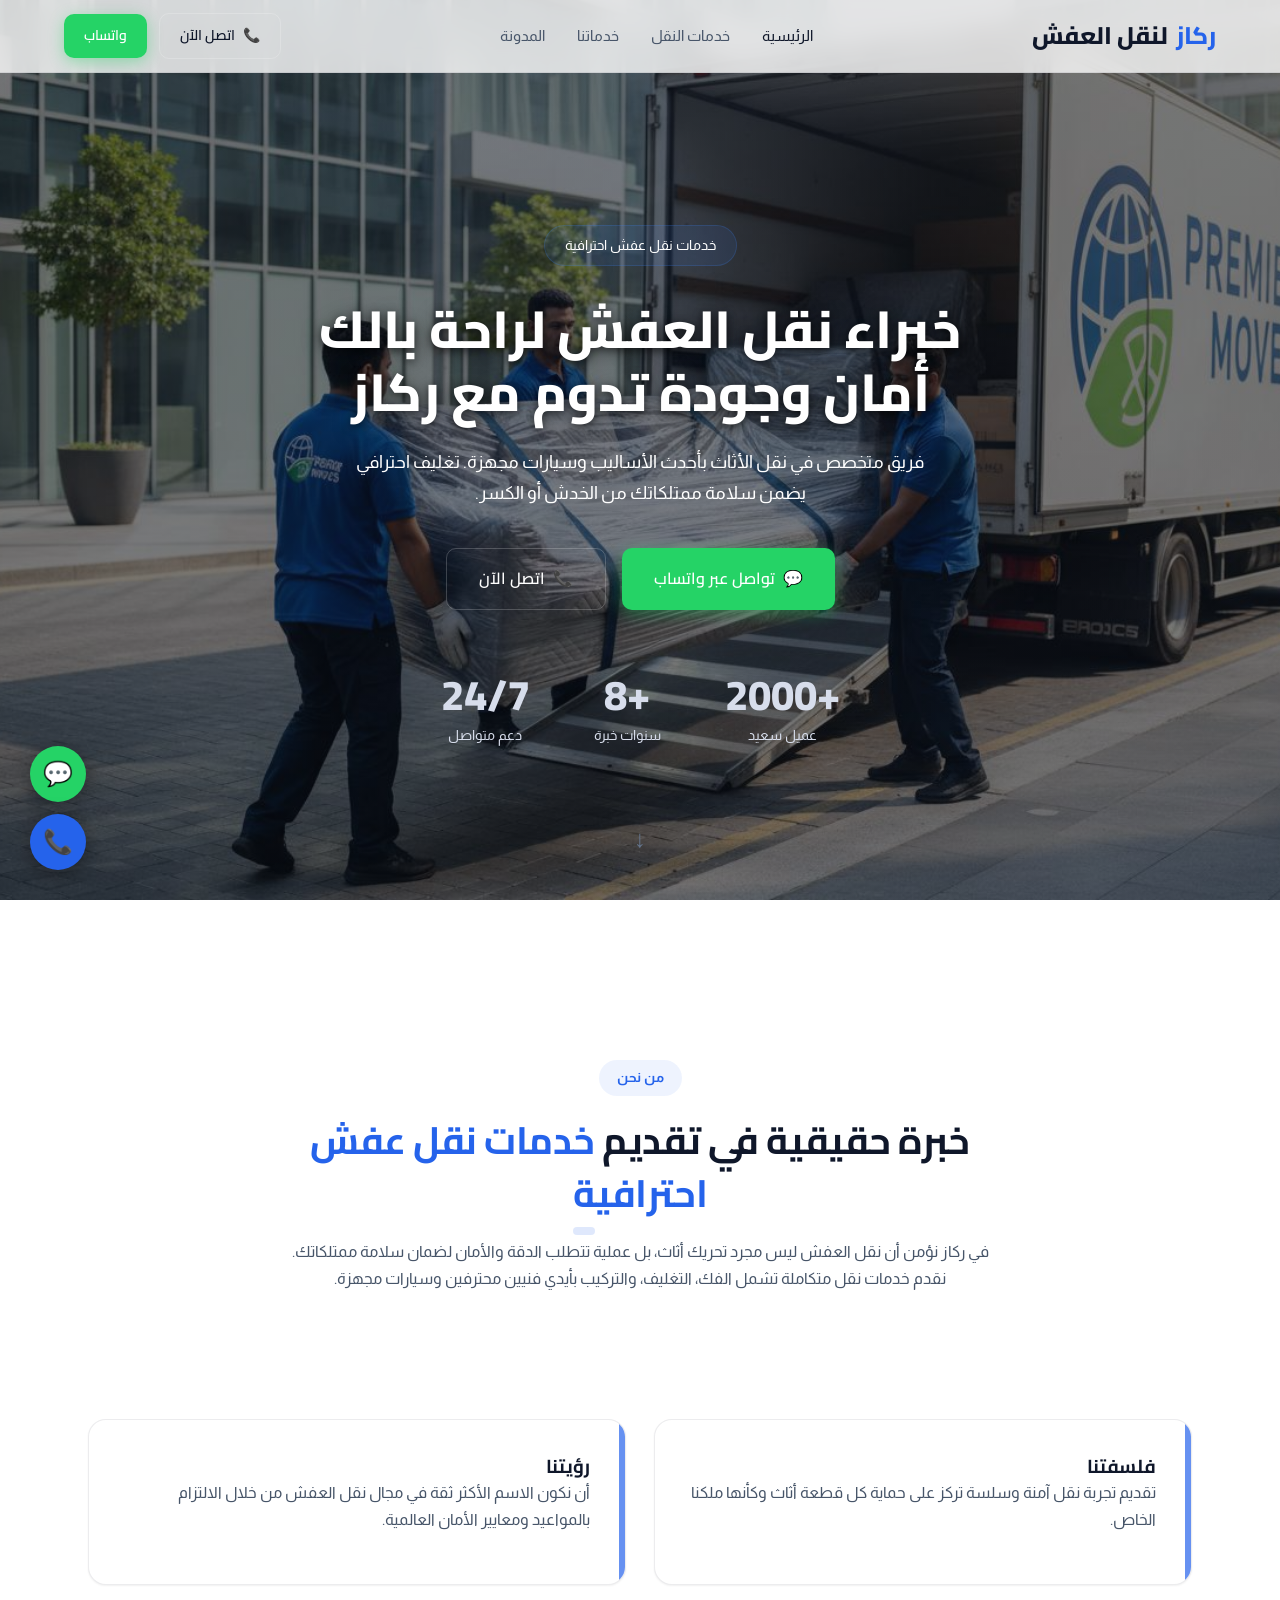
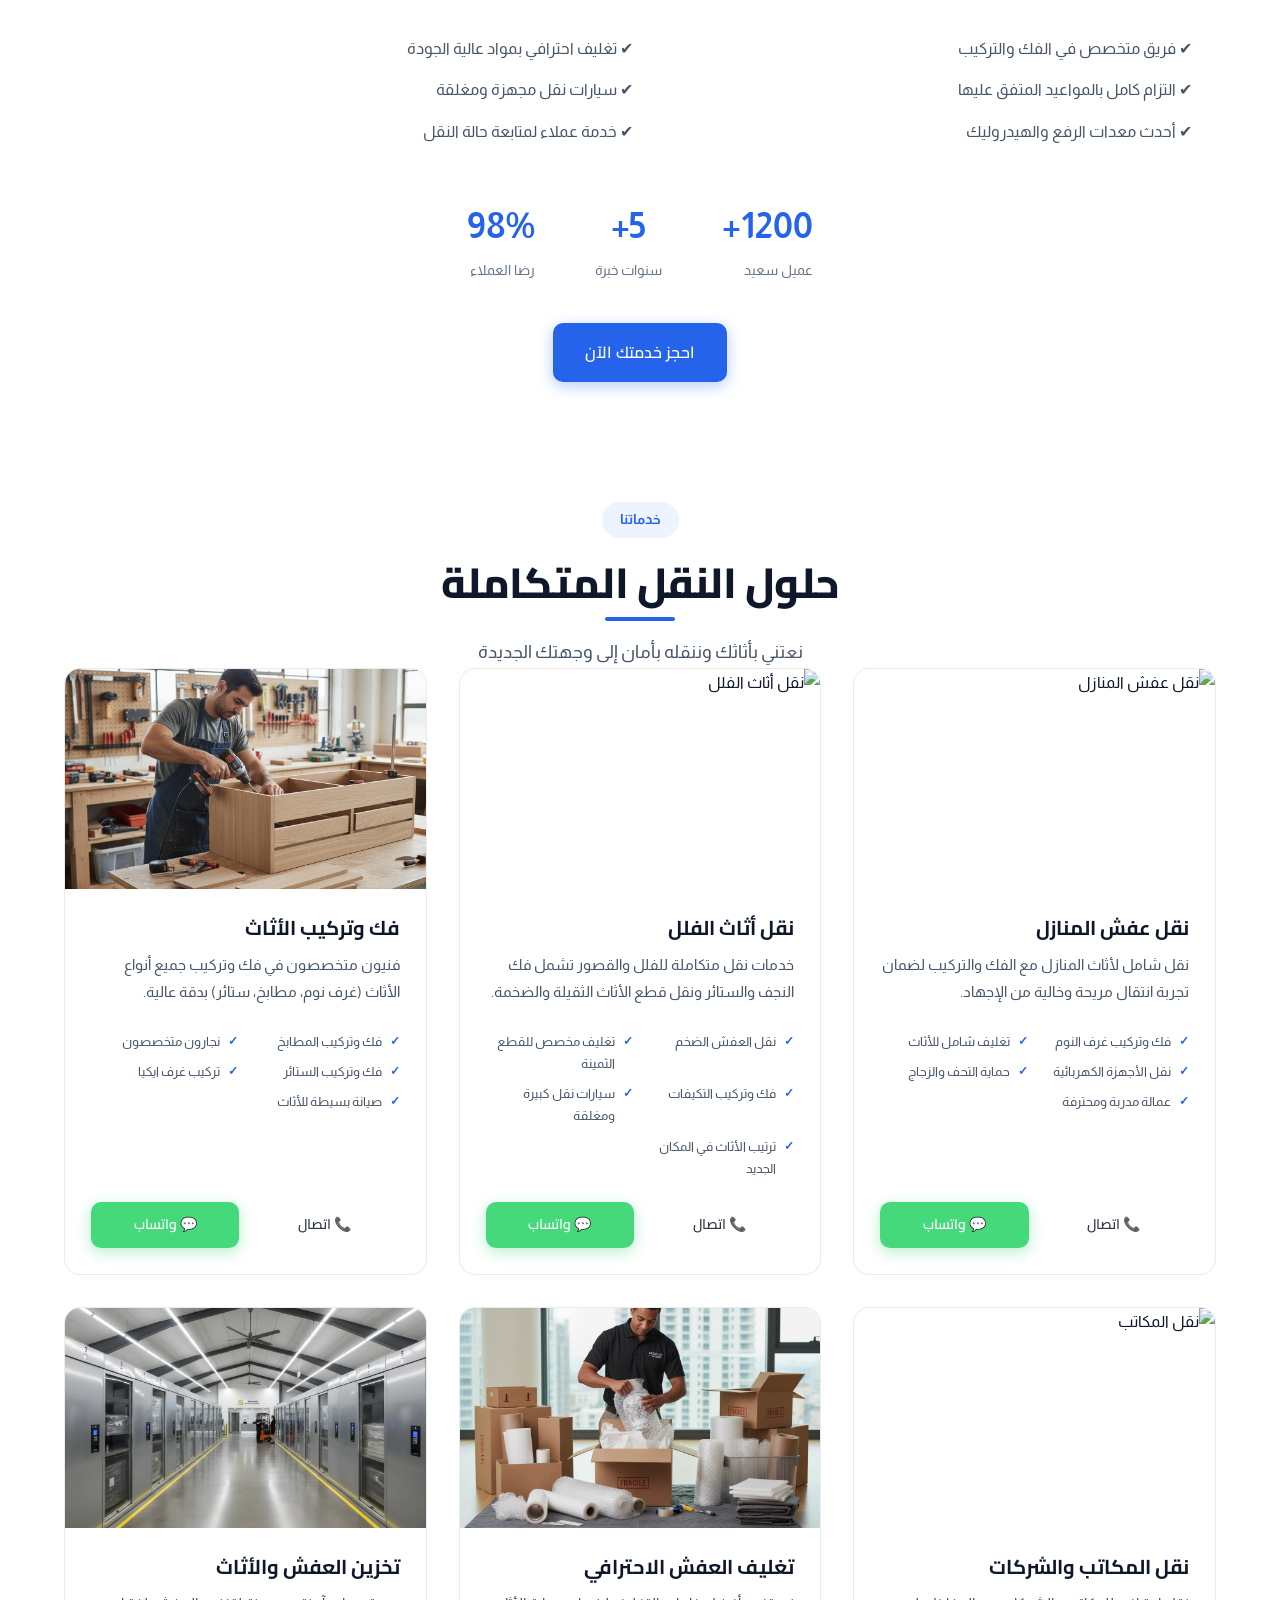
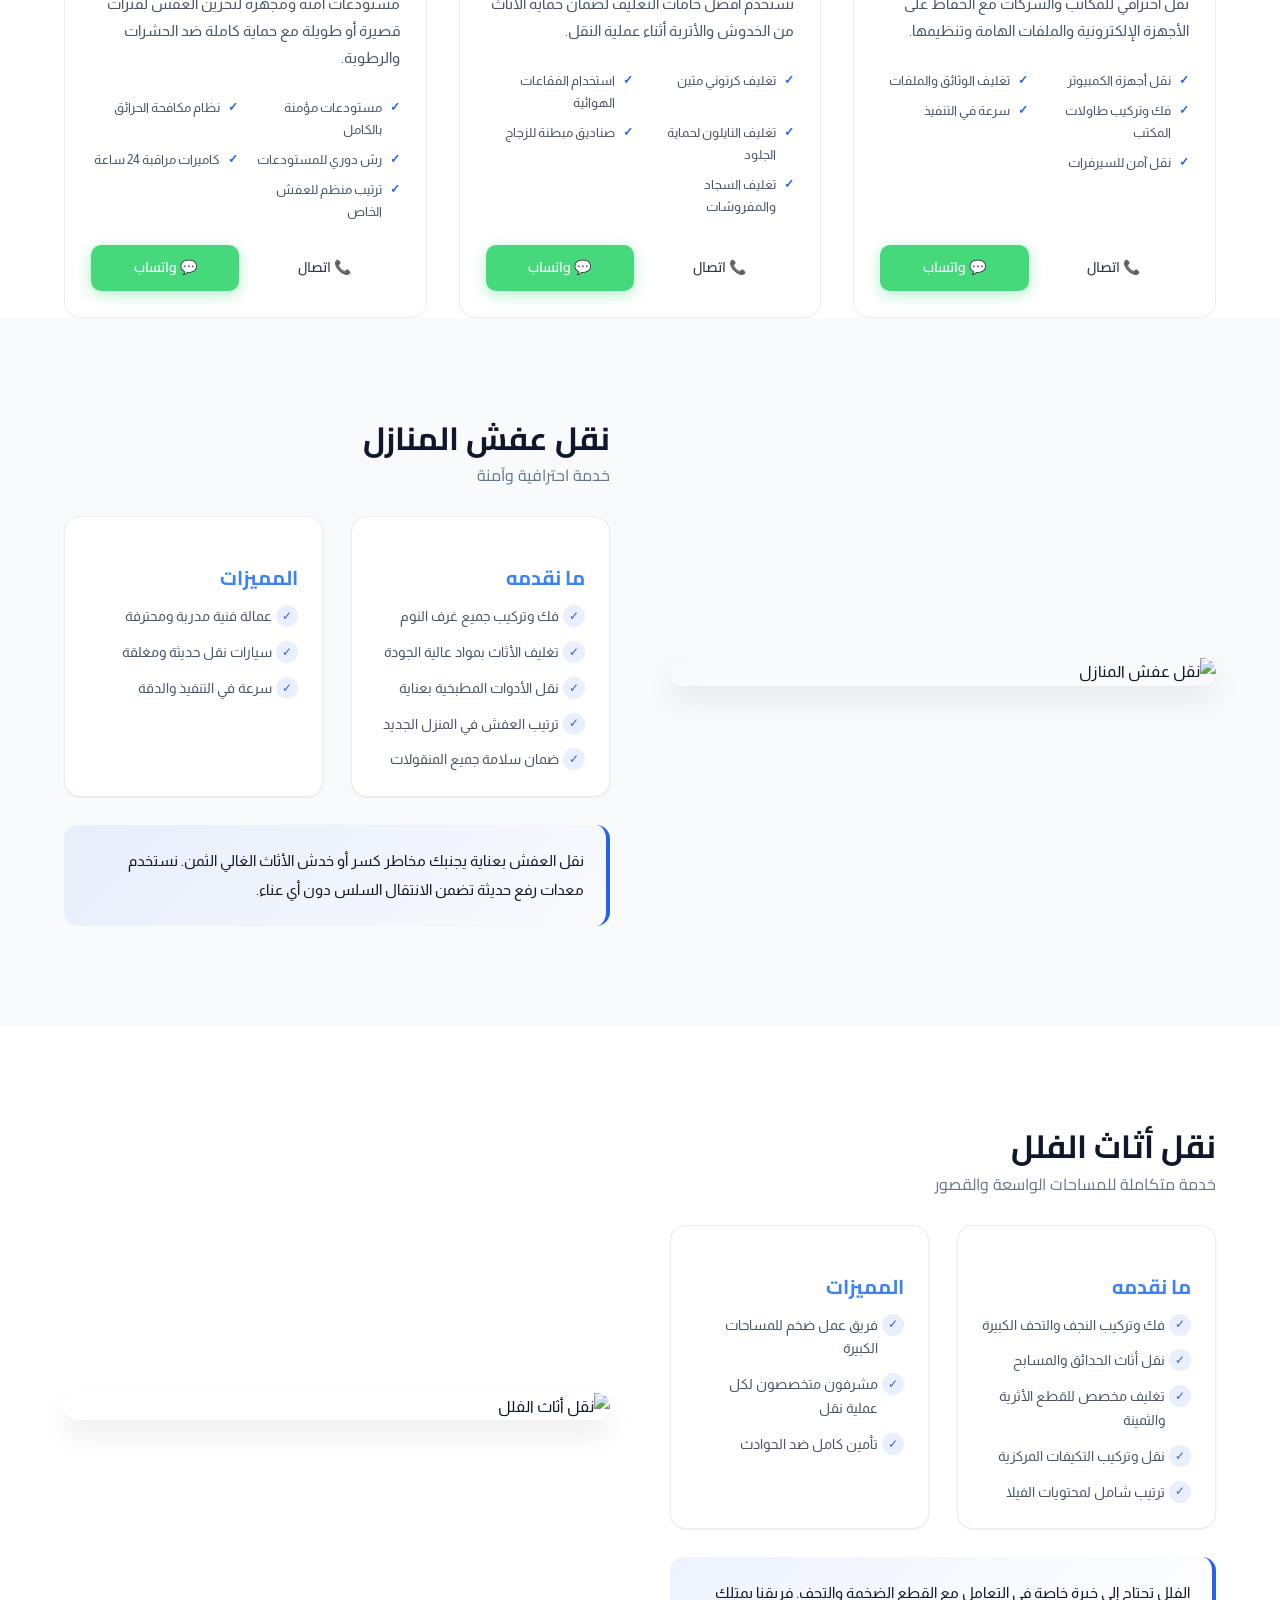
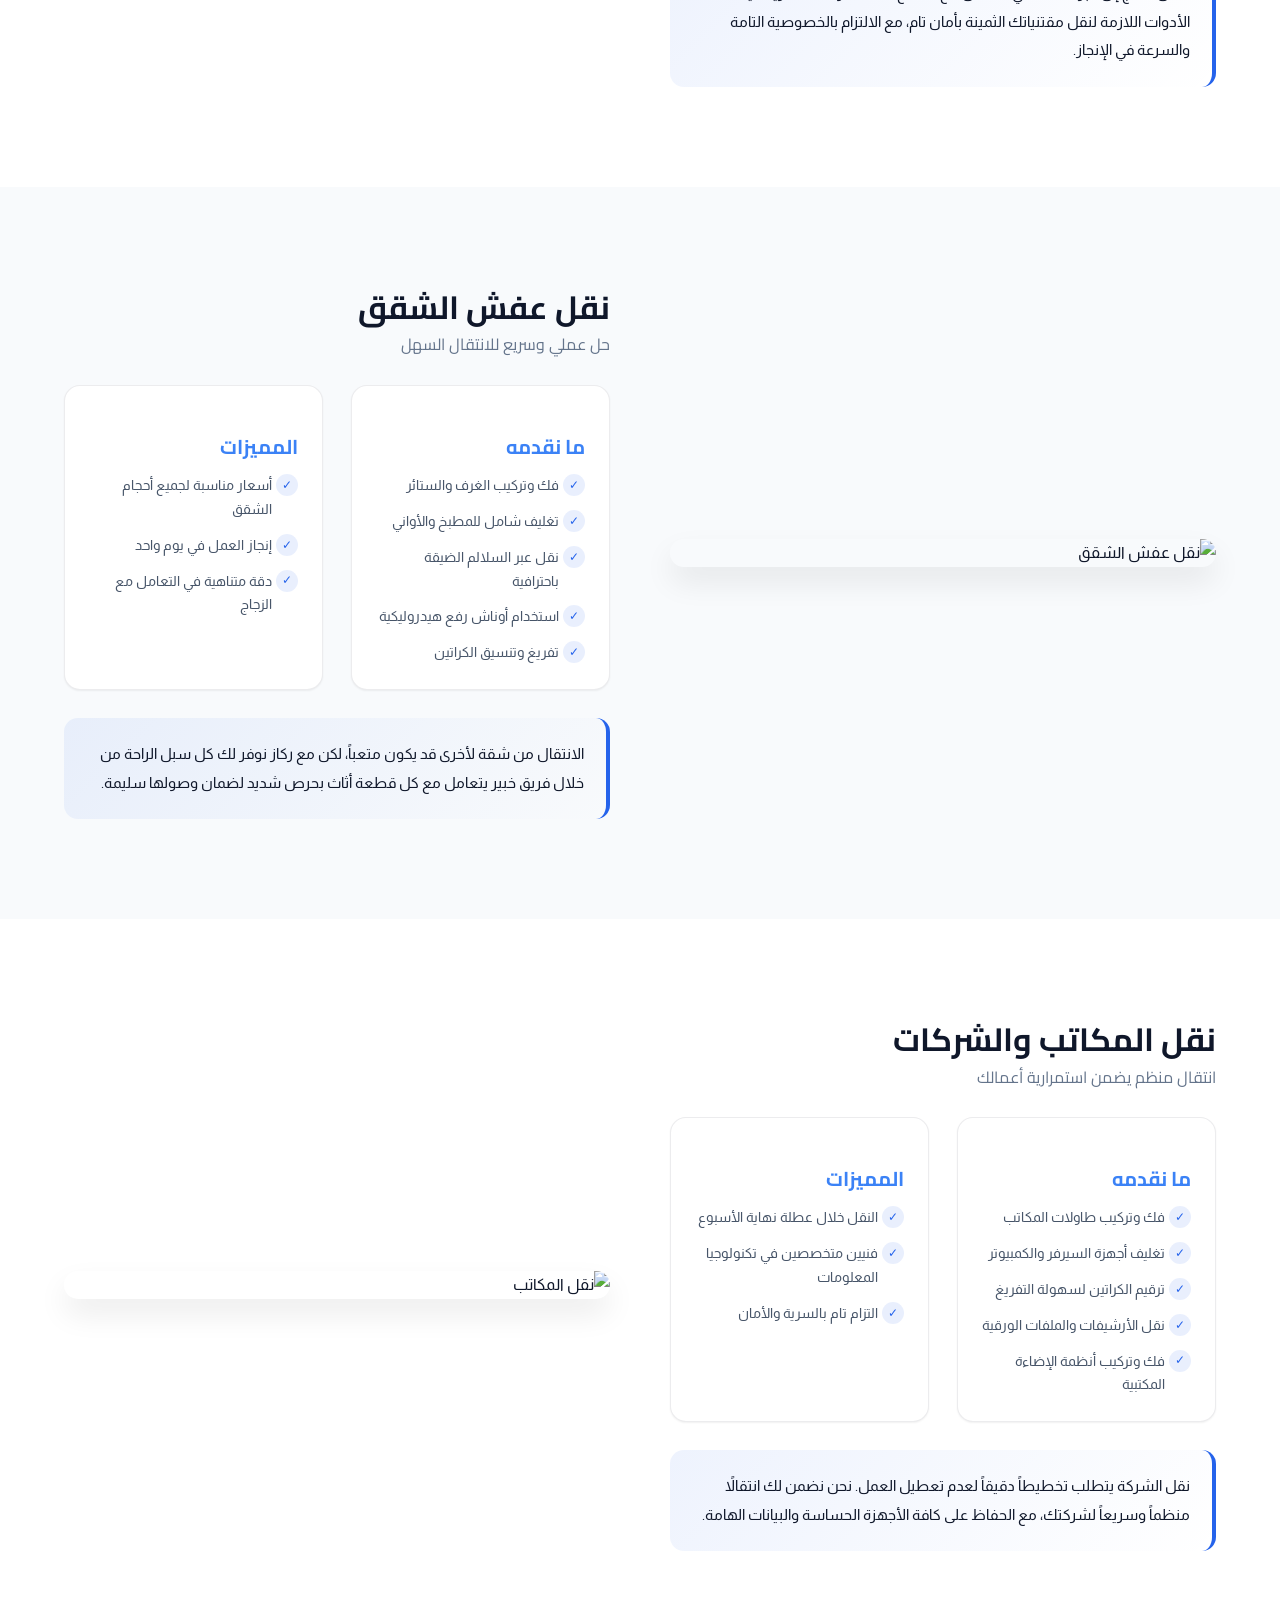
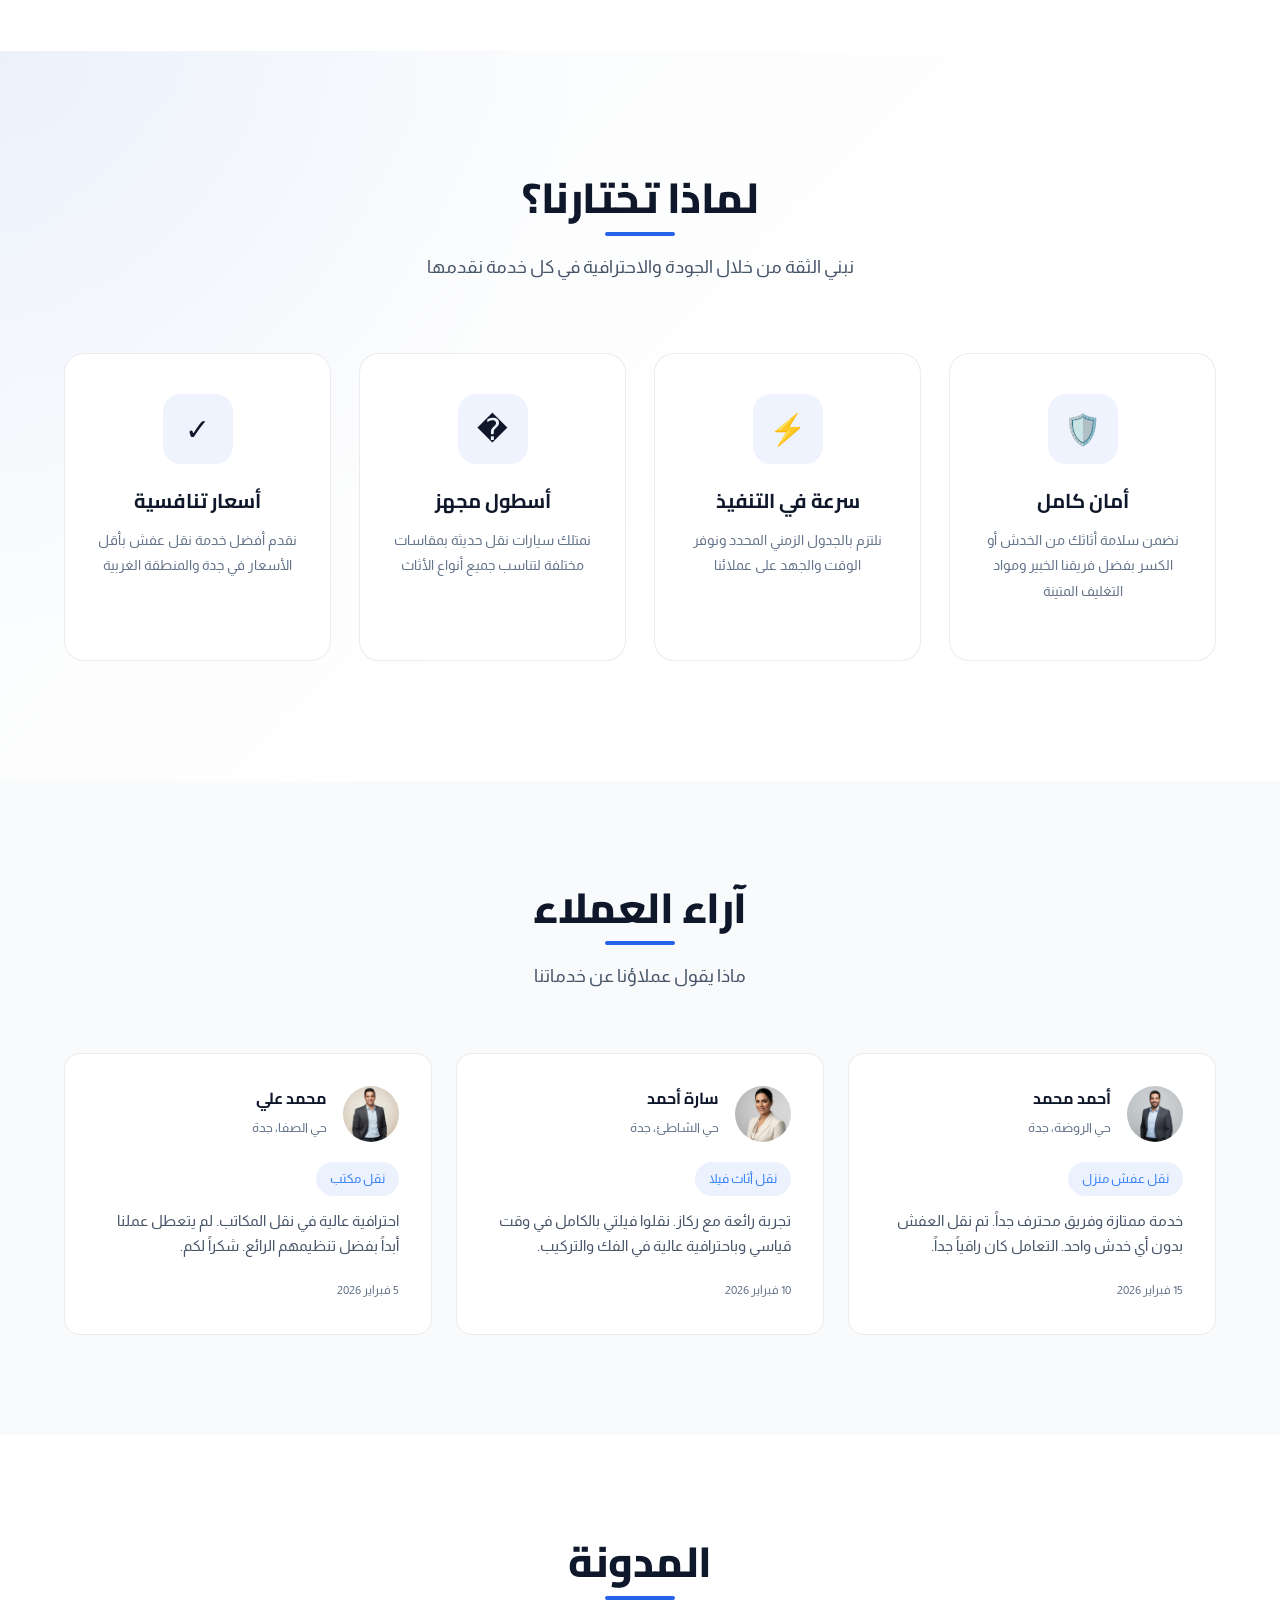
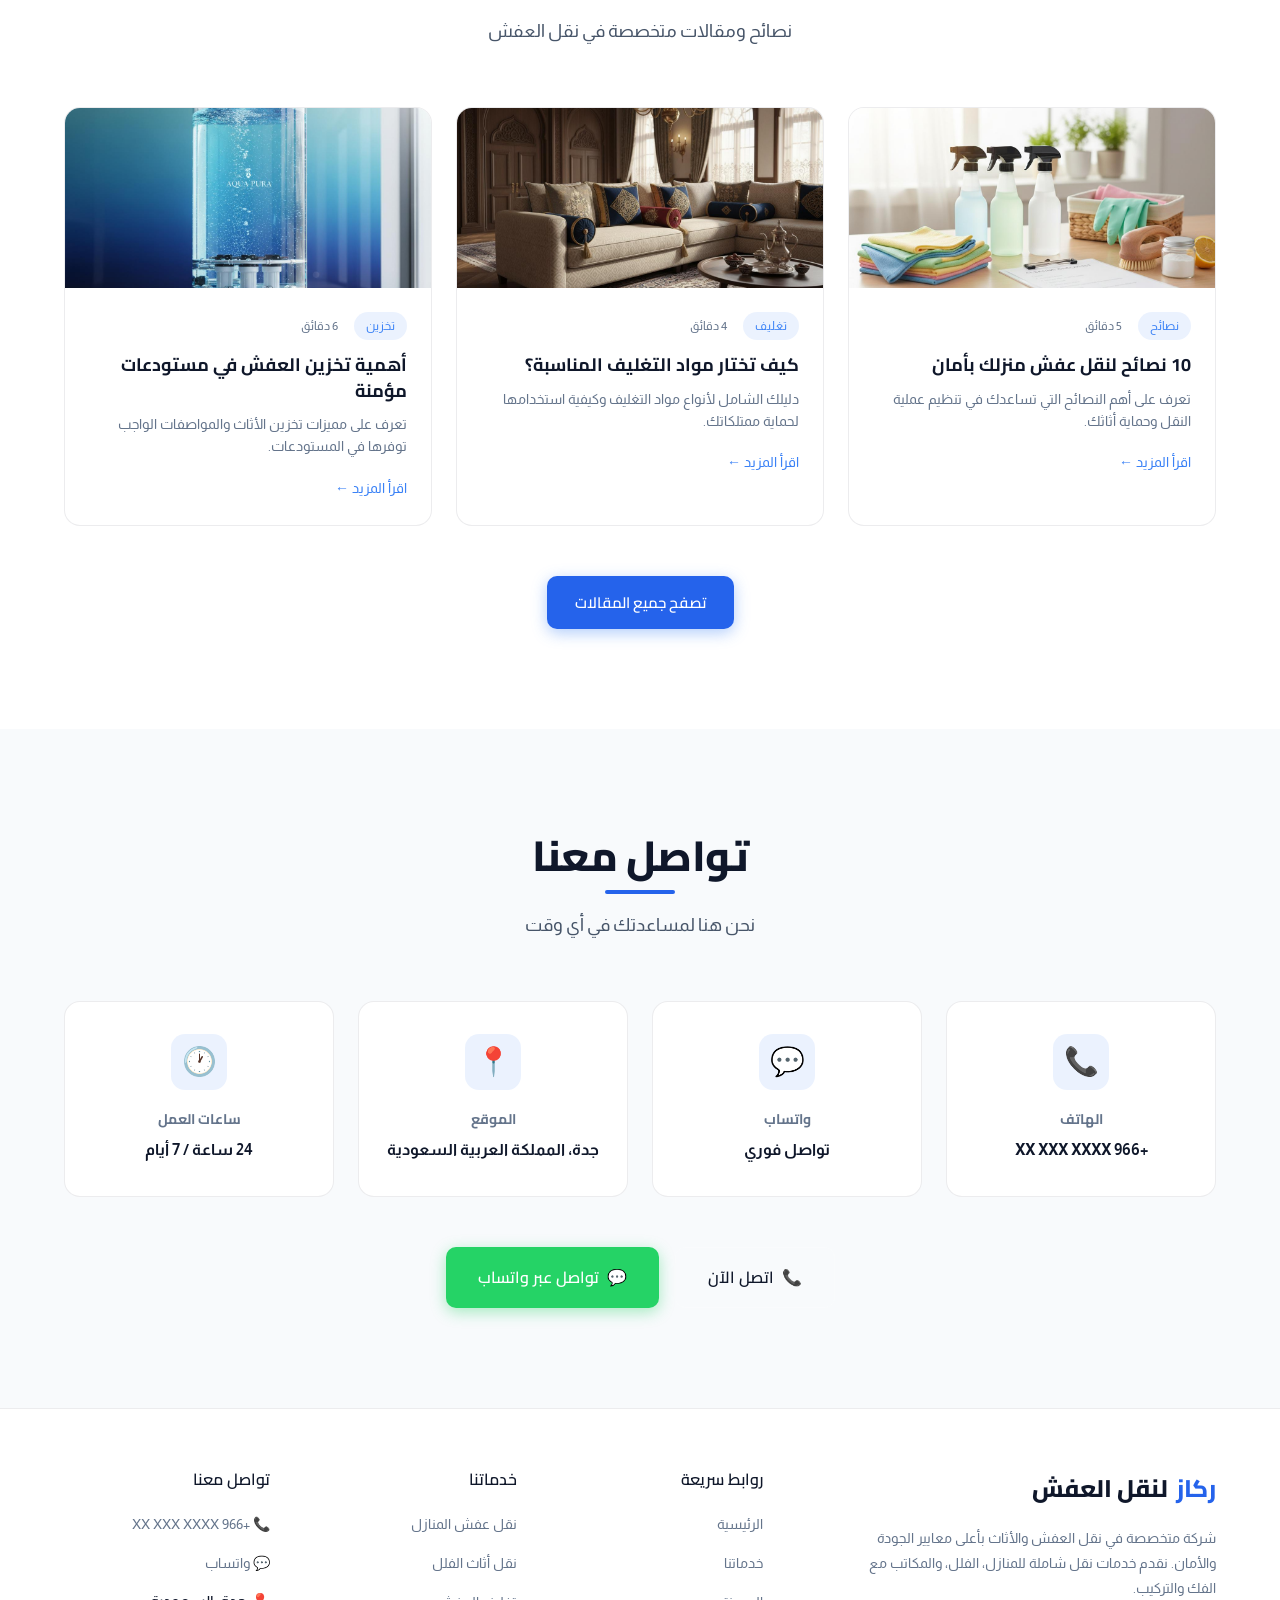
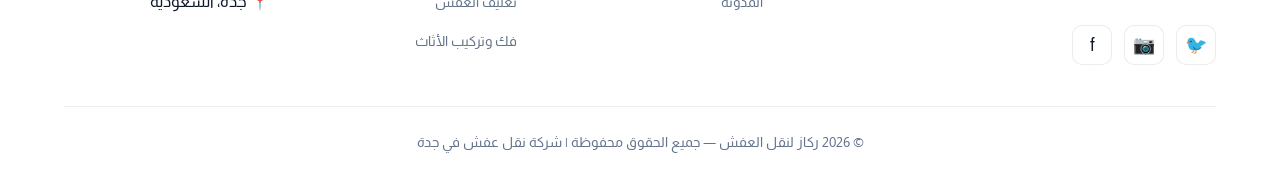
==== index.html @ 2d454f8f "تعديل -1" ====
<!DOCTYPE html>
<html lang="ar" dir="rtl">

<head>
  <meta charset="UTF-8">
  <meta name="viewport" content="width=device-width, initial-scale=1.0">
  <meta name="description"
    content="ركاز لنقل العفش - شركة نقل عفش احترافية في جدة. نقدم خدمات نقل الأثاث، تغليف العفش، فك وتركيب، ونقل المكاتب والفلل. اتصل بنا الآن للحصول على أفضل خدمة.">
  <meta name="keywords"
    content="نقل عفش، شركة نقل أثاث، تغليف عفش، فك وتركيب أثاث، نقل مكاتب، نقل عفش بجدة، شركة ركاز">
  <meta name="author" content="ركاز لنقل العفش">
  <meta name="robots" content="index, follow">

  <!-- Open Graph -->
  <meta property="og:title" content="ركاز لنقل العفش | شركة نقل أثاث احترافية في جدة">
  <meta property="og:description" content="نقل عفش احترافي للمنازل، الفلل، والمكاتب. فريق متخصص في الفك والتركيب والتغليف بأسعار تنافسية.">
  <meta property="og:type" content="website">
  <meta property="og:url" content="https://rakaz-moving.com">

  <title>ركاز لنقل العفش | شركة نقل أثاث احترافية في جدة</title>

  <!-- Fonts -->
  <link rel="preconnect" href="https://fonts.googleapis.com">
  <link rel="preconnect" href="https://fonts.gstatic.com" crossorigin>
  <link
    href="https://fonts.googleapis.com/css2?family=Cairo:wght@400;500;600;700;800&family=Almarai:wght@300;400;700;800&display=swap"
    rel="stylesheet">

  <!-- Styles -->
  <link rel="stylesheet" href="assets/css/style.css">

  <!-- Favicon -->
  <link rel="icon" type="image/png" href="assets/images/favicon.png">
</head>

<body>
  <!-- Navbar -->
  <header class="navbar">
    <div class="container navbar__container">
      <a href="index.html" class="navbar__logo">
        <span>ركاز</span> لنقل العفش
      </a>

      <nav class="navbar__menu">
        <a href="index.html" class="navbar__link active">الرئيسية</a>
        <a href="#moving-services" class="navbar__link">خدمات النقل</a>
        <a href="services.html" class="navbar__link">خدماتنا</a>
        <a href="blog/index.html" class="navbar__link">المدونة</a>
      </nav>

      <div class="navbar__cta">
        <a href="tel:966XXXXXXXXX" class="btn btn--secondary" style="padding: 10px 20px; font-size: 14px;">
          <span>📞</span>
          اتصل الآن
        </a>
        <a href="https://wa.me/966XXXXXXXXX?text=مرحبا%20أريد%20الاستفسار%20عن%20خدمات%20نقل%20العفش"
          class="btn btn--whatsapp" style="padding: 10px 20px; font-size: 14px;" target="_blank" rel="noopener">
          واتساب
        </a>
      </div>

      <button class="navbar__toggle" aria-label="قائمة التنقل">
        <span></span>
        <span></span>
        <span></span>
      </button>
    </div>
  </header>

  <main>
    <!-- Hero Section -->
    <section class="hero" id="home">
      <div class="hero__content">
        <div class="hero__badge">
          خدمات نقل عفش احترافية
        </div>
        <h1 class="hero__title">
          خبراء نقل العفش لراحة بالك<br>
          أمان وجودة تدوم مع ركاز
        </h1>
        <p class="hero__description">
          فريق متخصص في نقل الأثاث بأحدث الأساليب وسيارات مجهزة. تغليف احترافي يضمن سلامة ممتلكاتك من الخدش أو الكسر.
        </p>
        <div class="hero__buttons">
          <a href="https://wa.me/966XXXXXXXXX?text=مرحبا%20أريد%20الاستفسار%20عن%20خدمات%20نقل%20العفش"
            class="btn btn--whatsapp btn--large" target="_blank" rel="noopener">
            <span>💬</span>
            تواصل عبر واتساب
          </a>
          <a href="tel:966XXXXXXXXX" class="btn btn--secondary hero-btn btn--large">
            <span>📞</span>
            اتصل الآن
          </a>
        </div>

        <div class="hero__stats">
          <div class="hero__stat">
            <div class="hero__stat-number">+2000</div>
            <div class="hero__stat-label">عميل سعيد</div>
          </div>
          <div class="hero__stat">
            <div class="hero__stat-number">+8</div>
            <div class="hero__stat-label">سنوات خبرة</div>
          </div>
          <div class="hero__stat">
            <div class="hero__stat-number">24/7</div>
            <div class="hero__stat-label">دعم متواصل</div>
          </div>
        </div>
      </div>

      <div class="hero__scroll">
        <span>↓</span>
      </div>
    </section>
    <section class="about" id="about">
      <div class="container about__container">

        <!-- Image -->

        <!-- Content -->
        <section class="about-rich" id="about">

          <div class="container">

            <!-- Header -->
            <div class="about-rich__header">
              <span class="about-rich__badge">من نحن</span>

              <h2 class="about-rich__title">
                خبرة حقيقية في تقديم
                <span class="highlight">خدمات نقل عفش احترافية</span>
              </h2>

              <p class="about-rich__description">
                في ركاز نؤمن أن نقل العفش ليس مجرد تحريك أثاث،
                بل عملية تتطلب الدقة والأمان لضمان سلامة ممتلكاتك.
                نقدم خدمات نقل متكاملة تشمل الفك، التغليف، والتركيب
                بأيدي فنيين محترفين وسيارات مجهزة.
              </p>
            </div>

            <!-- Philosophy -->
            <div class="about-rich__cards">

              <div class="about-box">
                <h3>فلسفتنا</h3>
                <p>
                  تقديم تجربة نقل آمنة وسلسة تركز على حماية كل
                  قطعة أثاث وكأنها ملكنا الخاص.
                </p>
              </div>

              <div class="about-box">
                <h3>رؤيتنا</h3>
                <p>
                  أن نكون الاسم الأكثر ثقة في مجال نقل العفش
                  من خلال الالتزام بالمواعيد ومعايير الأمان العالمية.
                </p>
              </div>

            </div>

            <!-- Features -->
            <ul class="about-rich__features">
              <li>✔ فريق متخصص في الفك والتركيب</li>
              <li>✔ تغليف احترافي بمواد عالية الجودة</li>
              <li>✔ التزام كامل بالمواعيد المتفق عليها</li>
              <li>✔ سيارات نقل مجهزة ومغلقة</li>
              <li>✔ أحدث معدات الرفع والهيدروليك</li>
              <li>✔ خدمة عملاء لمتابعة حالة النقل</li>
            </ul>

            <!-- Stats -->
            <div class="about-rich__stats">
              <div><strong>1200+</strong><span>عميل سعيد</span></div>
              <div><strong>5+</strong><span>سنوات خبرة</span></div>
              <div><strong>98%</strong><span>رضا العملاء</span></div>
            </div>

            <!-- CTA -->
            <div class="about-rich__cta">
              <a href="#contact" class="btn btn--primary  btn--large">
                احجز خدمتك الآن
              </a>
            </div>

          </div>
        </section>

      </div>
    </section>
    <!-- Moving Services Section -->
    <section class="services-grid" id="moving-services">
      <div class="container">
        <div class="services-grid__header">
          <span class="section-badge">خدماتنا</span>

          <h2 class="section-title">حلول النقل المتكاملة</h2>

          <p class="section-subtitle">
            نعتني بأثاثك وننقله بأمان إلى وجهتك الجديدة
          </p>
        </div>

        <div class="services-grid__container">

          <!-- نقل عفش المنازل -->
          <article class="service-grid-card animate-on-scroll">
            <div class="service-grid-card__image">
              <img src="assets/images/service-moving-homes.jpg" alt="نقل عفش المنازل" loading="lazy">
            </div>

            <div class="service-grid-card__content">
              <h3 class="service-grid-card__title">نقل عفش المنازل</h3>

              <p class="service-grid-card__description">
                نقل شامل لأثاث المنازل مع الفك والتركيب لضمان تجربة انتقال مريحة وخالية من الإجهاد.
              </p>

              <ul class="service-grid-card__list">
                <li>فك وتركيب غرف النوم</li>
                <li>تغليف شامل للأثاث</li>
                <li>نقل الأجهزة الكهربائية</li>
                <li>حماية التحف والزجاج</li>
                <li>عمالة مدربة ومحترفة</li>
              </ul>

              <div class="service-grid-card__actions">
                <a href="tel:966XXXXXXXXX" class="btn btn--secondary">📞 اتصال</a>
                <a href="https://wa.me/966XXXXXXXXX" class="btn btn--whatsapp" target="_blank">💬 واتساب</a>
              </div>
            </div>
          </article>

          <!-- نقل الفلل -->
          <article class="service-grid-card animate-on-scroll">
            <div class="service-grid-card__image">
              <img src="assets/images/service-moving-villas.jpg" alt="نقل أثاث الفلل" loading="lazy">
            </div>

            <div class="service-grid-card__content">
              <h3 class="service-grid-card__title">نقل أثاث الفلل</h3>

              <p class="service-grid-card__description">
                خدمات نقل متكاملة للفلل والقصور تشمل فك النجف والستائر ونقل قطع الأثاث الثقيلة والضخمة.
              </p>

              <ul class="service-grid-card__list">
                <li>نقل العفش الضخم</li>
                <li>تغليف مخصص للقطع الثمينة</li>
                <li>فك وتركيب التكيفات</li>
                <li>سيارات نقل كبيرة ومغلقة</li>
                <li>ترتيب الأثاث في المكان الجديد</li>
              </ul>

              <div class="service-grid-card__actions">
                <a href="tel:966XXXXXXXXX" class="btn btn--secondary">📞 اتصال</a>
                <a href="https://wa.me/966XXXXXXXXX" class="btn btn--whatsapp" target="_blank">💬 واتساب</a>
              </div>
            </div>
          </article>

          <!-- فك وتركيب الأثاث -->
          <article class="service-grid-card animate-on-scroll">
            <div class="service-grid-card__image">
              <img src="assets/images/service-assembly.jpg" alt="فك وتركيب الأثاث" loading="lazy">
            </div>

            <div class="service-grid-card__content">
              <h3 class="service-grid-card__title">فك وتركيب الأثاث</h3>

              <p class="service-grid-card__description">
                فنيون متخصصون في فك وتركيب جميع أنواع الأثاث (غرف نوم، مطابخ، ستائر) بدقة عالية.
              </p>

              <ul class="service-grid-card__list">
                <li>فك وتركيب المطابخ</li>
                <li>نجارون متخصصون</li>
                <li>فك وتركيب الستائر</li>
                <li>تركيب غرف ايكيا</li>
                <li>صيانة بسيطة للأثاث</li>
              </ul>

              <div class="service-grid-card__actions">
                <a href="tel:966XXXXXXXXX" class="btn btn--secondary">📞 اتصال</a>
                <a href="https://wa.me/966XXXXXXXXX" class="btn btn--whatsapp" target="_blank">💬 واتساب</a>
              </div>
            </div>
          </article>

          <!-- نقل المكاتب والشركات -->
          <article class="service-grid-card animate-on-scroll">
            <div class="service-grid-card__image">
              <img src="assets/images/service-moving-offices.jpg" alt="نقل المكاتب" loading="lazy">
            </div>

            <div class="service-grid-card__content">
              <h3 class="service-grid-card__title">نقل المكاتب والشركات</h3>

              <p class="service-grid-card__description">
                نقل احترافي للمكاتب والشركات مع الحفاظ على الأجهزة الإلكترونية والملفات الهامة وتنظيمها.
              </p>

              <ul class="service-grid-card__list">
                <li>نقل أجهزة الكمبيوتر</li>
                <li>تغليف الوثائق والملفات</li>
                <li>فك وتركيب طاولات المكتب</li>
                <li>سرعة في التنفيذ</li>
                <li>نقل آمن للسيرفرات</li>
              </ul>

              <div class="service-grid-card__actions">
                <a href="tel:966XXXXXXXXX" class="btn btn--secondary">📞 اتصال</a>
                <a href="https://wa.me/966XXXXXXXXX" class="btn btn--whatsapp" target="_blank">💬 واتساب</a>
              </div>
            </div>
          </article>

          <!-- تغليف العفش -->
          <article class="service-grid-card animate-on-scroll">
            <div class="service-grid-card__image">
              <img src="assets/images/service-packing.jpg" alt="تغليف العفش" loading="lazy">
            </div>

            <div class="service-grid-card__content">
              <h3 class="service-grid-card__title">تغليف العفش الاحترافي</h3>

              <p class="service-grid-card__description">
                نستخدم أفضل خامات التغليف لضمان حماية الأثاث من الخدوش والأتربة أثناء عملية النقل.
              </p>

              <ul class="service-grid-card__list">
                <li>تغليف كرتوني متين</li>
                <li>استخدام الفقاعات الهوائية</li>
                <li>تغليف النايلون لحماية الجلود</li>
                <li>صناديق مبطنة للزجاج</li>
                <li>تغليف السجاد والمفروشات</li>
              </ul>

              <div class="service-grid-card__actions">
                <a href="tel:966XXXXXXXXX" class="btn btn--secondary">📞 اتصال</a>
                <a href="https://wa.me/966XXXXXXXXX" class="btn btn--whatsapp" target="_blank">💬 واتساب</a>
              </div>
            </div>
          </article>

          <!-- تخزين العفش -->
          <article class="service-grid-card animate-on-scroll">
            <div class="service-grid-card__image">
              <img src="assets/images/service-storage.jpg" alt="تخزين العفش" loading="lazy">
            </div>

            <div class="service-grid-card__content">
              <h3 class="service-grid-card__title">تخزين العفش والأثاث</h3>

              <p class="service-grid-card__description">
                مستودعات آمنة ومجهزة لتخزين العفش لفترات قصيرة أو طويلة مع حماية كاملة ضد الحشرات والرطوبة.
              </p>

              <ul class="service-grid-card__list">
                <li>مستودعات مؤمنة بالكامل</li>
                <li>نظام مكافحة الحرائق</li>
                <li>رش دوري للمستودعات</li>
                <li>كاميرات مراقبة 24 ساعة</li>
                <li>ترتيب منظم للعفش الخاص</li>
              </ul>

              <div class="service-grid-card__actions">
                <a href="tel:966XXXXXXXXX" class="btn btn--secondary">📞 اتصال</a>
                <a href="https://wa.me/966XXXXXXXXX" class="btn btn--whatsapp" target="_blank">💬 واتساب</a>
              </div>
            </div>
          </article>

        </div>
      </div>
    </section>

    <!-- Service Detail 1: نقل عفش المنازل -->
    <section class="service-detail-section">
      <div class="container service-detail-section__container">
        <div class="service-detail-section__image">
          <img src="assets/images/detail-moving-homes.jpg" alt="نقل عفش المنازل" loading="lazy">
        </div>
        <div class="service-detail-section__content">

  <h2 class="service-main-title">
    نقل عفش المنازل
    <span>خدمة احترافية وآمنة</span>
  </h2>

  <div class="service-columns">

    <!-- ما نقدمه -->
    <div class="service-block">
      <h3>ما نقدمه</h3>
      <ul class="feature-list">
        <li>فك وتركيب جميع غرف النوم</li>
        <li>تغليف الأثاث بمواد عالية الجودة</li>
        <li>نقل الأدوات المطبخية بعناية</li>
        <li>ترتيب العفش في المنزل الجديد</li>
        <li>ضمان سلامة جميع المنقولات</li>
      </ul>
    </div>

    <!-- المميزات -->
    <div class="service-block">
      <h3>المميزات</h3>
      <ul class="feature-list">
        <li>عمالة فنية مدربة ومحترفة</li>
        <li>سيارات نقل حديثة ومغلقة</li>
        <li>سرعة في التنفيذ والدقة</li>
      </ul>
    </div>

  </div>

  <!-- أهمية الخدمة -->
  <div class="service-highlight">
    نقل العفش بعناية يجنبك مخاطر كسر أو خدش الأثاث الغالي الثمن.
    نستخدم معدات رفع حديثة تضمن الانتقال السلس دون أي عناء.
  </div>

</div>
      </div>
    </section>

    <!-- Service Detail 2: نقل أثاث الفلل -->
    <section class="service-detail-section">
  <div class="container service-detail-section__container">

    <div class="service-detail-section__content">

      <h2 class="service-main-title">
        نقل أثاث الفلل
        <span>خدمة متكاملة للمساحات الواسعة والقصور</span>
      </h2>

      <div class="service-columns">

        <!-- ما نقدمه -->
        <div class="service-block">
          <h3>ما نقدمه</h3>
          <ul class="feature-list">
            <li>فك وتركيب النجف والتحف الكبيرة</li>
            <li>نقل أثاث الحدائق والمسابح</li>
            <li>تغليف مخصص للقطع الأثرية والثمينة</li>
            <li>نقل وتركيب التكيفات المركزية</li>
            <li>ترتيب شامل لمحتويات الفيلا</li>
          </ul>
        </div>

        <!-- المميزات -->
        <div class="service-block">
          <h3>المميزات</h3>
          <ul class="feature-list">
            <li>فريق عمل ضخم للمساحات الكبيرة</li>
            <li>مشرفون متخصصون لكل عملية نقل</li>
            <li>تأمين كامل ضد الحوادث</li>
          </ul>
        </div>

      </div>

      <!-- أهمية الخدمة -->
      <div class="service-highlight">
        الفلل تحتاج إلى خبرة خاصة في التعامل مع القطع الضخمة والتحف.
        فريقنا يمتلك الأدوات اللازمة لنقل مقتنياتك الثمينة بأمان تام،
        مع الالتزام بالخصوصية التامة والسرعة في الإنجاز.
      </div>



    </div>

    <div class="service-detail-section__image">
      <img src="assets/images/detail-moving-villas.jpg" alt="نقل أثاث الفلل" loading="lazy">
    </div>

  </div>
</section>

    <!-- Service Detail 3: نقل عفش الشقق -->
<section class="service-detail-section">
  <div class="container service-detail-section__container">

    <div class="service-detail-section__image">
      <img src="assets/images/detail-moving-apartments.jpg" alt="نقل عفش الشقق" loading="lazy">
    </div>

    <div class="service-detail-section__content">

      <h2 class="service-main-title">
        نقل عفش الشقق
        <span>حل عملي وسريع للانتقال السهل</span>
      </h2>

      <div class="service-columns">

        <!-- ما نقدمه -->
        <div class="service-block">
          <h3>ما نقدمه</h3>
          <ul class="feature-list">
            <li>فك وتركيب الغرف والستائر</li>
            <li>تغليف شامل للمطبخ والأواني</li>
            <li>نقل عبر السلالم الضيقة باحترافية</li>
            <li>استخدام أوناش رفع هيدروليكية</li>
            <li>تفريغ وتنسيق الكراتين</li>
          </ul>
        </div>

        <!-- المميزات -->
        <div class="service-block">
          <h3>المميزات</h3>
          <ul class="feature-list">
            <li>أسعار مناسبة لجميع أحجام الشقق</li>
            <li>إنجاز العمل في يوم واحد</li>
            <li>دقة متناهية في التعامل مع الزجاج</li>
          </ul>
        </div>

      </div>

      <!-- أهمية الخدمة -->
      <div class="service-highlight">
        الانتقال من شقة لأخرى قد يكون متعباً، لكن مع ركاز
        نوفر لك كل سبل الراحة من خلال فريق خبير يتعامل
        مع كل قطعة أثاث بحرص شديد لضمان وصولها سليمة.
      </div>



    </div>

  </div>
</section>

    <!-- Service Detail 4: نقل المكاتب -->
<section class="service-detail-section">
  <div class="container service-detail-section__container">

    <div class="service-detail-section__content">

      <h2 class="service-main-title">
        نقل المكاتب والشركات
        <span>انتقال منظم يضمن استمرارية أعمالك</span>
      </h2>

      <div class="service-columns">

        <!-- ما نقدمه -->
        <div class="service-block">
          <h3>ما نقدمه</h3>
          <ul class="feature-list">
            <li>فك وتركيب طاولات المكاتب</li>
            <li>تغليف أجهزة السيرفر والكمبيوتر</li>
            <li>ترقيم الكراتين لسهولة التفريغ</li>
            <li>نقل الأرشيفات والملفات الورقية</li>
            <li>فك وتركيب أنظمة الإضاءة المكتبية</li>
          </ul>
        </div>

        <!-- المميزات -->
        <div class="service-block">
          <h3>المميزات</h3>
          <ul class="feature-list">
            <li>النقل خلال عطلة نهاية الأسبوع</li>
            <li>فنيين متخصصين في تكنولوجيا المعلومات</li>
            <li>التزام تام بالسرية والأمان</li>
          </ul>
        </div>

      </div>

      <!-- أهمية الخدمة -->
      <div class="service-highlight">
        نقل الشركة يتطلب تخطيطاً دقيقاً لعدم تعطيل العمل.
        نحن نضمن لك انتقالاً منظماً وسريعاً لشركتك،
        مع الحفاظ على كافة الأجهزة الحساسة والبيانات الهامة.
      </div>


    </div>

    <div class="service-detail-section__image">
      <img src="assets/images/detail-moving-offices.jpg" alt="نقل المكاتب" loading="lazy">
    </div>

  </div>
</section>
    <!-- Why Choose Us Section -->
    <section class="why-us">
      <div class="container">
        <div class="why-us__header">
          <h2 class="section-title">لماذا تختارنا؟</h2>
          <p class="section-subtitle">نبني الثقة من خلال الجودة والاحترافية في كل خدمة نقدمها</p>
        </div>

        <div class="why-us__grid">
          <div class="why-us__card animate-on-scroll">
            <div class="why-us__icon">🛡️</div>
            <h3 class="why-us__title">أمان كامل</h3>
            <p class="why-us__description">نضمن سلامة أثاثك من الخدش أو الكسر بفضل فريقنا الخبير ومواد التغليف المتينة</p>
          </div>

          <div class="why-us__card animate-on-scroll">
            <div class="why-us__icon">⚡</div>
            <h3 class="why-us__title">سرعة في التنفيذ</h3>
            <p class="why-us__description">نلتزم بالجدول الزمني المحدد ونوفر الوقت والجهد على عملائنا</p>
          </div>

          <div class="why-us__card animate-on-scroll">
            <div class="why-us__icon">�</div>
            <h3 class="why-us__title">أسطول مجهز</h3>
            <p class="why-us__description">نمتلك سيارات نقل حديثة بمقاسات مختلفة لتناسب جميع أنواع الأثاث</p>
          </div>

          <div class="why-us__card animate-on-scroll">
            <div class="why-us__icon">✓</div>
            <h3 class="why-us__title">أسعار تنافسية</h3>
            <p class="why-us__description">نقدم أفضل خدمة نقل عفش بأقل الأسعار في جدة والمنطقة الغربية</p>
          </div>
        </div>
      </div>
    </section>

    <!-- Statistics Section -->
    <!-- <section class="stats">
      <div class="container">
        <div class="stats__grid">
          <div class="stat-card animate-on-scroll">
            <div class="stat-card__number" data-counter="2000">+2000</div>
            <div class="stat-card__label">عميل سعيد</div>
          </div>

          <div class="stat-card animate-on-scroll">
            <div class="stat-card__number" data-counter="98">98%</div>
            <div class="stat-card__label">نسبة الرضا</div>
          </div>

          <div class="stat-card animate-on-scroll">
            <div class="stat-card__number" data-counter="24">24/7</div>
            <div class="stat-card__label">ساعات الدعم</div>
          </div>

          <div class="stat-card animate-on-scroll">
            <div class="stat-card__number" data-counter="4.9">4.9</div>
            <div class="stat-card__label">تقييم العملاء</div>
          </div>
        </div>
      </div>
    </section> -->

    <!-- Testimonials Section -->
    <section class="testimonials">
      <div class="container">
        <div class="testimonials__header">
          <h2 class="section-title">آراء العملاء</h2>
          <p class="section-subtitle">ماذا يقول عملاؤنا عن خدماتنا</p>
        </div>

        <div class="testimonials__grid">
          <div class="testimonial-card animate-on-scroll">
            <div class="testimonial-card__header">
              <img src="assets/images/avatar-1.jpg" alt="أحمد محمد" class="testimonial-card__avatar">
              <div class="testimonial-card__info">
                <h4>أحمد محمد</h4>
                <span>حي الروضة، جدة</span>
              </div>
            </div>
            <span class="testimonial-card__service">نقل عفش منزل</span>
            <p class="testimonial-card__text">
              خدمة ممتازة وفريق محترف جداً. تم نقل العفش بدون أي خدش واحد. التعامل كان راقياً جداً.
            </p>
            <span class="testimonial-card__date">15 فبراير 2026</span>
          </div>

          <div class="testimonial-card animate-on-scroll">
            <div class="testimonial-card__header">
              <img src="assets/images/avatar-2.jpg" alt="سارة أحمد" class="testimonial-card__avatar">
              <div class="testimonial-card__info">
                <h4>سارة أحمد</h4>
                <span>حي الشاطئ، جدة</span>
              </div>
            </div>
            <span class="testimonial-card__service">نقل أثاث فيلا</span>
            <p class="testimonial-card__text">
              تجربة رائعة مع ركاز. نقلوا فيلتي بالكامل في وقت قياسي وباحترافية عالية في الفك والتركيب.
            </p>
            <span class="testimonial-card__date">10 فبراير 2026</span>
          </div>

          <div class="testimonial-card animate-on-scroll">
            <div class="testimonial-card__header">
              <img src="assets/images/avatar-3.jpg" alt="محمد علي" class="testimonial-card__avatar">
              <div class="testimonial-card__info">
                <h4>محمد علي</h4>
                <span>حي الصفا، جدة</span>
              </div>
            </div>
            <span class="testimonial-card__service">نقل مكتب</span>
            <p class="testimonial-card__text">
              احترافية عالية في نقل المكاتب. لم يتعطل عملنا أبداً بفضل تنظيمهم الرائع. شكراً لكم.
            </p>
            <span class="testimonial-card__date">5 فبراير 2026</span>
          </div>
        </div>
      </div>
    </section>

    <!-- Blog Preview Section -->
    <section class="blog-preview">
      <div class="container">
        <div class="blog-preview__header">
          <h2 class="section-title">المدونة</h2>
          <p class="section-subtitle">نصائح ومقالات متخصصة في نقل العفش</p>
        </div>

        <div class="blog-preview__grid">
          <article class="blog-preview-card animate-on-scroll">
            <div class="blog-preview-card__image">
              <img src="assets/images/blog-1.jpg" alt="نصائح نقل العفش" loading="lazy">
            </div>
            <div class="blog-preview-card__content">
              <div class="blog-preview-card__meta">
                <span class="blog-preview-card__category">نصائح</span>
                <span class="blog-preview-card__time">5 دقائق</span>
              </div>
              <h3 class="blog-preview-card__title">10 نصائح لنقل عفش منزلك بأمان</h3>
              <p class="blog-preview-card__excerpt">
                تعرف على أهم النصائح التي تساعدك في تنظيم عملية النقل وحماية أثاثك.
              </p>
              <a href="blog/article.html" class="blog-preview-card__link">
                اقرأ المزيد ←
              </a>
            </div>
          </article>

          <article class="blog-preview-card animate-on-scroll">
            <div class="blog-preview-card__image">
              <img src="assets/images/blog-2.jpg" alt="تغليف الأثاث" loading="lazy">
            </div>
            <div class="blog-preview-card__content">
              <div class="blog-preview-card__meta">
                <span class="blog-preview-card__category">تغليف</span>
                <span class="blog-preview-card__time">4 دقائق</span>
              </div>
              <h3 class="blog-preview-card__title">كيف تختار مواد التغليف المناسبة؟</h3>
              <p class="blog-preview-card__excerpt">
                دليلك الشامل لأنواع مواد التغليف وكيفية استخدامها لحماية ممتلكاتك.
              </p>
              <a href="blog/article.html" class="blog-preview-card__link">
                اقرأ المزيد ←
              </a>
            </div>
          </article>

          <article class="blog-preview-card animate-on-scroll">
            <div class="blog-preview-card__image">
              <img src="assets/images/blog-3.jpg" alt="تخزين العفش" loading="lazy">
            </div>
            <div class="blog-preview-card__content">
              <div class="blog-preview-card__meta">
                <span class="blog-preview-card__category">تخزين</span>
                <span class="blog-preview-card__time">6 دقائق</span>
              </div>
              <h3 class="blog-preview-card__title">أهمية تخزين العفش في مستودعات مؤمنة</h3>
              <p class="blog-preview-card__excerpt">
                تعرف على مميزات تخزين الأثاث والمواصفات الواجب توفرها في المستودعات.
              </p>
              <a href="blog/article.html" class="blog-preview-card__link">
                اقرأ المزيد ←
              </a>
            </div>
          </article>
        </div>

        <div class="blog-preview__footer">
          <a href="blog/index.html" class="btn btn--primary">تصفح جميع المقالات</a>
        </div>
      </div>
    </section>

    <!-- Contact Section -->
    <section class="contact" id="contact">
      <div class="container">
        <div class="contact__header">
          <h2 class="section-title">تواصل معنا</h2>
          <p class="section-subtitle">نحن هنا لمساعدتك في أي وقت</p>
        </div>

        <div class="contact__grid">
          <div class="contact-card animate-on-scroll">
            <div class="contact-card__icon">📞</div>
            <h3 class="contact-card__title">الهاتف</h3>
            <p class="contact-card__info">+966 XX XXX XXXX</p>
          </div>

          <div class="contact-card animate-on-scroll">
            <div class="contact-card__icon">💬</div>
            <h3 class="contact-card__title">واتساب</h3>
            <p class="contact-card__info">تواصل فوري</p>
          </div>

          <div class="contact-card animate-on-scroll">
            <div class="contact-card__icon">📍</div>
            <h3 class="contact-card__title">الموقع</h3>
            <p class="contact-card__info">جدة، المملكة العربية السعودية</p>
          </div>

          <div class="contact-card animate-on-scroll">
            <div class="contact-card__icon">🕐</div>
            <h3 class="contact-card__title">ساعات العمل</h3>
            <p class="contact-card__info">24 ساعة / 7 أيام</p>
          </div>
        </div>

        <div class="contact__cta">
          <a href="tel:966XXXXXXXXX" class="btn btn--secondary btn--large">
            <span>📞</span>
            اتصل الآن
          </a>
          <a href="https://wa.me/966XXXXXXXXX?text=مرحبا%20أريد%20الاستفسار%20عن%20خدمات%20نقل%20العفش"
            class="btn btn--whatsapp btn--large" target="_blank" rel="noopener">
            <span>💬</span>
            تواصل عبر واتساب
          </a>
        </div>
      </div>
    </section>
  </main>

  <!-- Footer -->
  <footer class="footer">
    <div class="container">
      <div class="footer__grid">
        <div class="footer__brand">
          <a href="index.html" class="footer__logo">
            <span>ركاز</span> لنقل العفش
          </a>
          <p class="footer__description">
            شركة متخصصة في نقل العفش والأثاث بأعلى معايير الجودة والأمان. نقدم خدمات نقل شاملة للمنازل، الفلل، والمكاتب مع الفك والتركيب.
          </p>
          <div class="footer__social">
            <a href="#" class="footer__social-link" aria-label="تويتر">🐦</a>
            <a href="#" class="footer__social-link" aria-label="انستغرام">📷</a>
            <a href="#" class="footer__social-link" aria-label="فيسبوك">f</a>
          </div>
        </div>

        <div class="footer__column">
          <h4 class="footer__title">روابط سريعة</h4>
          <ul class="footer__links">
            <li><a href="index.html">الرئيسية</a></li>
            <li><a href="services.html">خدماتنا</a></li>
            <li><a href="blog/index.html">المدونة</a></li>
          </ul>
        </div>

        <div class="footer__column">
          <h4 class="footer__title">خدماتنا</h4>
          <ul class="footer__links">
            <li><a href="services.html">نقل عفش المنازل</a></li>
            <li><a href="services.html">نقل أثاث الفلل</a></li>
            <li><a href="services.html">تغليف العفش</a></li>
            <li><a href="services.html">فك وتركيب الأثاث</a></li>
          </ul>
        </div>

        <div class="footer__column">
          <h4 class="footer__title">تواصل معنا</h4>
          <ul class="footer__links">
            <li><a href="tel:966XXXXXXXXX">📞 +966 XX XXX XXXX</a></li>
            <li><a href="https://wa.me/966XXXXXXXXX">💬 واتساب</a></li>
            <li><span>📍 جدة، السعودية</span></li>
          </ul>
        </div>
      </div>

      <div class="footer__bottom">
        <p class="footer__copyright">
          © 2026 ركاز لنقل العفش — جميع الحقوق محفوظة | شركة نقل عفش في جدة
        </p>
      </div>
    </div>
  </footer>

  <!-- Floating Buttons -->
  <div class="floating-buttons">
    <a href="https://wa.me/966XXXXXXXXX?text=مرحبا%20أريد%20الاستفسار%20عن%20خدمات%20نقل%20العفش"
      class="floating-btn floating-btn--whatsapp" target="_blank" rel="noopener" aria-label="تواصل عبر واتساب">
      <span>💬</span>
    </a>
    <a href="tel:966XXXXXXXXX" class="floating-btn floating-btn--call" aria-label="اتصل بنا">
      <span>📞</span>
    </a>
  </div>

  <!-- Scripts -->
  <script src="assets/js/main.js"></script>
</body>

</html>
---- assets/css/style.css ----
/* ============================================
   ركاز لنقل العفش - Premium Furniture Moving Services Website
   Dark Theme Design
   ============================================ */

/* CSS Variables */
:root {
  --bg-primary: #ffffff;
  --bg-secondary: #f8fafc;
  --bg-card: #ffffff;
  --bg-card-hover: #f1f5f9;

  --accent-primary: #2563eb;
  --accent-secondary: #3b82f6;
  --accent-glow: rgba(37, 99, 235, 0.15);

  --text-primary: #0f172a;
  --text-secondary: #475569;
  --text-muted: #64748b;

  --whatsapp: #25d366;
  --whatsapp-dark: #128c7e;

  --border-color: rgba(15, 23, 42, 0.08);

  --shadow-sm: 0 1px 2px rgba(0, 0, 0, 0.06);
  --shadow-md: 0 4px 10px rgba(0, 0, 0, 0.08);
  --shadow-lg: 0 15px 30px rgba(0, 0, 0, 0.08);
  --shadow-glow: 0 0 40px rgba(37, 99, 235, 0.08);

  --transition-fast: 0.2s ease;
  --transition-normal: 0.3s ease;
  --transition-slow: 0.5s ease;
}

/* Reset & Base */
*,
*::before,
*::after {
  margin: 0;
  padding: 0;
  box-sizing: border-box;
}

html {
  scroll-behavior: smooth;
  font-size: 16px;
}

body {
  font-family: 'Almarai', -apple-system, BlinkMacSystemFont, sans-serif;
  direction: rtl;
  text-align: right;
  line-height: 1.7;
  color: var(--text-primary);
  background-color: var(--bg-primary);
  overflow-x: hidden;
}

h1,
h2,
h3,
h4,
h5,
h6 {
  font-family: 'Cairo', 'Tajawal', sans-serif;
  font-weight: 700;
  line-height: 1.3;
  color: var(--text-primary);
}

p {
  margin-bottom: 1rem;
  color: var(--text-secondary);
}

a {
  text-decoration: none;
  color: inherit;
  transition: var(--transition-fast);
}

img {
  max-width: 100%;
  height: auto;
  display: block;
}

ul,
ol {
  list-style: none;
}

button {
  cursor: pointer;
  border: none;
  background: none;
  font-family: inherit;
}

/* Container */
.container {
  width: 100%;
  max-width: 1200px;

  margin: 0 auto;
  padding: 0 24px;
}

/* ============================================
   Typography
   ============================================ */

.section-title {
  font-size: 36px;
  margin-bottom: 1rem;
  color: var(--text-primary);
  text-align: center;
}

.section-subtitle {
  font-size: 18px;
  color: var(--text-secondary);
  margin-bottom: 3rem;
  text-align: center;
}

/* ============================================
   Buttons
   ============================================ */

.btn {
  display: inline-flex;
  align-items: center;
  justify-content: center;
  gap: 8px;
  padding: 14px 28px;
  font-size: 15px;
  font-weight: 600;
  border-radius: 10px;
  transition: var(--transition-fast);
  font-family: 'Cairo', sans-serif;
}

.btn--primary {
  background: var(--accent-primary);
  color: var(--text-primary);
  box-shadow: 0 4px 15px rgba(59, 130, 246, 0.4);
}

.btn--primary:hover {
  background: var(--accent-secondary);
  transform: translateY(-2px);
  box-shadow: 0 6px 20px rgba(59, 130, 246, 0.5);
}

.btn--secondary {
  background: transparent;
  color: var(--text-primary);
  border: 1px solid rgba(255, 255, 255, 0.2);
}

.btn--secondary:hover {
  background: rgba(255, 255, 255, 0.1);
  border-color: rgba(255, 255, 255, 0.3);
}

.btn--whatsapp {
  background: var(--whatsapp);
  color: white;
  box-shadow: 0 4px 15px rgba(37, 211, 102, 0.4);
}

.btn--whatsapp:hover {
  background: var(--whatsapp-dark);
  transform: translateY(-2px);
  box-shadow: 0 6px 20px rgba(37, 211, 102, 0.5);
}

.btn--large {
  padding: 16px 32px;
  font-size: 16px;
}

/* ============================================
   Navbar
   ============================================ */

.navbar {
  position: fixed;
  top: 0;
  right: 0;
  left: 0;
  z-index: 1000;
  background: rgba(255, 255, 255, 0.8);
  backdrop-filter: blur(12px);
  border-bottom: 1px solid var(--border-color);
  transition: var(--transition-fast);
}

.navbar__container {
  display: flex;
  align-items: center;
  justify-content: space-between;
  height: 72px;
}

.navbar__logo {
  font-family: 'Cairo', sans-serif;
  font-size: 24px;
  font-weight: 800;
  color: var(--text-primary);
  display: flex;
  align-items: center;
  gap: 8px;
}

.navbar__logo span {
  color: var(--accent-primary);
}

.navbar__menu {
  display: flex;
  align-items: center;
  gap: 2rem;
}

.navbar__link {
  font-size: 15px;
  font-weight: 500;
  color: var(--text-secondary);
  padding: 8px 0;
  position: relative;
  transition: var(--transition-fast);
}

.navbar__link:hover,
.navbar__link.active {
  color: var(--text-primary);
}

.navbar__cta {
  display: flex;
  align-items: center;
  gap: 12px;
}

.navbar__toggle {
  display: none;
  flex-direction: column;
  gap: 5px;
  padding: 8px;
}

.navbar__toggle span {
  display: block;
  width: 24px;
  height: 2px;
  background: var(--text-primary);
  border-radius: 2px;
  transition: var(--transition-fast);
}

/* ============================================
   Hero Section
   ============================================ */

.hero {
  min-height: 100vh;
  display: flex;
  flex-direction: column;
  justify-content: center;
  align-items: center;
  padding-top: 72px;
  position: relative;
  overflow: hidden;

  background-image: url('../images/hero-moving.jpg');
  background-size: cover;
  background-position: center;
  background-repeat: no-repeat;
}

.hero::before {
  content: '';
  position: absolute;
  inset: 0;

  background:
    /* Dark overlay */
    linear-gradient(rgba(10, 14, 23, 0.55),
      rgba(10, 14, 23, 0.55)),

    /* glow effects (اللي عندك) */
    radial-gradient(ellipse at top, rgba(59, 130, 246, 0.08) 0%, transparent 50%),
    radial-gradient(ellipse at bottom right, rgba(59, 130, 246, 0.05) 0%, transparent 40%);

  pointer-events: none;
}

.about-rich {
  padding: 120px 0;
  background-color: var(--bg-primary);
}

.about-rich__header {
  text-align: center;
  max-width: 780px;
  margin: 0 auto 70px;
  padding: 40px 30px;
  position: relative;

  background: rgba(255,255,255,0.6);
  backdrop-filter: blur(10px);

  border-radius: 20px;
}

.about-rich__badge {
  display: inline-block;
  font-size: 14px;
  color: var(--accent-primary);
  background: rgba(37,99,235,0.08);
  padding: 6px 18px;
  border-radius: 50px;
  margin-bottom: 18px;
  font-weight: 600;
}

.about-rich__cards {
  display: grid;
  grid-template-columns: repeat(2, 1fr);
  gap: 28px;
  margin-bottom: 50px;
}

.about-box {
  background: #ffffff;
  padding: 35px;
  border-radius: 18px;
  border: 1px solid var(--border-color);
  box-shadow: var(--shadow-sm);
  transition: var(--transition-normal);
  position: relative;
  overflow: hidden;
}
.about-box::before {
  content: "";
  position: absolute;
  top: 0;
  right: 0;
  width: 6px;
  height: 100%;
  background: var(--accent-primary);
  opacity: 0.7;
}

.about-box:hover {
  transform: translateY(-6px);
  box-shadow: var(--shadow-lg);
}
.about-rich__features {
  display: grid;
  grid-template-columns: repeat(2, 1fr);
  gap: 14px;
  margin-bottom: 50px;
  color: var(--text-secondary);
}

.about-rich__stats {
  display: flex;
  justify-content: center;
  gap: 60px;
  margin-bottom: 40px;
}

.about-rich__stats strong {
  font-size: 36px;
  color: var(--accent-primary);
  display: block;
  text-align: center;
}

.about-rich__stats span {
  font-size: 14px;
  color: var(--text-muted);
}
.btn--primary,
.btn--primary:link,
.btn--primary:visited {
  color: #fff;
}
.about-rich__cta {
  text-align: center;
}
.about-rich__title {
  font-size: 38px;
  line-height: 1.4;
  margin-bottom: 18px;
  letter-spacing: -0.5px;
}

.about-rich__title .highlight {
  color: var(--accent-primary);
  position: relative;
}

.about-rich__title .highlight::after {
  content: "";
  position: absolute;
  right: 0;
  bottom: -6px;
  width: 100%;
  height: 8px;
  background: rgba(37,99,235,0.15);
  border-radius: 4px;
  z-index: -1;
}
.hero__content {
  text-align: center;
  position: relative;
  z-index: 1;
  max-width: 800px;
  padding: 0 24px;
}

.hero__badge {
  display: inline-flex;
  align-items: center;
  gap: 8px;
  background: rgba(59, 130, 246, 0.1);
  color: #ffffff;
  padding: 8px 20px;
  border-radius: 50px;
  font-size: 14px;
  margin-bottom: 2rem;
  border: 1px solid rgba(59, 130, 246, 0.2);
}

.hero__title {
  font-size: 52px;
  color: #ffffff;
  text-shadow:
    0 2px 8px rgba(0, 0, 0, 0.6),
    0 4px 20px rgba(0, 0, 0, 0.4);
  margin-bottom: 1.5rem;
  line-height: 1.2;
  font-weight: 800;
}

.hero__title .highlight {
  color: var(--accent-primary);
}

.hero-btn {
  color: #ffffff;

}

.hero__description {
  font-size: 18px;
  color: #ffffff;
  margin-bottom: 2.5rem;
  max-width: 600px;
  margin-left: auto;
  margin-right: auto;
}

.hero__buttons {
  display: flex;
  gap: 16px;
  justify-content: center;
  flex-wrap: wrap;
  margin-bottom: 4rem;
}

.hero__stats {
  display: flex;
  justify-content: center;
  gap: 4rem;
  flex-wrap: wrap;
}

.hero__stat {
  text-align: center;
}

.hero__stat-number {
  font-size: 42px;
  font-weight: 800;
  color: #d7ddeb;
  font-family: 'Cairo', sans-serif;
  line-height: 1;
}

.hero__stat-label {
  font-size: 14px;
  color: #d7ddeb;
  margin-top: 8px;
}

.hero__scroll {
  position: absolute;
  bottom: 40px;
  left: 50%;
  transform: translateX(-50%);
  color: var(--text-muted);
  font-size: 24px;
  animation: bounce 2s infinite;
}

@keyframes bounce {

  0%,
  20%,
  50%,
  80%,
  100% {
    transform: translateX(-50%) translateY(0);
  }

  40% {
    transform: translateX(-50%) translateY(-10px);
  }

  60% {
    transform: translateX(-50%) translateY(-5px);
  }
}

/* ============================================
   AC Maintenance Section
   ============================================ */

.ac-maintenance {
  padding: 100px 0;
  background: linear-gradient(135deg, var(--bg-primary) 0%, var(--bg-secondary) 100%);
  position: relative;
  overflow: hidden;
}

.ac-maintenance::before {
  content: '';
  position: absolute;
  top: 0;
  right: 0;
  left: 0;
  bottom: 0;
  background:
    radial-gradient(ellipse at top left, rgba(59, 130, 246, 0.1) 0%, transparent 50%),
    radial-gradient(ellipse at bottom right, rgba(37, 211, 102, 0.05) 0%, transparent 40%);
  pointer-events: none;
}

.ac-maintenance__header {
  text-align: center;
  margin-bottom: 60px;
  position: relative;
  z-index: 1;
}

.ac-maintenance__badge {
  display: inline-flex;
  align-items: center;
  gap: 8px;
  background: linear-gradient(135deg, rgba(37, 211, 102, 0.15) 0%, rgba(59, 130, 246, 0.15) 100%);
  color: var(--accent-secondary);
  padding: 10px 24px;
  border-radius: 50px;
  font-size: 14px;
  font-weight: 600;
  margin-bottom: 1.5rem;
  border: 1px solid rgba(59, 130, 246, 0.3);
}

.ac-maintenance__container {
  display: grid;
  grid-template-columns: 1fr 1fr;
  gap: 60px;
  align-items: center;
  position: relative;
  z-index: 1;
}

.ac-maintenance__image {
  position: relative;
  border-radius: 24px;
  overflow: hidden;
  box-shadow: var(--shadow-lg);
}

.ac-maintenance__image img {
  width: 100%;
  height: 500px;
  object-fit: cover;
}

.ac-maintenance__experience {
  position: absolute;
  bottom: 24px;
  right: 24px;
  background: rgba(10, 14, 23, 0.9);
  backdrop-filter: blur(10px);
  padding: 20px 30px;
  border-radius: 16px;
  text-align: center;
  border: 1px solid var(--border-color);
}

.ac-maintenance__years {
  display: block;
  font-size: 42px;
  font-weight: 800;
  color: var(--accent-primary);
  font-family: 'Cairo', sans-serif;
  line-height: 1;
}

.ac-maintenance__exp-text {
  font-size: 14px;
  color: var(--text-secondary);
  margin-top: 4px;
  display: block;
}

.ac-maintenance__title {
  font-size: 32px;
  margin-bottom: 20px;
  color: var(--text-primary);
}

.ac-maintenance__description {
  font-size: 16px;
  color: var(--text-secondary);
  margin-bottom: 32px;
  line-height: 1.8;
}

.ac-maintenance__services {
  display: grid;
  grid-template-columns: repeat(2, 1fr);
  gap: 20px;
  margin-bottom: 32px;
}

.ac-service-item {
  display: flex;
  align-items: flex-start;
  gap: 16px;
  background: var(--bg-card);
  padding: 20px;
  border-radius: 16px;
  border: 1px solid var(--border-color);
  transition: var(--transition-fast);
}

.ac-service-item:hover {
  background: var(--bg-card-hover);
  transform: translateY(-4px);
  border-color: rgba(59, 130, 246, 0.3);
}

.ac-service-item__icon {
  width: 48px;
  height: 48px;
  background: rgba(59, 130, 246, 0.1);
  border-radius: 12px;
  display: flex;
  align-items: center;
  justify-content: center;
  font-size: 24px;
  flex-shrink: 0;
}

.ac-service-item__content h4 {
  font-size: 16px;
  margin-bottom: 6px;
  color: var(--text-primary);
}

.ac-service-item__content p {
  font-size: 13px;
  color: var(--text-muted);
  margin-bottom: 0;
  line-height: 1.5;
}

.ac-maintenance__features {
  display: grid;
  grid-template-columns: repeat(2, 1fr);
  gap: 12px;
  margin-bottom: 32px;
}

.ac-feature {
  display: flex;
  align-items: center;
  gap: 10px;
  font-size: 14px;
  color: var(--text-secondary);
}

.ac-feature__check {
  width: 22px;
  height: 22px;
  background: rgba(37, 211, 102, 0.15);
  border-radius: 50%;
  display: flex;
  align-items: center;
  justify-content: center;
  color: var(--whatsapp);
  font-size: 12px;
  font-weight: 700;
  flex-shrink: 0;
}

.ac-maintenance__cta {
  display: flex;
  gap: 16px;
  flex-wrap: wrap;
}

/* ============================================
   Services Grid Section
   ============================================ */
.section-title {
  font-size: 42px;
  font-weight: 800;
  margin-bottom: 14px;
  text-align: center;
  position: relative;
  width: fit-content;
  margin-inline: auto; /* السحر هنا */
  letter-spacing: -0.5px;
}
.section-title::after {
  content: "";
  position: absolute;
  left: 50%;
  transform: translateX(-50%);
  bottom: -10px;
  width: 70px;
  height: 4px;
  background: var(--accent-primary);
  border-radius: 3px;
}
.section-subtitle {
  font-size: 18px;
  color: var(--text-secondary);
  max-width: 600px;
  margin: 25px auto 0;
  line-height: 1.8;
}
.section-badge {
  display: inline-block;
  font-size: 14px;
  font-weight: 600;
  color: var(--accent-primary);
  background: rgba(37,99,235,.08);
  padding: 6px 18px;
  border-radius: 50px;
  margin-bottom: 18px;
}
.services-grid__header {
  text-align: center;
}
.service-grid-card {
  background: #fff;
  border-radius: 18px;
  overflow: hidden;
  border: 1px solid var(--border-color);
  transition: var(--transition-normal);
  position: relative;
  cursor: pointer;
}

.service-grid-card:hover {
  transform: translateY(-10px);
  box-shadow: var(--shadow-lg);
}

.services-grid__container {
  display: grid;
  grid-template-columns: repeat(3, 1fr);
  gap: 24px;
}

.service-grid-card {
  background: var(--bg-card);
  border-radius: 16px;
  overflow: hidden;
  border: 1px solid var(--border-color);
  transition: var(--transition-fast);
}

.service-grid-card:hover {
  background: var(--bg-card-hover);
  transform: translateY(-4px);
  border-color: rgba(59, 130, 246, 0.3);
  box-shadow: var(--shadow-glow);
}

.service-grid-card__image {
  height: 220px;
  overflow: hidden;
  position: relative;
}

.service-grid-card__image img {
  width: 100%;
  height: 100%;
  object-fit: cover;
  transition: transform .6s ease;
}

.service-grid-card:hover img {
  transform: scale(1.08);
}

.service-grid-card:hover .service-grid-card__image img {
  transform: scale(1.05);
}

.service-grid-card__content {
  padding: 26px;
}

.service-grid-card__title {
  font-size: 20px;
  margin-bottom: 10px;
  font-weight: 700;
  transition: .3s;
}

.service-grid-card:hover .service-grid-card__title {
  color: var(--accent-primary);
}

.service-grid-card__description {
  font-size: 14px;
  line-height: 1.7;
  color: var(--text-secondary);
}
.service-grid-card::before {
  content: "";
  position: absolute;
  bottom: 0;
  right: 0;
  height: 3px;
  width: 0;
  background: var(--accent-primary);
  transition: .4s;
}

.service-grid-card:hover::before {
  width: 100%;
}
.services-grid__container {
  display: grid;
  grid-template-columns: repeat(3, 1fr);
  gap: 32px;
}
.service-grid-card:hover {
  box-shadow:
    0 20px 40px rgba(37,99,235,0.12),
    0 5px 15px rgba(0,0,0,0.06);
}
.service-grid-card__list {
  display: grid;
  grid-template-columns: repeat(2, 1fr);
  gap: 8px 14px;
  margin: 18px 0 22px;
  font-size: 13px;
  color: var(--text-secondary);
}

.service-grid-card__list li {
  position: relative;
  padding-right: 18px;
}

.service-grid-card__list li::before {
  content: "✓";
  position: absolute;
  right: 0;
  color: var(--accent-primary);
  font-weight: 700;
  font-size: 12px;
}
.service-grid-card__description {
  font-size: 15px;
  line-height: 1.8;
  margin-bottom: 8px;
}
.service-grid-card__actions {
  display: flex;
  gap: 10px;
  margin-top: auto;
}

.service-grid-card__actions .btn {
  flex: 1;
  padding: 10px 14px;
  font-size: 14px;
}
.service-grid-card {
  display: flex;
  flex-direction: column;
}

.service-grid-card__content {
  display: flex;
  flex-direction: column;
  flex: 1;
}
.service-grid-card__actions {
  opacity: .85;
  transition: .3s;
}

.service-grid-card:hover .service-grid-card__actions {
  opacity: 1;
}
.service-main-title {
  font-size: 40px;
  margin-bottom: 10px;
  line-height: 1.3;
}

.service-main-title span {
  display: block;
  font-size: 16px;
  color: var(--text-muted);
  font-weight: 400;
  margin-top: 6px;
}
/* ============================================
   Service Details Section
   ============================================ */

.service-detail-section {
  padding: 100px 0;
  background: var(--bg-primary);
}

.service-detail-section:nth-child(even) {
  background: var(--bg-secondary);
}

.service-detail-section__container {
  display: grid;
  grid-template-columns: 1fr 1fr;
  gap: 60px;
  align-items: center;
}

.service-detail-section__image {
  border-radius: 20px;
  overflow: hidden;
  box-shadow: var(--shadow-lg);
}

.service-detail-section__image img {
  width: 100%;
  height: 100%;
  object-fit: cover;
}

.service-detail-section__content h2 {
  font-size: 32px;
  margin-bottom: 24px;
  color: var(--text-primary);
}

.service-detail-section__content h3 {
  font-size: 20px;
  margin: 24px 0 12px;
  color: var(--accent-secondary);
}

.service-detail-section__list {
  display: grid;
  gap: 12px;
  margin: 18px 0 28px;
}

.service-detail-section__list li {
  background: var(--bg-card);
  padding: 14px 18px;
  border-radius: 12px;
  border: 1px solid var(--border-color);

  display: flex;
  align-items: center;
  gap: 12px;

  transition: .25s;
}

.service-detail-section__list li:hover {
  transform: translateX(-6px);
  box-shadow: var(--shadow-md);
}

.service-detail-section__list li::before {
  content: "✓";
  min-width: 26px;
  height: 26px;
  background: rgba(37,99,235,0.1);
  border-radius: 50%;

  display: flex;
  align-items: center;
  justify-content: center;

  color: var(--accent-primary);
  font-size: 13px;
  font-weight: bold;
}

.service-detail-section__description {
  background: linear-gradient(
    135deg,
    rgba(37,99,235,0.06),
    transparent
  );

  padding: 22px;
  border-radius: 14px;
  border-right: 4px solid var(--accent-primary);

  font-size: 15px;
  line-height: 1.9;
}
/* توزيع العمودين */
.service-columns {
  display: grid;
  grid-template-columns: 1fr 1fr;
  gap: 28px;
  margin-top: 30px;
}

/* بلوك داخلي */
.service-block {
  background: var(--bg-card);
  padding: 24px;
  border-radius: 16px;
  border: 1px solid var(--border-color);
  box-shadow: var(--shadow-sm);
}

/* ليست احترافية */
.feature-list {
  display: grid;
  gap: 12px;
  margin-top: 14px;
}

.feature-list li {
  position: relative;
  padding-right: 26px;
  font-size: 14px;
  color: var(--text-secondary);
}

.feature-list li::before {
  content: "✓";
  position: absolute;
  right: 0;
  width: 22px;
  height: 22px;
  background: rgba(37,99,235,0.1);
  border-radius: 50%;
  display: flex;
  align-items: center;
  justify-content: center;
  color: var(--accent-primary);
  font-size: 12px;
}

/* صندوق أهمية الخدمة */
.service-highlight {
  margin-top: 28px;
  padding: 22px;
  border-radius: 14px;
  background: linear-gradient(135deg, rgba(37,99,235,0.08), transparent);
  border-right: 4px solid var(--accent-primary);
  font-size: 15px;
  line-height: 1.9;
}
@media (max-width: 900px) {
  .service-columns {
    grid-template-columns: 1fr;
  }
}

/* ============================================
   Why Choose Us - Premium Version
   ============================================ */

.why-us {
  padding: 120px 0;
  background: linear-gradient(
    135deg,
    var(--bg-secondary) 0%,
    #ffffff 60%
  );
  position: relative;
}

.why-us::before {
  content: "";
  position: absolute;
  inset: 0;
  background: radial-gradient(
    circle at top left,
    rgba(37,99,235,.06),
    transparent 40%
  );
  pointer-events: none;
}

.why-us__header {
  text-align: center;
  margin-bottom: 70px;
  position: relative;
  z-index: 1;
}

.why-us__grid {
  display: grid;
  grid-template-columns: repeat(4,1fr);
  gap: 28px;
  position: relative;
  z-index: 1;
}

.why-us__card {
  background: #ffffff;
  padding: 40px 28px;
  border-radius: 20px;
  text-align: center;
  border: 1px solid var(--border-color);
  transition: all .35s ease;
  position: relative;
  overflow: hidden;
}

.why-us__card::before {
  content: "";
  position: absolute;
  inset: 0;
  background: linear-gradient(
    135deg,
    rgba(37,99,235,.04),
    transparent 60%
  );
  opacity: 0;
  transition: .4s;
}

.why-us__card:hover {
  transform: translateY(-10px);
  box-shadow:
    0 20px 40px rgba(37,99,235,.12),
    0 8px 20px rgba(0,0,0,.06);
  border-color: rgba(37,99,235,.3);
}

.why-us__card:hover::before {
  opacity: 1;
}

/* ICON */

.why-us__icon {
  width: 70px;
  height: 70px;
  margin: 0 auto 24px;
  border-radius: 18px;
  background: rgba(37,99,235,.08);
  display: flex;
  align-items: center;
  justify-content: center;
  font-size: 30px;
  transition: .3s;
}

.why-us__card:hover .why-us__icon {
  background: var(--accent-primary);
  color: #fff;
  transform: rotate(-5deg) scale(1.05);
}

/* TITLE */

.why-us__title {
  font-size: 20px;
  font-weight: 700;
  margin-bottom: 14px;
  color: var(--text-primary);
}

/* DESCRIPTION */

.why-us__description {
  font-size: 14px;
  color: var(--text-muted);
  line-height: 1.8;
}

/* Responsive */

@media (max-width:1024px) {
  .why-us__grid {
    grid-template-columns: repeat(2,1fr);
  }
}

@media (max-width:767px) {
  .why-us__grid {
    grid-template-columns: 1fr;
  }
}
/* ============================================
   Statistics Section
   ============================================ */

.stats {
  padding: 80px 0;
  background: var(--bg-primary);
  position: relative;
}

.stats::before {
  content: '';
  position: absolute;
  top: 0;
  right: 0;
  left: 0;
  bottom: 0;
  background: radial-gradient(ellipse at center, rgba(59, 130, 246, 0.08) 0%, transparent 60%);
  pointer-events: none;
}

.stats__grid {
  display: grid;
  grid-template-columns: repeat(4, 1fr);
  gap: 24px;
  position: relative;
  z-index: 1;
}

.stat-card {
  text-align: center;
  padding: 24px;
}

.stat-card__number {
  font-size: 48px;
  font-weight: 800;
  color: var(--accent-primary);
  font-family: 'Cairo', sans-serif;
  line-height: 1;
  margin-bottom: 8px;
}

.stat-card__label {
  font-size: 15px;
  color: var(--text-secondary);
}

/* ============================================
   Testimonials Section
   ============================================ */

.testimonials {
  padding: 100px 0;
  background: var(--bg-secondary);
}

.testimonials__header {
  text-align: center;
  margin-bottom: 60px;
}

.testimonials__grid {
  display: grid;
  grid-template-columns: repeat(3, 1fr);
  gap: 24px;
}

.testimonial-card {
  background: var(--bg-card);
  padding: 32px;
  border-radius: 16px;
  border: 1px solid var(--border-color);
  transition: var(--transition-fast);
}

.testimonial-card:hover {
  background: var(--bg-card-hover);
  border-color: rgba(59, 130, 246, 0.3);
}

.testimonial-card__header {
  display: flex;
  align-items: center;
  gap: 16px;
  margin-bottom: 20px;
}

.testimonial-card__avatar {
  width: 56px;
  height: 56px;
  border-radius: 50%;
  object-fit: cover;
}

.testimonial-card__info h4 {
  font-size: 16px;
  color: var(--text-primary);
  margin-bottom: 4px;
}

.testimonial-card__info span {
  font-size: 13px;
  color: var(--text-muted);
}

.testimonial-card__text {
  font-size: 15px;
  color: var(--text-secondary);
  line-height: 1.7;
  margin-bottom: 16px;
}

.testimonial-card__service {
  display: inline-block;
  background: rgba(59, 130, 246, 0.1);
  color: var(--accent-secondary);
  padding: 6px 14px;
  border-radius: 50px;
  font-size: 13px;
  margin-bottom: 12px;
}

.testimonial-card__date {
  font-size: 12px;
  color: var(--text-muted);
}

/* ============================================
   Blog Preview Section
   ============================================ */

.blog-preview {
  padding: 100px 0;
  background: var(--bg-primary);
}

.blog-preview__header {
  text-align: center;
  margin-bottom: 60px;
}

.blog-preview__grid {
  display: grid;
  grid-template-columns: repeat(3, 1fr);
  gap: 24px;
}

.blog-preview-card {
  background: var(--bg-card);
  border-radius: 16px;
  overflow: hidden;
  border: 1px solid var(--border-color);
  transition: var(--transition-fast);
}

.blog-preview-card:hover {
  background: var(--bg-card-hover);
  transform: translateY(-4px);
  border-color: rgba(59, 130, 246, 0.3);
}

.blog-preview-card__image {
  height: 180px;
  overflow: hidden;
}

.blog-preview-card__image img {
  width: 100%;
  height: 100%;
  object-fit: cover;
  transition: var(--transition-fast);
}

.blog-preview-card:hover .blog-preview-card__image img {
  transform: scale(1.05);
}

.blog-preview-card__content {
  padding: 24px;
}

.blog-preview-card__meta {
  display: flex;
  align-items: center;
  gap: 16px;
  margin-bottom: 12px;
}

.blog-preview-card__category {
  background: rgba(59, 130, 246, 0.1);
  color: var(--accent-secondary);
  padding: 4px 12px;
  border-radius: 50px;
  font-size: 12px;
}

.blog-preview-card__time {
  font-size: 12px;
  color: var(--text-muted);
}

.blog-preview-card__title {
  font-size: 18px;
  margin-bottom: 10px;
  color: var(--text-primary);
  line-height: 1.4;
}

.blog-preview-card__excerpt {
  font-size: 14px;
  color: var(--text-muted);
  margin-bottom: 16px;
  line-height: 1.6;
}

.blog-preview-card__link {
  display: inline-flex;
  align-items: center;
  gap: 8px;
  color: var(--accent-secondary);
  font-weight: 500;
  font-size: 14px;
}

.blog-preview-card__link:hover {
  color: var(--accent-primary);
}

.blog-preview__footer {
  text-align: center;
  margin-top: 50px;
}

/* ============================================
   Contact Section
   ============================================ */

.contact {
  padding: 100px 0;
  background: var(--bg-secondary);
}

.contact__header {
  text-align: center;
  margin-bottom: 60px;
}

.contact__grid {
  display: grid;
  grid-template-columns: repeat(4, 1fr);
  gap: 24px;
}

.contact-card {
  background: var(--bg-card);
  padding: 32px 24px;
  border-radius: 16px;
  text-align: center;
  border: 1px solid var(--border-color);
  transition: var(--transition-fast);
}

.contact-card:hover {
  background: var(--bg-card-hover);
  border-color: rgba(59, 130, 246, 0.3);
}

.contact-card__icon {
  width: 56px;
  height: 56px;
  background: rgba(59, 130, 246, 0.1);
  border-radius: 14px;
  display: flex;
  align-items: center;
  justify-content: center;
  margin: 0 auto 20px;
  font-size: 28px;
}

.contact-card__title {
  font-size: 14px;
  color: var(--text-muted);
  margin-bottom: 8px;
}

.contact-card__info {
  font-size: 16px;
  color: var(--text-primary);
  font-weight: 600;
  margin-bottom: 0;
}

.contact__cta {
  display: flex;
  justify-content: center;
  gap: 16px;
  margin-top: 50px;
}

/* ============================================
   Footer
   ============================================ */

.footer {
  background: var(--bg-primary);
  padding: 60px 0 0;
  border-top: 1px solid var(--border-color);
}

.footer__grid {
  display: grid;
  grid-template-columns: 2fr 1fr 1fr 1fr;
  gap: 40px;
  margin-bottom: 40px;
}

.footer__brand {
  padding-left: 40px;
}

.footer__logo {
  font-family: 'Cairo', sans-serif;
  font-size: 24px;
  font-weight: 800;
  color: var(--text-primary);
  margin-bottom: 16px;
  display: flex;
  align-items: center;
  gap: 8px;
}

.footer__logo span {
  color: var(--accent-primary);
}

.footer__description {
  color: var(--text-muted);
  font-size: 14px;
  line-height: 1.8;
  margin-bottom: 24px;
}

.footer__social {
  display: flex;
  gap: 12px;
}

.footer__social-link {
  width: 40px;
  height: 40px;
  background: var(--bg-card);
  border-radius: 10px;
  display: flex;
  align-items: center;
  justify-content: center;
  font-size: 18px;
  transition: var(--transition-fast);
  border: 1px solid var(--border-color);
}

.footer__social-link:hover {
  background: var(--accent-primary);
  border-color: var(--accent-primary);
}

.footer__title {
  font-size: 16px;
  color: var(--text-primary);
  margin-bottom: 20px;
  font-family: 'Cairo', sans-serif;
  font-weight: 600;
}

.footer__links li {
  margin-bottom: 12px;
}

.footer__links a {
  color: var(--text-muted);
  font-size: 14px;
  transition: var(--transition-fast);
}

.footer__links a:hover {
  color: var(--accent-secondary);
}

.footer__bottom {
  border-top: 1px solid var(--border-color);
  padding: 24px 0;
  text-align: center;
}

.footer__copyright {
  color: var(--text-muted);
  font-size: 14px;
  margin-bottom: 0;
}

/* ============================================
   Floating Buttons
   ============================================ */

.floating-buttons {
  position: fixed;
  bottom: 30px;
  left: 30px;
  z-index: 999;
  display: flex;
  flex-direction: column;
  gap: 12px;
}

.floating-btn {
  width: 56px;
  height: 56px;
  border-radius: 50%;
  display: flex;
  align-items: center;
  justify-content: center;
  font-size: 24px;
  box-shadow: 0 4px 20px rgba(0, 0, 0, 0.4);
  transition: var(--transition-fast);
}

.floating-btn:hover {
  transform: scale(1.1);
}

.floating-btn--whatsapp {
  background: var(--whatsapp);
  color: white;
}

.floating-btn--call {
  background: var(--accent-primary);
  color: white;
}

/* ============================================
   Page Header (for inner pages)
   ============================================ */

.page-header {
  padding: 140px 0 80px;
  background: var(--bg-primary);
  text-align: center;
  position: relative;
}

.page-header::before {
  content: '';
  position: absolute;
  top: 0;
  right: 0;
  left: 0;
  bottom: 0;
  background: radial-gradient(ellipse at top, rgba(59, 130, 246, 0.08) 0%, transparent 50%);
  pointer-events: none;
}

.page-header__content {
  position: relative;
  z-index: 1;
}

.page-header__title {
  font-size: 42px;
  color: var(--text-primary);
  margin-bottom: 1rem;
}

.page-header__description {
  font-size: 18px;
  color: var(--text-secondary);
  max-width: 600px;
  margin: 0 auto;
}

/* ============================================
   Blog Page
   ============================================ */

.blog-page {
  padding: 80px 0;
  background: var(--bg-secondary);
}

.blog-grid {
  display: grid;
  grid-template-columns: repeat(3, 1fr);
  gap: 24px;
}

.blog-card {
  background: var(--bg-card);
  border-radius: 16px;
  overflow: hidden;
  border: 1px solid var(--border-color);
  transition: var(--transition-fast);
}

.blog-card:hover {
  background: var(--bg-card-hover);
  border-color: rgba(59, 130, 246, 0.3);
  transform: translateY(-4px);
}

.blog-card__image {
  height: 180px;
  overflow: hidden;
}

.blog-card__image img {
  width: 100%;
  height: 100%;
  object-fit: cover;
  transition: var(--transition-fast);
}

.blog-card:hover .blog-card__image img {
  transform: scale(1.05);
}

.blog-card__content {
  padding: 24px;
}

.blog-card__date {
  font-size: 13px;
  color: var(--text-muted);
  margin-bottom: 12px;
  display: block;
}

.blog-card__title {
  font-size: 18px;
  margin-bottom: 12px;
  color: var(--text-primary);
  line-height: 1.4;
}

.blog-card__excerpt {
  font-size: 14px;
  color: var(--text-muted);
  margin-bottom: 16px;
  line-height: 1.6;
}

.blog-card__link {
  display: inline-flex;
  align-items: center;
  gap: 8px;
  color: var(--accent-secondary);
  font-weight: 500;
  font-size: 14px;
}

.blog-card__link:hover {
  color: var(--accent-primary);
}

.blog-pagination {
  text-align: center;
  margin-top: 50px;
}

/* Article Page */

.article {
  padding: 80px 0;
  background: var(--bg-secondary);
}

.article__container {
  max-width: 800px;
  margin: 0 auto;
}

.article__header {
  margin-bottom: 40px;
  text-align: center;
}

.article__date {
  color: var(--text-muted);
  font-size: 14px;
  margin-bottom: 16px;
  display: block;
}

.article__title {
  font-size: 36px;
  margin-bottom: 24px;
  color: var(--text-primary);
  line-height: 1.3;
}

.article__content {
  font-size: 17px;
  line-height: 1.9;
  color: var(--text-secondary);
}

.article__content h2 {
  font-size: 26px;
  margin: 48px 0 24px;
  color: var(--text-primary);
}

.article__content h3 {
  font-size: 22px;
  margin: 36px 0 18px;
  color: var(--text-primary);
}

.article__content p {
  margin-bottom: 24px;
}

.article__content ul,
.article__content ol {
  margin-bottom: 24px;
  padding-right: 24px;
}

.article__content li {
  margin-bottom: 12px;
  position: relative;
}

.article__content ul li::before {
  content: '';
  position: absolute;
  right: -20px;
  top: 12px;
  width: 6px;
  height: 6px;
  background: var(--accent-primary);
  border-radius: 50%;
}

.article__cta {
  background: var(--bg-card);
  padding: 40px;
  border-radius: 16px;
  margin-top: 60px;
  text-align: center;
  border: 1px solid var(--border-color);
}

.article__cta-title {
  font-size: 24px;
  margin-bottom: 12px;
  color: var(--text-primary);
}

.article__cta-text {
  font-size: 16px;
  color: var(--text-muted);
  margin-bottom: 24px;
}

/* ============================================
   Animations
   ============================================ */

@keyframes fadeInUp {
  from {
    opacity: 0;
    transform: translateY(30px);
  }

  to {
    opacity: 1;
    transform: translateY(0);
  }
}

.animate-on-scroll {
  opacity: 0;
  transform: translateY(30px);
  transition: opacity 0.6s ease, transform 0.6s ease;
}

.animate-on-scroll.animated {
  opacity: 1;
  transform: translateY(0);
}

/* ============================================
   Responsive Design
   ============================================ */

@media (min-width: 768px) {
  .navbar__menu {
    display: flex !important;
  }
}

@media (max-width: 1024px) {
  .ac-maintenance__container {
    grid-template-columns: 1fr;
    gap: 40px;
  }

  .ac-maintenance__image {
    order: -1;
  }

  .ac-maintenance__image img {
    height: 350px;
  }

  .ac-maintenance__services {
    grid-template-columns: repeat(2, 1fr);
  }

  .services-grid__container,
  .testimonials__grid,
  .blog-preview__grid,
  .blog-grid {
    grid-template-columns: repeat(2, 1fr);
  }

  .why-us__grid {
    grid-template-columns: repeat(2, 1fr);
  }

  .stats__grid {
    grid-template-columns: repeat(2, 1fr);
  }

  .service-detail-section__container {
    grid-template-columns: 1fr;
    gap: 40px;
  }

  .service-detail-section__image {
    order: -1;
  }

  .footer__grid {
    grid-template-columns: repeat(2, 1fr);
  }

  .footer__brand {
    grid-column: 1 / -1;
    padding-left: 0;
  }
}

@media (max-width: 767px) {
  .hero__title {
    font-size: 36px;
  }

  .section-title {
    font-size: 28px;
  }

  .ac-maintenance {
    padding: 60px 0;
  }

  .ac-maintenance__title {
    font-size: 24px;
  }

  .ac-maintenance__services {
    grid-template-columns: 1fr;
  }

  .ac-maintenance__features {
    grid-template-columns: 1fr;
  }

  .ac-maintenance__cta {
    flex-direction: column;
  }

  .ac-maintenance__cta .btn {
    width: 100%;
  }

  .ac-maintenance__experience {
    padding: 15px 20px;
  }

  .ac-maintenance__years {
    font-size: 32px;
  }

  .navbar__toggle {
    display: flex;
  }

  .navbar__menu {
    position: fixed;
    top: 72px;
    right: 0;
    left: 0;
    background: var(--bg-primary);
    flex-direction: column;
    padding: 24px;
    gap: 16px;
    border-bottom: 1px solid var(--border-color);
    display: none;
  }

  .navbar__menu.active {
    display: flex;
  }

  .navbar__cta {
    display: none;
  }

  .hero__stats {
    gap: 2rem;
  }

  .hero__stat-number {
    font-size: 32px;
  }

  .services-grid__container,
  .testimonials__grid,
  .blog-preview__grid,
  .blog-grid,
  .why-us__grid,
  .stats__grid,
  .contact__grid {
    grid-template-columns: 1fr;
  }

  .footer__grid {
    grid-template-columns: 1fr;
    gap: 40px;
  }

  .footer__brand {
    padding-left: 0;
  }

  .contact__cta {
    flex-direction: column;
  }

  .contact__cta .btn {
    width: 100%;
  }
}

@media (max-width: 479px) {
  .container {
    padding: 0 16px;
  }

  .hero__title {
    font-size: 28px;
  }

  .btn {
    width: 100%;
  }

  .hero__buttons {
    flex-direction: column;
  }

  .floating-buttons {
    bottom: 20px;
    left: 20px;
  }

  .floating-btn {
    width: 48px;
    height: 48px;
    font-size: 20px;
  }

  .service-detail-section__content h2 {
    font-size: 24px;
  }
}
/* ============================================
   Premium Blog Hero
   ============================================ */

.blog-hero {
  position: relative;
  padding: 180px 0 120px;
  text-align: center;
  overflow: hidden;
  background: linear-gradient(
    135deg,
    #0f172a 0%,
    #1e293b 50%,
    #111827 100%
  );
  color: #fff;
}

/* Glow overlay */
.blog-hero__overlay {
  position: absolute;
  inset: 0;
  background:
    radial-gradient(circle at top left,
      rgba(37,99,235,.25),
      transparent 40%),
    radial-gradient(circle at bottom right,
      rgba(59,130,246,.15),
      transparent 50%);
  pointer-events: none;
}

.blog-hero__content {
  position: relative;
  z-index: 2;
  max-width: 850px;
}

/* Badge */

.blog-hero__badge {
  display: inline-block;
  padding: 8px 20px;
  border-radius: 50px;
  background: rgba(59,130,246,.15);
  border: 1px solid rgba(59,130,246,.3);
  font-size: 14px;
  margin-bottom: 28px;
  backdrop-filter: blur(8px);
}

/* Title */

.blog-hero__title {
  font-size: 52px;
  font-weight: 800;
  line-height: 1.3;
  margin-bottom: 24px;
  letter-spacing: -0.5px;
}

.blog-hero__title span {
  color: #3b82f6;
  position: relative;
}

.blog-hero__title span::after {
  content: "";
  position: absolute;
  right: 0;
  bottom: -6px;
  width: 100%;
  height: 8px;
  background: rgba(59,130,246,.25);
  border-radius: 4px;
  z-index: -1;
}

/* Description */

/* ============================================
   Premium Editorial Blog Hero
   ============================================ */

.blog-hero {
  position: relative;
  padding: 160px 0 120px;
  background: #ffffff;
}

.blog-hero__wrapper {
  display: grid;
  grid-template-columns: 2fr 1fr;
  gap: 60px;
  align-items: center;
}

/* TEXT SIDE */

.blog-hero__badge {
  display: inline-block;
  font-size: 14px;
  font-weight: 600;
  color: var(--accent-primary);
  background: rgba(37,99,235,.08);
  padding: 6px 18px;
  border-radius: 50px;
  margin-bottom: 24px;
}

.blog-hero__title {
  font-size: 48px;
  font-weight: 800;
  line-height: 1.3;
  margin-bottom: 22px;
  color: var(--text-primary);
}

.blog-hero__title span {
  color: var(--accent-primary);
}

.blog-hero__description {
  font-size: 18px;
  color: var(--text-secondary);
  line-height: 1.9;
  max-width: 600px;
}

/* CARD SIDE */

.blog-hero__card {
  background: #ffffff;
  border: 1px solid var(--border-color);
  border-radius: 20px;
  padding: 40px;
  box-shadow: var(--shadow-md);
  text-align: center;
  transition: .3s;
}

.blog-hero__card:hover {
  transform: translateY(-6px);
  box-shadow: var(--shadow-lg);
}

.blog-hero__stat {
  margin-bottom: 24px;
}

.blog-hero__stat strong {
  display: block;
  font-size: 32px;
  color: var(--accent-primary);
}

.blog-hero__stat span {
  font-size: 14px;
  color: var(--text-muted);
}

/* Divider */

.blog-hero__divider {
  position: absolute;
  bottom: 0;
  left: 0;
  width: 100%;
  height: 60px;
  background: linear-gradient(
    to bottom,
    rgba(0,0,0,0.02),
    transparent
  );
}

/* Responsive */

@media (max-width: 992px) {
  .blog-hero__wrapper {
    grid-template-columns: 1fr;
    text-align: center;
  }

  .blog-hero__description {
    margin: 0 auto;
  }
}
/* ============================================
   Services Hero - Premium White Layout
   ============================================ */

.services-hero {
  padding: 160px 0 120px;
  background: linear-gradient(
    180deg,
    #ffffff 0%,
    #f8fafc 100%
  );
  position: relative;
}

.services-hero__wrapper {
  display: grid;
  grid-template-columns: 2fr 1fr;
  gap: 60px;
  align-items: center;
}

/* Content */

.services-hero__badge {
  display: inline-block;
  font-size: 14px;
  font-weight: 600;
  color: var(--accent-primary);
  background: rgba(37,99,235,.08);
  padding: 6px 18px;
  border-radius: 50px;
  margin-bottom: 24px;
}

.services-hero__title {
  font-size: 46px;
  font-weight: 800;
  line-height: 1.3;
  margin-bottom: 22px;
  color: var(--text-primary);
}

.services-hero__title span {
  display: block;
  color: var(--accent-primary);
  margin-top: 6px;
}

.services-hero__description {
  font-size: 18px;
  color: var(--text-secondary);
  line-height: 1.9;
  max-width: 600px;
}

/* Highlights Box */

/* ============================================
   Creative Services Banner
   ============================================ */

.services-banner {
  position: relative;
  padding: 170px 0 120px;
  background: #ffffff;
  overflow: hidden;
}

/* soft background texture */

.services-banner::before {
  content: "";
  position: absolute;
  inset: 0;
  background:
    radial-gradient(circle at 10% 20%, rgba(37,99,235,.06), transparent 40%),
    radial-gradient(circle at 90% 80%, rgba(59,130,246,.05), transparent 50%);
  pointer-events: none;
}

.services-banner__inner {
  position: relative;
  display: flex;
  align-items: flex-start;
  gap: 30px;
  max-width: 900px;
}

/* vertical accent line */

.services-banner__line {
  width: 6px;
  height: 120px;
  background: var(--accent-primary);
  border-radius: 4px;
  margin-top: 10px;
}

/* content */

.services-banner__title {
  font-size: 54px;
  font-weight: 800;
  line-height: 1.2;
  margin-bottom: 24px;
  color: var(--text-primary);
}

.services-banner__title span {
  position: relative;
  display: inline-block;
  color: var(--accent-primary);
}

.services-banner__title span::after {
  content: "";
  position: absolute;
  right: 0;
  bottom: 8px;
  width: 100%;
  height: 14px;
  background: rgba(37,99,235,.15);
  z-index: -1;
  border-radius: 6px;
}

.services-banner__description {
  font-size: 18px;
  line-height: 1.9;
  color: var(--text-secondary);
  margin-bottom: 30px;
  max-width: 600px;
}

.services-banner__link {
  font-size: 15px;
  font-weight: 600;
  color: var(--accent-primary);
  text-decoration: none;
  position: relative;
  transition: .3s;
}

.services-banner__link::after {
  content: "";
  position: absolute;
  bottom: -4px;
  right: 0;
  width: 0;
  height: 2px;
  background: var(--accent-primary);
  transition: .3s;
}

.services-banner__link:hover::after {
  width: 100%;
}

/* Responsive */

@media (max-width: 768px) {
  .services-banner__inner {
    flex-direction: column;
    gap: 20px;
  }

  .services-banner__line {
    height: 6px;
    width: 60px;
  }

  .services-banner__title {
    font-size: 36px;
  }
}
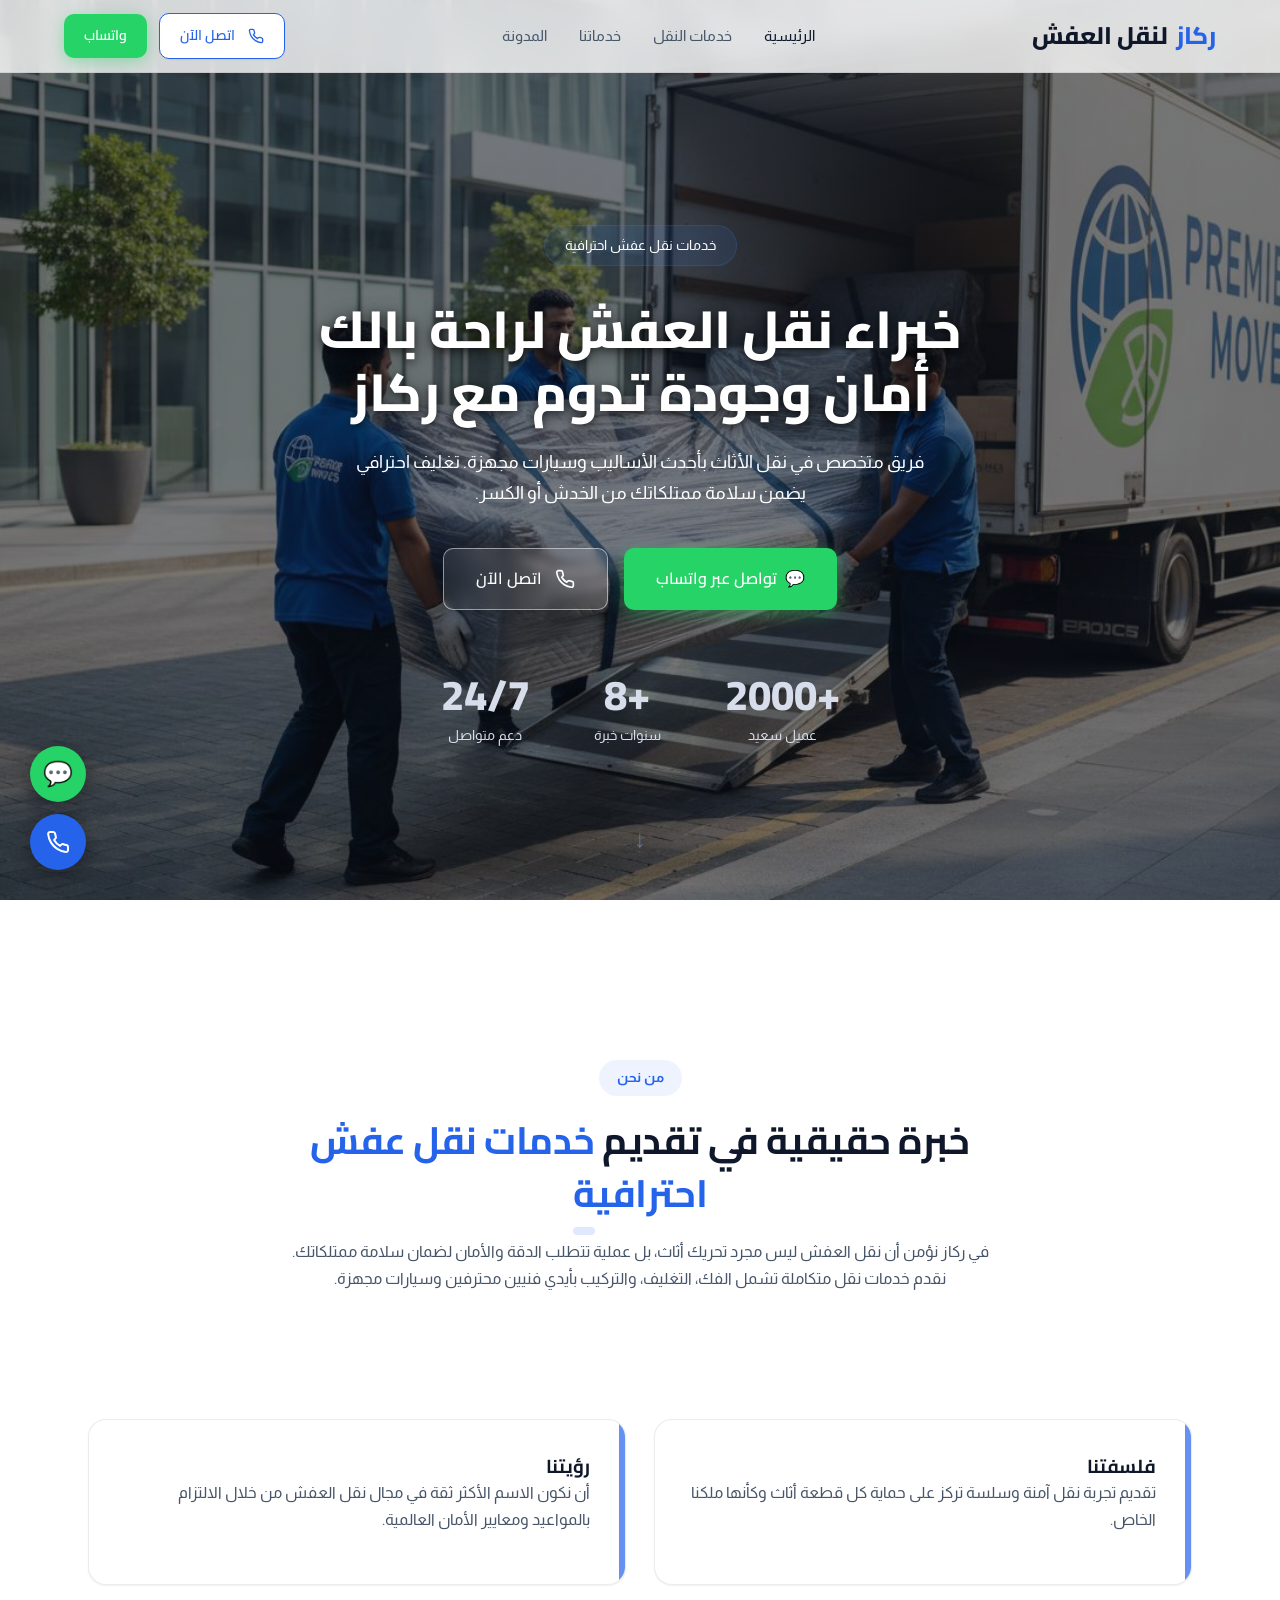
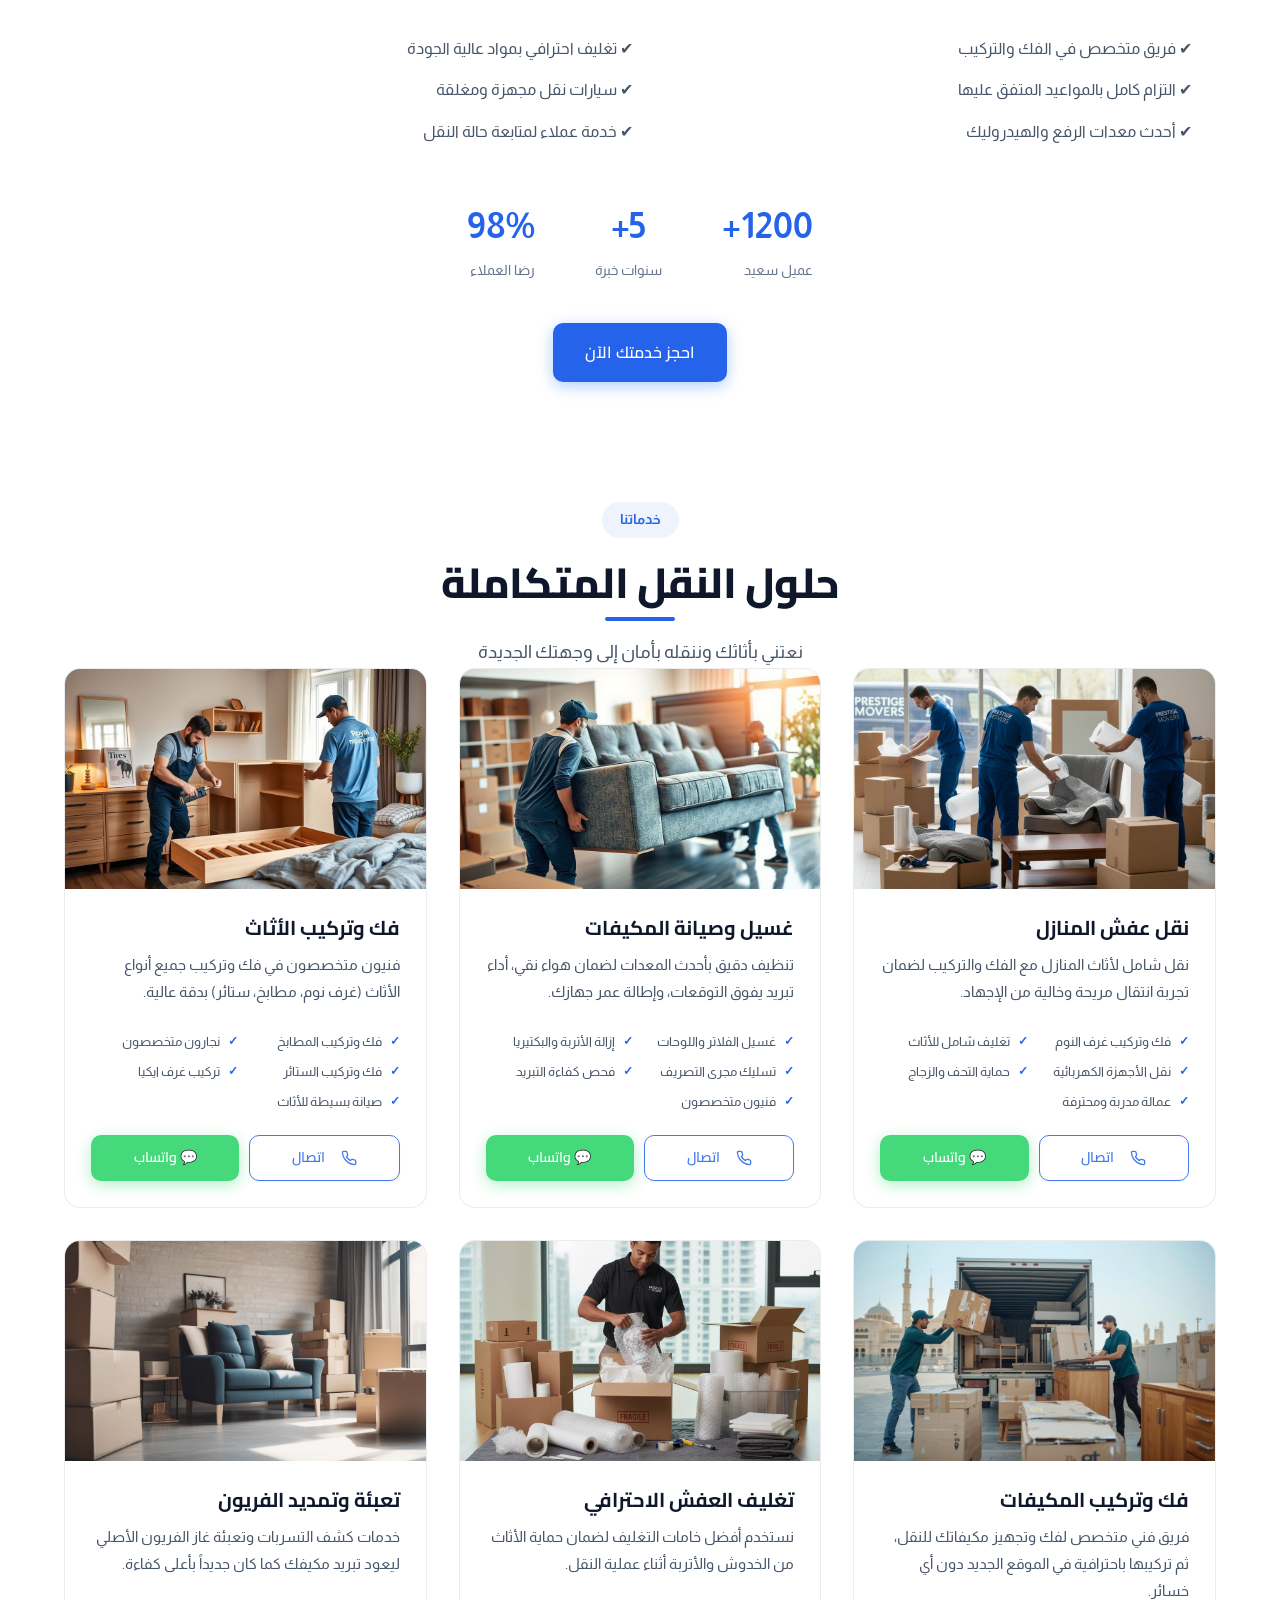
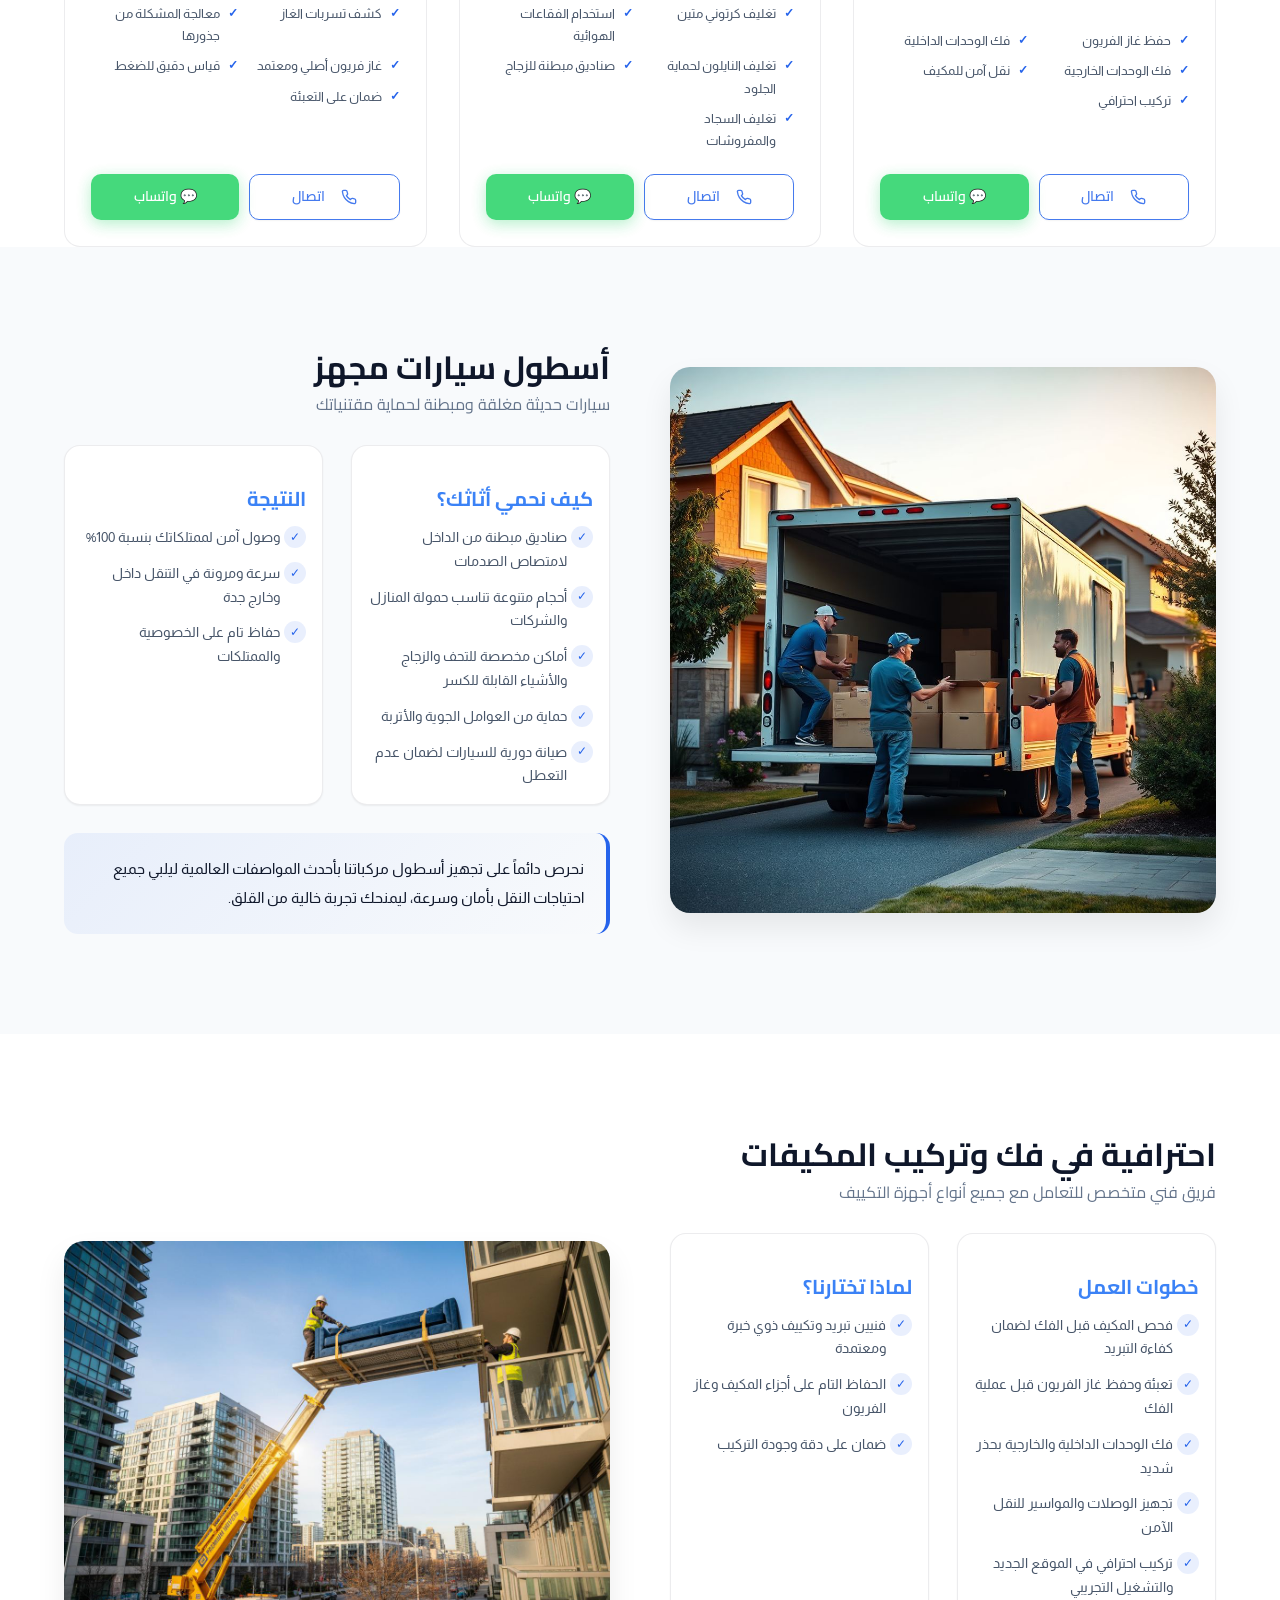
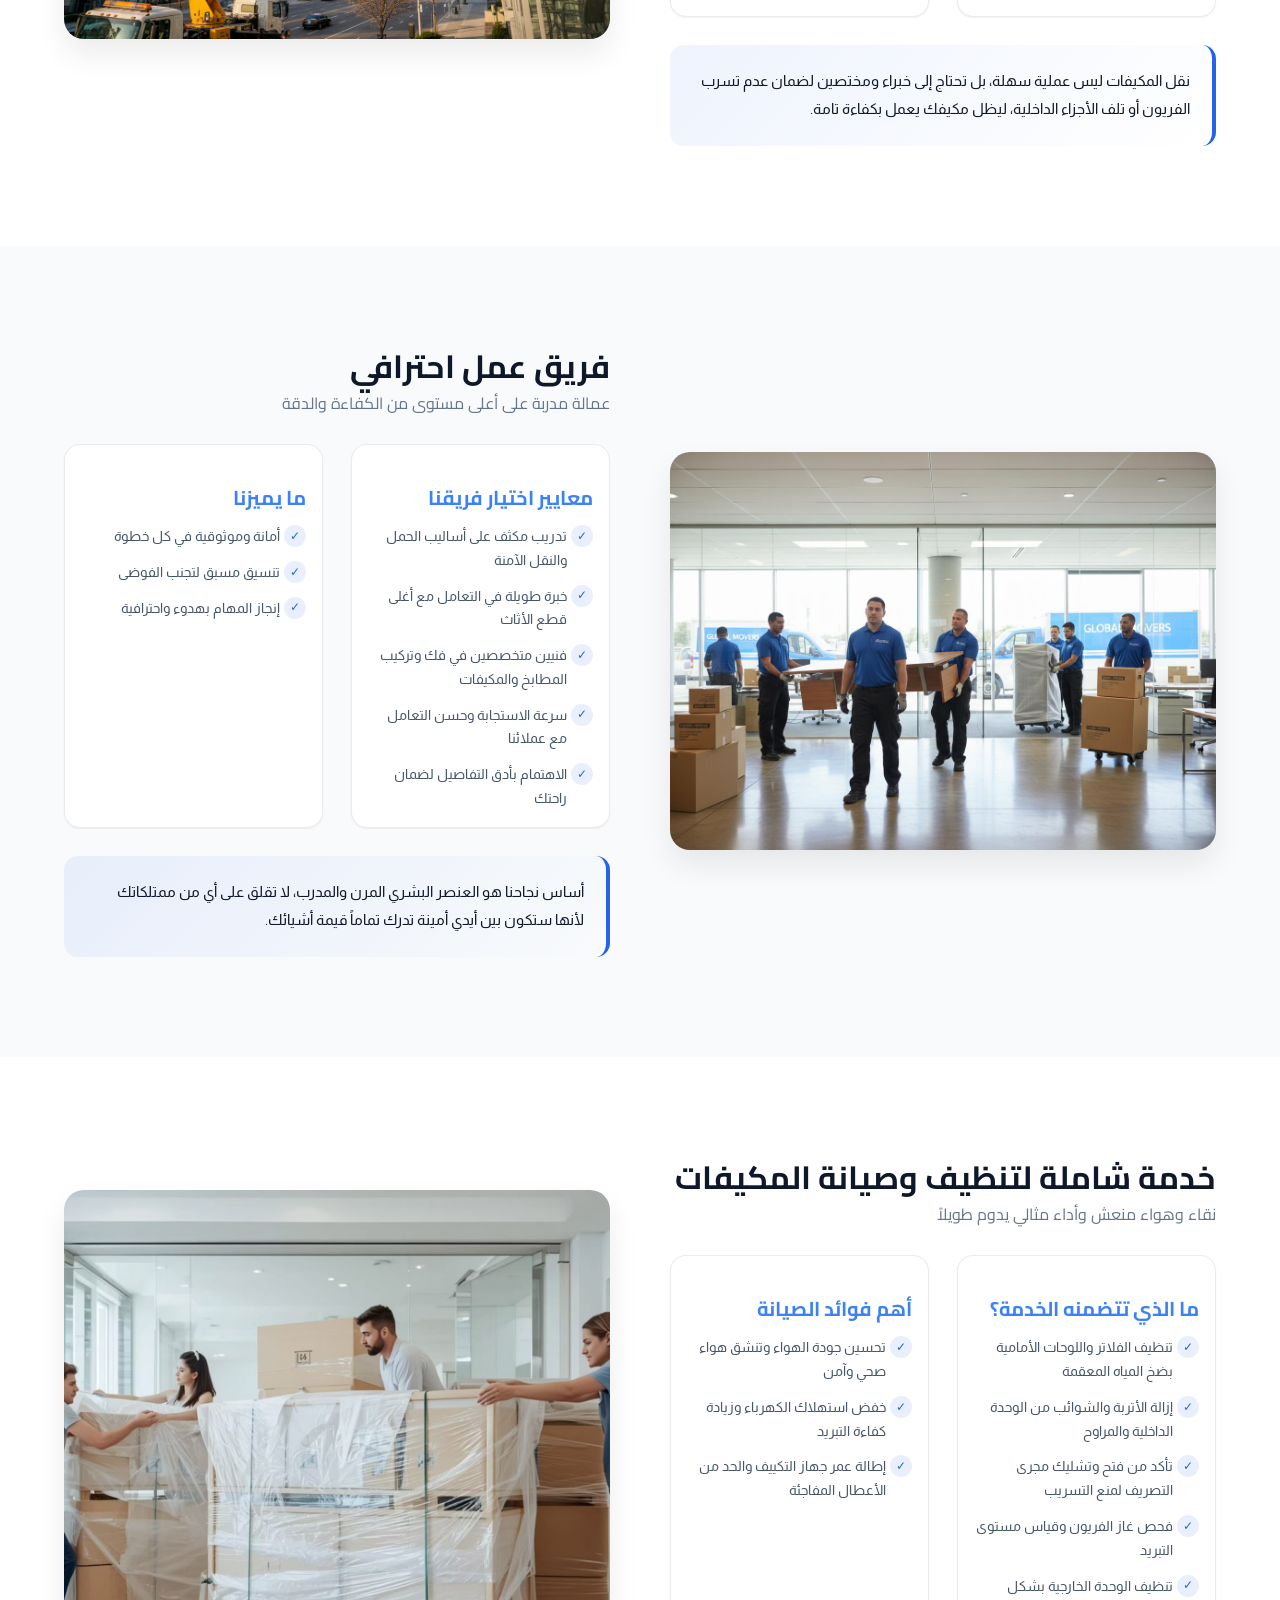
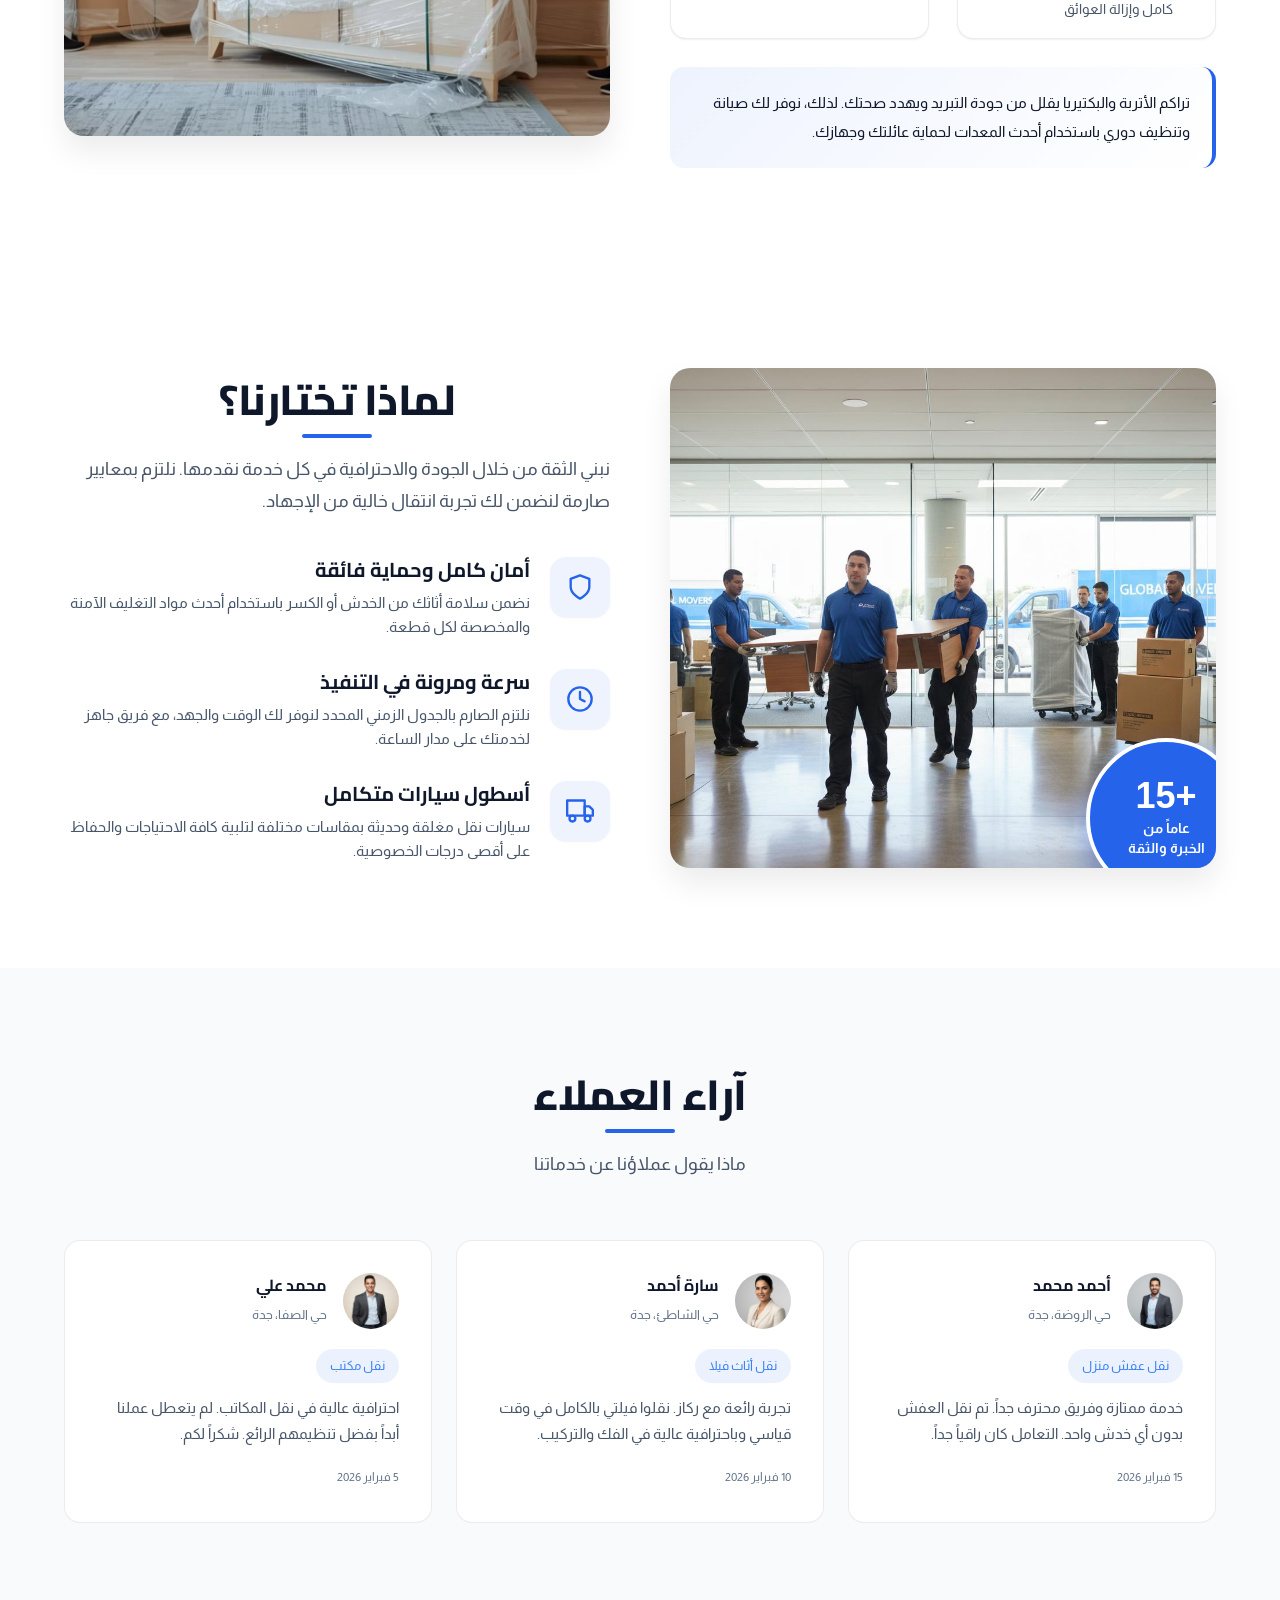
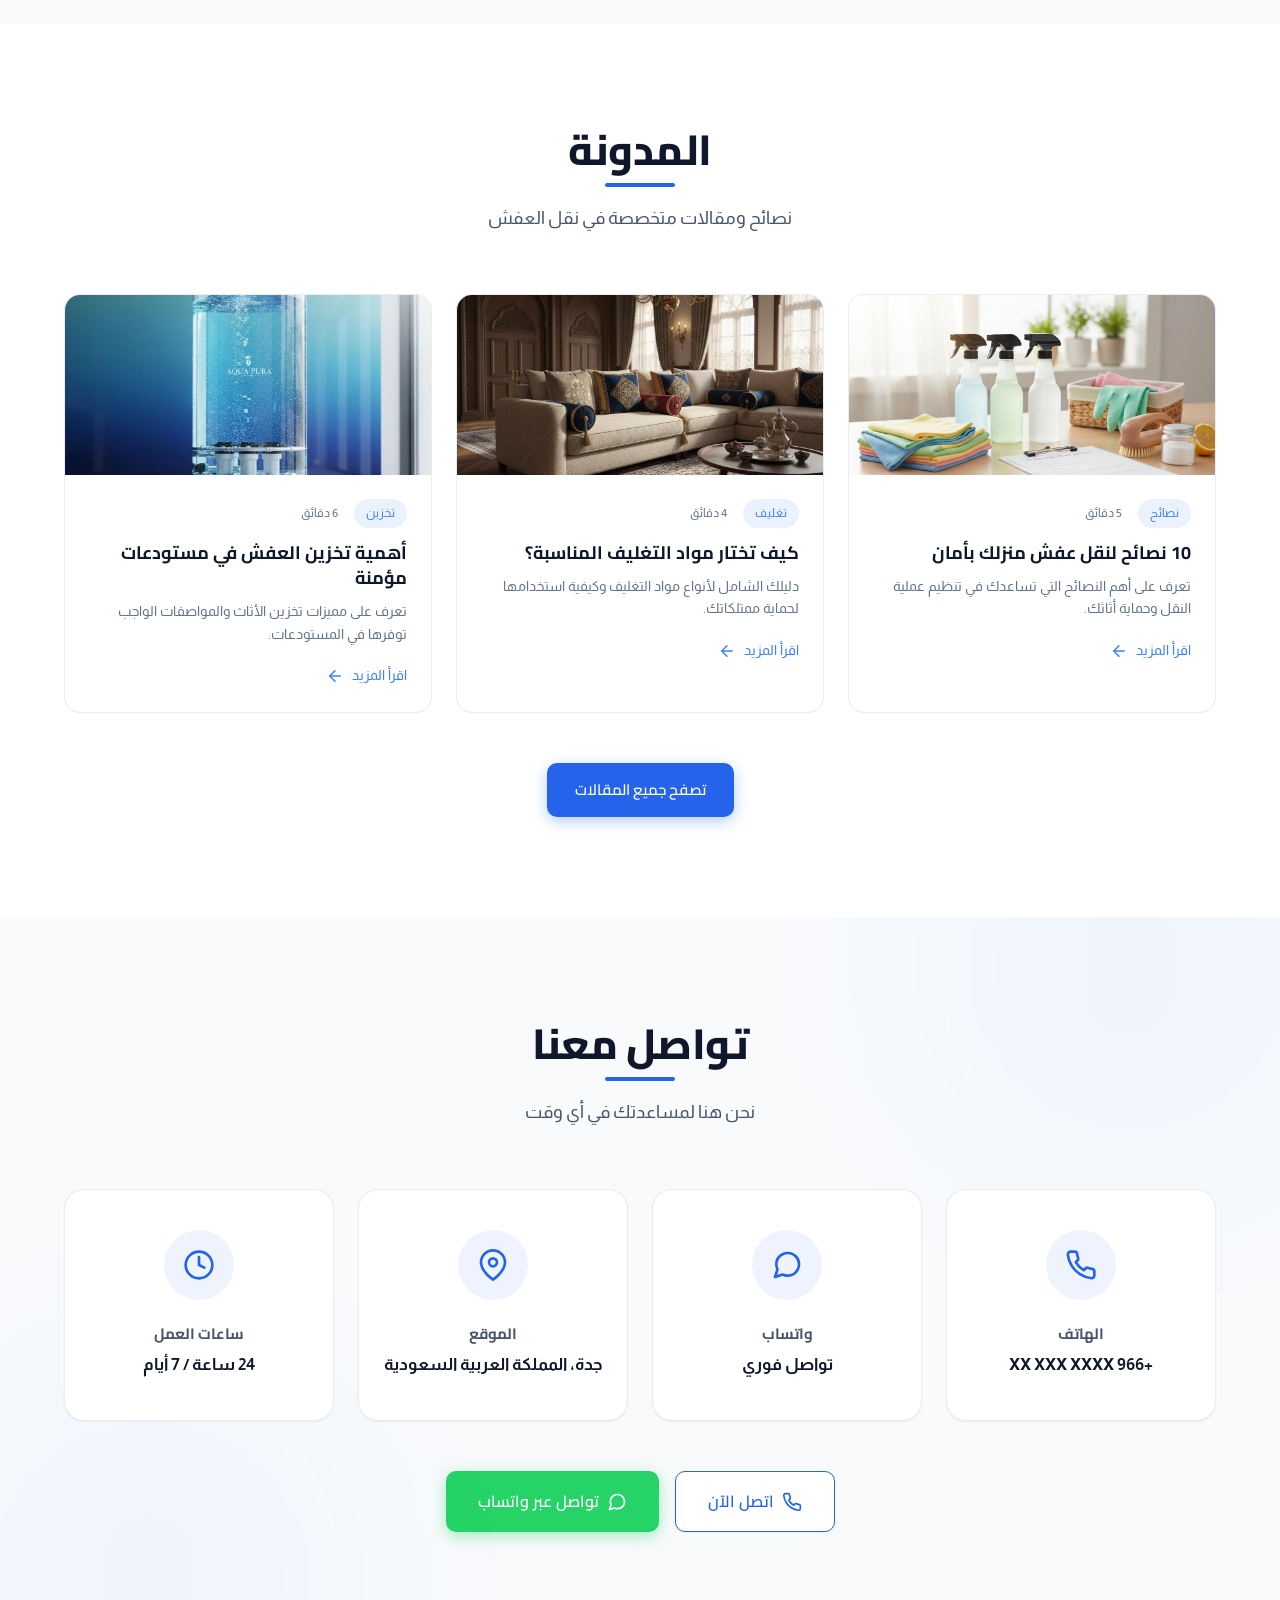
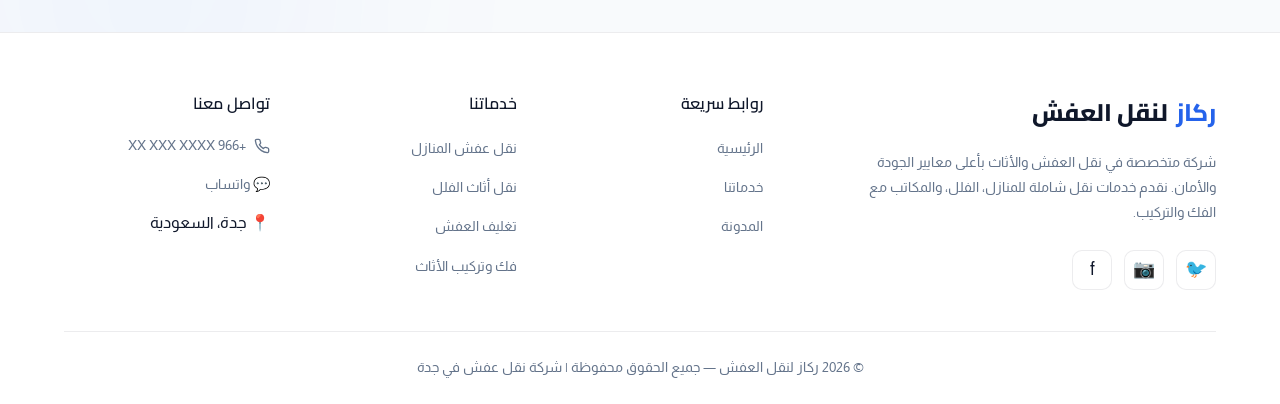
==== commit 436f37e1: "تعديل -2" ====
--- a/index.html
+++ b/index.html
@@ -2,6 +2,8 @@
 <html lang="ar" dir="rtl">
 
 <head>
+  <!-- Favicon -->
+  <link rel="icon" href="./assets/images/favicon.webp" type="image/webp">
   <meta charset="UTF-8">
   <meta name="viewport" content="width=device-width, initial-scale=1.0">
   <meta name="description"
@@ -30,7 +32,7 @@
   <link rel="stylesheet" href="assets/css/style.css">
 
   <!-- Favicon -->
-  <link rel="icon" type="image/png" href="assets/images/favicon.png">
+  <link rel="icon" type="image/webp" href="assets/images/favicon.webp">
 </head>
 
 <body>
@@ -50,7 +52,7 @@
 
       <div class="navbar__cta">
         <a href="tel:966XXXXXXXXX" class="btn btn--secondary" style="padding: 10px 20px; font-size: 14px;">
-          <span>📞</span>
+          <svg xmlns="http://www.w3.org/2000/svg" width="16" height="16" viewBox="0 0 24 24" fill="none" stroke="currentColor" stroke-width="2" stroke-linecap="round" stroke-linejoin="round" style="margin-left:5px"><path d="M22 16.92v3a2 2 0 0 1-2.18 2 19.79 19.79 0 0 1-8.63-3.07 19.5 19.5 0 0 1-6-6 19.79 19.79 0 0 1-3.07-8.67A2 2 0 0 1 4.11 2h3a2 2 0 0 1 2 1.72 12.84 12.84 0 0 0 .7 2.81 2 2 0 0 1-.45 2.11L8.09 9.91a16 16 0 0 0 6 6l1.27-1.27a2 2 0 0 1 2.11-.45 12.84 12.84 0 0 0 2.81.7A2 2 0 0 1 22 16.92z"/></svg>
           اتصل الآن
         </a>
         <a href="https://wa.me/966XXXXXXXXX?text=مرحبا%20أريد%20الاستفسار%20عن%20خدمات%20نقل%20العفش"
@@ -88,7 +90,7 @@
             تواصل عبر واتساب
           </a>
           <a href="tel:966XXXXXXXXX" class="btn btn--secondary hero-btn btn--large">
-            <span>📞</span>
+            <svg xmlns="http://www.w3.org/2000/svg" width="20" height="20" viewBox="0 0 24 24" fill="none" stroke="currentColor" stroke-width="2" stroke-linecap="round" stroke-linejoin="round" style="margin-left:5px"><path d="M22 16.92v3a2 2 0 0 1-2.18 2 19.79 19.79 0 0 1-8.63-3.07 19.5 19.5 0 0 1-6-6 19.79 19.79 0 0 1-3.07-8.67A2 2 0 0 1 4.11 2h3a2 2 0 0 1 2 1.72 12.84 12.84 0 0 0 .7 2.81 2 2 0 0 1-.45 2.11L8.09 9.91a16 16 0 0 0 6 6l1.27-1.27a2 2 0 0 1 2.11-.45 12.84 12.84 0 0 0 2.81.7A2 2 0 0 1 22 16.92z"/></svg>
             اتصل الآن
           </a>
         </div>
@@ -208,7 +210,7 @@
           <!-- نقل عفش المنازل -->
           <article class="service-grid-card animate-on-scroll">
             <div class="service-grid-card__image">
-              <img src="assets/images/service-moving-homes.jpg" alt="نقل عفش المنازل" loading="lazy">
+              <img src="./assets/images/service-moving.webp" alt="نقل عفش المنازل" loading="lazy">
             </div>
 
             <div class="service-grid-card__content">
@@ -227,35 +229,39 @@
               </ul>
 
               <div class="service-grid-card__actions">
-                <a href="tel:966XXXXXXXXX" class="btn btn--secondary">📞 اتصال</a>
+                <a href="tel:966XXXXXXXXX" class="btn btn--secondary">
+                  <svg xmlns="http://www.w3.org/2000/svg" width="16" height="16" viewBox="0 0 24 24" fill="none" stroke="currentColor" stroke-width="2" stroke-linecap="round" stroke-linejoin="round" style="margin-left:8px"><path d="M22 16.92v3a2 2 0 0 1-2.18 2 19.79 19.79 0 0 1-8.63-3.07 19.5 19.5 0 0 1-6-6 19.79 19.79 0 0 1-3.07-8.67A2 2 0 0 1 4.11 2h3a2 2 0 0 1 2 1.72 12.84 12.84 0 0 0 .7 2.81 2 2 0 0 1-.45 2.11L8.09 9.91a16 16 0 0 0 6 6l1.27-1.27a2 2 0 0 1 2.11-.45 12.84 12.84 0 0 0 2.81.7A2 2 0 0 1 22 16.92z"/></svg> اتصال
+                </a>
                 <a href="https://wa.me/966XXXXXXXXX" class="btn btn--whatsapp" target="_blank">💬 واتساب</a>
               </div>
             </div>
           </article>
 
-          <!-- نقل الفلل -->
+          <!-- صيانة المكيفات (AC) -->
           <article class="service-grid-card animate-on-scroll">
             <div class="service-grid-card__image">
-              <img src="assets/images/service-moving-villas.jpg" alt="نقل أثاث الفلل" loading="lazy">
+              <img src="./assets/images/villa-truns.webp" alt="غسيل وصيانة المكيفات" loading="lazy">
             </div>
 
             <div class="service-grid-card__content">
-              <h3 class="service-grid-card__title">نقل أثاث الفلل</h3>
+              <h3 class="service-grid-card__title">غسيل وصيانة المكيفات</h3>
 
               <p class="service-grid-card__description">
-                خدمات نقل متكاملة للفلل والقصور تشمل فك النجف والستائر ونقل قطع الأثاث الثقيلة والضخمة.
+                تنظيف دقيق بأحدث المعدات لضمان هواء نقي، أداء تبريد يفوق التوقعات، وإطالة عمر جهازك.
               </p>
 
               <ul class="service-grid-card__list">
-                <li>نقل العفش الضخم</li>
-                <li>تغليف مخصص للقطع الثمينة</li>
-                <li>فك وتركيب التكيفات</li>
-                <li>سيارات نقل كبيرة ومغلقة</li>
-                <li>ترتيب الأثاث في المكان الجديد</li>
+                <li>غسيل الفلاتر واللوحات</li>
+                <li>إزالة الأتربة والبكتيريا</li>
+                <li>تسليك مجرى التصريف</li>
+                <li>فحص كفاءة التبريد</li>
+                <li>فنيون متخصصون</li>
               </ul>
 
               <div class="service-grid-card__actions">
-                <a href="tel:966XXXXXXXXX" class="btn btn--secondary">📞 اتصال</a>
+                <a href="tel:966XXXXXXXXX" class="btn btn--secondary">
+                  <svg xmlns="http://www.w3.org/2000/svg" width="16" height="16" viewBox="0 0 24 24" fill="none" stroke="currentColor" stroke-width="2" stroke-linecap="round" stroke-linejoin="round" style="margin-left:8px"><path d="M22 16.92v3a2 2 0 0 1-2.18 2 19.79 19.79 0 0 1-8.63-3.07 19.5 19.5 0 0 1-6-6 19.79 19.79 0 0 1-3.07-8.67A2 2 0 0 1 4.11 2h3a2 2 0 0 1 2 1.72 12.84 12.84 0 0 0 .7 2.81 2 2 0 0 1-.45 2.11L8.09 9.91a16 16 0 0 0 6 6l1.27-1.27a2 2 0 0 1 2.11-.45 12.84 12.84 0 0 0 2.81.7A2 2 0 0 1 22 16.92z"/></svg> اتصال
+                </a>
                 <a href="https://wa.me/966XXXXXXXXX" class="btn btn--whatsapp" target="_blank">💬 واتساب</a>
               </div>
             </div>
@@ -264,7 +270,7 @@
           <!-- فك وتركيب الأثاث -->
           <article class="service-grid-card animate-on-scroll">
             <div class="service-grid-card__image">
-              <img src="assets/images/service-assembly.jpg" alt="فك وتركيب الأثاث" loading="lazy">
+              <img src="./assets/images/fak-and-tarkep.webp" alt="فك وتركيب الأثاث" loading="lazy">
             </div>
 
             <div class="service-grid-card__content">
@@ -283,35 +289,39 @@
               </ul>
 
               <div class="service-grid-card__actions">
-                <a href="tel:966XXXXXXXXX" class="btn btn--secondary">📞 اتصال</a>
+                <a href="tel:966XXXXXXXXX" class="btn btn--secondary">
+                  <svg xmlns="http://www.w3.org/2000/svg" width="16" height="16" viewBox="0 0 24 24" fill="none" stroke="currentColor" stroke-width="2" stroke-linecap="round" stroke-linejoin="round" style="margin-left:8px"><path d="M22 16.92v3a2 2 0 0 1-2.18 2 19.79 19.79 0 0 1-8.63-3.07 19.5 19.5 0 0 1-6-6 19.79 19.79 0 0 1-3.07-8.67A2 2 0 0 1 4.11 2h3a2 2 0 0 1 2 1.72 12.84 12.84 0 0 0 .7 2.81 2 2 0 0 1-.45 2.11L8.09 9.91a16 16 0 0 0 6 6l1.27-1.27a2 2 0 0 1 2.11-.45 12.84 12.84 0 0 0 2.81.7A2 2 0 0 1 22 16.92z"/></svg> اتصال
+                </a>
                 <a href="https://wa.me/966XXXXXXXXX" class="btn btn--whatsapp" target="_blank">💬 واتساب</a>
               </div>
             </div>
           </article>
 
-          <!-- نقل المكاتب والشركات -->
+          <!-- فك وتركيب المكيفات (AC) -->
           <article class="service-grid-card animate-on-scroll">
             <div class="service-grid-card__image">
-              <img src="assets/images/service-moving-offices.jpg" alt="نقل المكاتب" loading="lazy">
+              <img src="./assets/images/offe-trust.webp" alt="فك وتركيب المكيفات" loading="lazy">
             </div>
 
             <div class="service-grid-card__content">
-              <h3 class="service-grid-card__title">نقل المكاتب والشركات</h3>
+              <h3 class="service-grid-card__title">فك وتركيب المكيفات</h3>
 
               <p class="service-grid-card__description">
-                نقل احترافي للمكاتب والشركات مع الحفاظ على الأجهزة الإلكترونية والملفات الهامة وتنظيمها.
+                فريق فني متخصص لفك وتجهيز مكيفاتك للنقل، ثم تركيبها باحترافية في الموقع الجديد دون أي خسائر.
               </p>
 
               <ul class="service-grid-card__list">
-                <li>نقل أجهزة الكمبيوتر</li>
-                <li>تغليف الوثائق والملفات</li>
-                <li>فك وتركيب طاولات المكتب</li>
-                <li>سرعة في التنفيذ</li>
-                <li>نقل آمن للسيرفرات</li>
+                <li>حفظ غاز الفريون</li>
+                <li>فك الوحدات الداخلية</li>
+                <li>فك الوحدات الخارجية</li>
+                <li>نقل آمن للمكيف</li>
+                <li>تركيب احترافي</li>
               </ul>
 
               <div class="service-grid-card__actions">
-                <a href="tel:966XXXXXXXXX" class="btn btn--secondary">📞 اتصال</a>
+                <a href="tel:966XXXXXXXXX" class="btn btn--secondary">
+                  <svg xmlns="http://www.w3.org/2000/svg" width="16" height="16" viewBox="0 0 24 24" fill="none" stroke="currentColor" stroke-width="2" stroke-linecap="round" stroke-linejoin="round" style="margin-left:8px"><path d="M22 16.92v3a2 2 0 0 1-2.18 2 19.79 19.79 0 0 1-8.63-3.07 19.5 19.5 0 0 1-6-6 19.79 19.79 0 0 1-3.07-8.67A2 2 0 0 1 4.11 2h3a2 2 0 0 1 2 1.72 12.84 12.84 0 0 0 .7 2.81 2 2 0 0 1-.45 2.11L8.09 9.91a16 16 0 0 0 6 6l1.27-1.27a2 2 0 0 1 2.11-.45 12.84 12.84 0 0 0 2.81.7A2 2 0 0 1 22 16.92z"/></svg> اتصال
+                </a>
                 <a href="https://wa.me/966XXXXXXXXX" class="btn btn--whatsapp" target="_blank">💬 واتساب</a>
               </div>
             </div>
@@ -320,7 +330,7 @@
           <!-- تغليف العفش -->
           <article class="service-grid-card animate-on-scroll">
             <div class="service-grid-card__image">
-              <img src="assets/images/service-packing.jpg" alt="تغليف العفش" loading="lazy">
+              <img src="./assets/images/service-packing.webp" alt="تغليف العفش" loading="lazy">
             </div>
 
             <div class="service-grid-card__content">
@@ -339,35 +349,39 @@
               </ul>
 
               <div class="service-grid-card__actions">
-                <a href="tel:966XXXXXXXXX" class="btn btn--secondary">📞 اتصال</a>
+                <a href="tel:966XXXXXXXXX" class="btn btn--secondary">
+                  <svg xmlns="http://www.w3.org/2000/svg" width="16" height="16" viewBox="0 0 24 24" fill="none" stroke="currentColor" stroke-width="2" stroke-linecap="round" stroke-linejoin="round" style="margin-left:8px"><path d="M22 16.92v3a2 2 0 0 1-2.18 2 19.79 19.79 0 0 1-8.63-3.07 19.5 19.5 0 0 1-6-6 19.79 19.79 0 0 1-3.07-8.67A2 2 0 0 1 4.11 2h3a2 2 0 0 1 2 1.72 12.84 12.84 0 0 0 .7 2.81 2 2 0 0 1-.45 2.11L8.09 9.91a16 16 0 0 0 6 6l1.27-1.27a2 2 0 0 1 2.11-.45 12.84 12.84 0 0 0 2.81.7A2 2 0 0 1 22 16.92z"/></svg> اتصال
+                </a>
                 <a href="https://wa.me/966XXXXXXXXX" class="btn btn--whatsapp" target="_blank">💬 واتساب</a>
               </div>
             </div>
           </article>
 
-          <!-- تخزين العفش -->
+          <!-- تعبئة الفريون (AC) -->
           <article class="service-grid-card animate-on-scroll">
             <div class="service-grid-card__image">
-              <img src="assets/images/service-storage.jpg" alt="تخزين العفش" loading="lazy">
+              <img src="./assets/images/strong-trust.webp" alt="تعبئة وتمديد الفريون" loading="lazy">
             </div>
 
             <div class="service-grid-card__content">
-              <h3 class="service-grid-card__title">تخزين العفش والأثاث</h3>
+              <h3 class="service-grid-card__title">تعبئة وتمديد الفريون</h3>
 
               <p class="service-grid-card__description">
-                مستودعات آمنة ومجهزة لتخزين العفش لفترات قصيرة أو طويلة مع حماية كاملة ضد الحشرات والرطوبة.
+                خدمات كشف التسربات وتعبئة غاز الفريون الأصلي ليعود تبريد مكيفك كما كان جديداً بأعلى كفاءة.
               </p>
 
               <ul class="service-grid-card__list">
-                <li>مستودعات مؤمنة بالكامل</li>
-                <li>نظام مكافحة الحرائق</li>
-                <li>رش دوري للمستودعات</li>
-                <li>كاميرات مراقبة 24 ساعة</li>
-                <li>ترتيب منظم للعفش الخاص</li>
+                <li>كشف تسربات الغاز</li>
+                <li>معالجة المشكلة من جذورها</li>
+                <li>غاز فريون أصلي ومعتمد</li>
+                <li>قياس دقيق للضغط</li>
+                <li>ضمان على التعبئة</li>
               </ul>
 
               <div class="service-grid-card__actions">
-                <a href="tel:966XXXXXXXXX" class="btn btn--secondary">📞 اتصال</a>
+                <a href="tel:966XXXXXXXXX" class="btn btn--secondary">
+                  <svg xmlns="http://www.w3.org/2000/svg" width="16" height="16" viewBox="0 0 24 24" fill="none" stroke="currentColor" stroke-width="2" stroke-linecap="round" stroke-linejoin="round" style="margin-left:8px"><path d="M22 16.92v3a2 2 0 0 1-2.18 2 19.79 19.79 0 0 1-8.63-3.07 19.5 19.5 0 0 1-6-6 19.79 19.79 0 0 1-3.07-8.67A2 2 0 0 1 4.11 2h3a2 2 0 0 1 2 1.72 12.84 12.84 0 0 0 .7 2.81 2 2 0 0 1-.45 2.11L8.09 9.91a16 16 0 0 0 6 6l1.27-1.27a2 2 0 0 1 2.11-.45 12.84 12.84 0 0 0 2.81.7A2 2 0 0 1 22 16.92z"/></svg> اتصال
+                </a>
                 <a href="https://wa.me/966XXXXXXXXX" class="btn btn--whatsapp" target="_blank">💬 واتساب</a>
               </div>
             </div>
@@ -378,39 +392,40 @@
     </section>
 
     <!-- Service Detail 1: نقل عفش المنازل -->
+    <!-- Feature Detail 1: أسطول سيارات -->
     <section class="service-detail-section">
       <div class="container service-detail-section__container">
         <div class="service-detail-section__image">
-          <img src="assets/images/detail-moving-homes.jpg" alt="نقل عفش المنازل" loading="lazy">
+          <img src="./assets/images/astole.webp" alt="أسطول سيارات مجهز" loading="lazy">
         </div>
         <div class="service-detail-section__content">
 
   <h2 class="service-main-title">
-    نقل عفش المنازل
-    <span>خدمة احترافية وآمنة</span>
+    أسطول سيارات مجهز
+    <span>سيارات حديثة مغلقة ومبطنة لحماية مقتنياتك</span>
   </h2>
 
   <div class="service-columns">
 
     <!-- ما نقدمه -->
     <div class="service-block">
-      <h3>ما نقدمه</h3>
+      <h3>كيف نحمي أثاثك؟</h3>
       <ul class="feature-list">
-        <li>فك وتركيب جميع غرف النوم</li>
-        <li>تغليف الأثاث بمواد عالية الجودة</li>
-        <li>نقل الأدوات المطبخية بعناية</li>
-        <li>ترتيب العفش في المنزل الجديد</li>
-        <li>ضمان سلامة جميع المنقولات</li>
+        <li>صناديق مبطنة من الداخل لامتصاص الصدمات</li>
+        <li>أحجام متنوعة تناسب حمولة المنازل والشركات</li>
+        <li>أماكن مخصصة للتحف والزجاج والأشياء القابلة للكسر</li>
+        <li>حماية من العوامل الجوية والأتربة</li>
+        <li>صيانة دورية للسيارات لضمان عدم التعطل</li>
       </ul>
     </div>
 
     <!-- المميزات -->
     <div class="service-block">
-      <h3>المميزات</h3>
+      <h3>النتيجة</h3>
       <ul class="feature-list">
-        <li>عمالة فنية مدربة ومحترفة</li>
-        <li>سيارات نقل حديثة ومغلقة</li>
-        <li>سرعة في التنفيذ والدقة</li>
+        <li>وصول آمن لممتلكاتك بنسبة 100%</li>
+        <li>سرعة ومرونة في التنقل داخل وخارج جدة</li>
+        <li>حفاظ تام على الخصوصية والممتلكات</li>
       </ul>
     </div>
 
@@ -418,8 +433,7 @@
 
   <!-- أهمية الخدمة -->
   <div class="service-highlight">
-    نقل العفش بعناية يجنبك مخاطر كسر أو خدش الأثاث الغالي الثمن.
-    نستخدم معدات رفع حديثة تضمن الانتقال السلس دون أي عناء.
+    نحرص دائماً على تجهيز أسطول مركباتنا بأحدث المواصفات العالمية ليلبي جميع احتياجات النقل بأمان وسرعة، ليمنحك تجربة خالية من القلق.
   </div>
 
 </div>
@@ -427,37 +441,38 @@
     </section>
 
     <!-- Service Detail 2: نقل أثاث الفلل -->
+    <!-- Feature Detail 2: أوناش رفع -->
     <section class="service-detail-section">
   <div class="container service-detail-section__container">
 
     <div class="service-detail-section__content">
 
       <h2 class="service-main-title">
-        نقل أثاث الفلل
-        <span>خدمة متكاملة للمساحات الواسعة والقصور</span>
+        احترافية في فك وتركيب المكيفات
+        <span>فريق فني متخصص للتعامل مع جميع أنواع أجهزة التكييف</span>
       </h2>
 
       <div class="service-columns">
 
         <!-- ما نقدمه -->
         <div class="service-block">
-          <h3>ما نقدمه</h3>
+          <h3>خطوات العمل</h3>
           <ul class="feature-list">
-            <li>فك وتركيب النجف والتحف الكبيرة</li>
-            <li>نقل أثاث الحدائق والمسابح</li>
-            <li>تغليف مخصص للقطع الأثرية والثمينة</li>
-            <li>نقل وتركيب التكيفات المركزية</li>
-            <li>ترتيب شامل لمحتويات الفيلا</li>
+            <li>فحص المكيف قبل الفك لضمان كفاءة التبريد</li>
+            <li>تعبئة وحفظ غاز الفريون قبل عملية الفك</li>
+            <li>فك الوحدات الداخلية والخارجية بحذر شديد</li>
+            <li>تجهيز الوصلات والمواسير للنقل الآمن</li>
+            <li>تركيب احترافي في الموقع الجديد والتشغيل التجريبي</li>
           </ul>
         </div>
 
         <!-- المميزات -->
         <div class="service-block">
-          <h3>المميزات</h3>
+          <h3>لماذا تختارنا؟</h3>
           <ul class="feature-list">
-            <li>فريق عمل ضخم للمساحات الكبيرة</li>
-            <li>مشرفون متخصصون لكل عملية نقل</li>
-            <li>تأمين كامل ضد الحوادث</li>
+            <li>فنيين تبريد وتكييف ذوي خبرة ومعتمدة</li>
+            <li>الحفاظ التام على أجزاء المكيف وغاز الفريون</li>
+            <li>ضمان على دقة وجودة التركيب</li>
           </ul>
         </div>
 
@@ -465,9 +480,7 @@
 
       <!-- أهمية الخدمة -->
       <div class="service-highlight">
-        الفلل تحتاج إلى خبرة خاصة في التعامل مع القطع الضخمة والتحف.
-        فريقنا يمتلك الأدوات اللازمة لنقل مقتنياتك الثمينة بأمان تام،
-        مع الالتزام بالخصوصية التامة والسرعة في الإنجاز.
+        نقل المكيفات ليس عملية سهلة، بل تحتاج إلى خبراء ومختصين لضمان عدم تسرب الفريون أو تلف الأجزاء الداخلية، ليظل مكيفك يعمل بكفاءة تامة.
       </div>
 
 
@@ -475,48 +488,49 @@
     </div>
 
     <div class="service-detail-section__image">
-      <img src="assets/images/detail-moving-villas.jpg" alt="نقل أثاث الفلل" loading="lazy">
+      <img src="./assets/images/service-lift.webp" alt="أوناش رفع الأثاث" loading="lazy">
     </div>
 
   </div>
 </section>
 
     <!-- Service Detail 3: نقل عفش الشقق -->
+<!-- Feature Detail 3: فريق العمل -->
 <section class="service-detail-section">
   <div class="container service-detail-section__container">
 
     <div class="service-detail-section__image">
-      <img src="assets/images/detail-moving-apartments.jpg" alt="نقل عفش الشقق" loading="lazy">
+      <img src="./assets/images/service-company.webp" alt="فريق عمل احترافي" loading="lazy">
     </div>
 
     <div class="service-detail-section__content">
 
       <h2 class="service-main-title">
-        نقل عفش الشقق
-        <span>حل عملي وسريع للانتقال السهل</span>
+        فريق عمل احترافي
+        <span>عمالة مدربة على أعلى مستوى من الكفاءة والدقة</span>
       </h2>
 
       <div class="service-columns">
 
         <!-- ما نقدمه -->
         <div class="service-block">
-          <h3>ما نقدمه</h3>
+          <h3>معايير اختيار فريقنا</h3>
           <ul class="feature-list">
-            <li>فك وتركيب الغرف والستائر</li>
-            <li>تغليف شامل للمطبخ والأواني</li>
-            <li>نقل عبر السلالم الضيقة باحترافية</li>
-            <li>استخدام أوناش رفع هيدروليكية</li>
-            <li>تفريغ وتنسيق الكراتين</li>
+            <li>تدريب مكثف على أساليب الحمل والنقل الآمنة</li>
+            <li>خبرة طويلة في التعامل مع أغلى قطع الأثاث</li>
+            <li>فنيين متخصصين في فك وتركيب المطابخ والمكيفات</li>
+            <li>سرعة الاستجابة وحسن التعامل مع عملائنا</li>
+            <li>الاهتمام بأدق التفاصيل لضمان راحتك</li>
           </ul>
         </div>
 
         <!-- المميزات -->
         <div class="service-block">
-          <h3>المميزات</h3>
+          <h3>ما يميزنا</h3>
           <ul class="feature-list">
-            <li>أسعار مناسبة لجميع أحجام الشقق</li>
-            <li>إنجاز العمل في يوم واحد</li>
-            <li>دقة متناهية في التعامل مع الزجاج</li>
+            <li>أمانة وموثوقية في كل خطوة</li>
+            <li>تنسيق مسبق لتجنب الفوضى</li>
+            <li>إنجاز المهام بهدوء واحترافية</li>
           </ul>
         </div>
 
@@ -524,9 +538,7 @@
 
       <!-- أهمية الخدمة -->
       <div class="service-highlight">
-        الانتقال من شقة لأخرى قد يكون متعباً، لكن مع ركاز
-        نوفر لك كل سبل الراحة من خلال فريق خبير يتعامل
-        مع كل قطعة أثاث بحرص شديد لضمان وصولها سليمة.
+        أساس نجاحنا هو العنصر البشري المرن والمدرب، لا تقلق على أي من ممتلكاتك لأنها ستكون بين أيدي أمينة تدرك تماماً قيمة أشيائك.
       </div>
 
 
@@ -537,37 +549,38 @@
 </section>
 
     <!-- Service Detail 4: نقل المكاتب -->
+<!-- Feature Detail 4: التغليف -->
 <section class="service-detail-section">
   <div class="container service-detail-section__container">
 
     <div class="service-detail-section__content">
 
       <h2 class="service-main-title">
-        نقل المكاتب والشركات
-        <span>انتقال منظم يضمن استمرارية أعمالك</span>
+        خدمة شاملة لتنظيف وصيانة المكيفات
+        <span>نقاء وهواء منعش وأداء مثالي يدوم طويلاً</span>
       </h2>
 
       <div class="service-columns">
 
         <!-- ما نقدمه -->
         <div class="service-block">
-          <h3>ما نقدمه</h3>
+          <h3>ما الذي تتضمنه الخدمة؟</h3>
           <ul class="feature-list">
-            <li>فك وتركيب طاولات المكاتب</li>
-            <li>تغليف أجهزة السيرفر والكمبيوتر</li>
-            <li>ترقيم الكراتين لسهولة التفريغ</li>
-            <li>نقل الأرشيفات والملفات الورقية</li>
-            <li>فك وتركيب أنظمة الإضاءة المكتبية</li>
+            <li>تنظيف الفلاتر واللوحات الأمامية بضخ المياه المعقمة</li>
+            <li>إزالة الأتربة والشوائب من الوحدة الداخلية والمراوح</li>
+            <li>تأكد من فتح وتشليك مجرى التصريف لمنع التسريب</li>
+            <li>فحص غاز الفريون وقياس مستوى التبريد</li>
+            <li>تنظيف الوحدة الخارجية بشكل كامل وإزالة العوائق</li>
           </ul>
         </div>
 
         <!-- المميزات -->
         <div class="service-block">
-          <h3>المميزات</h3>
+          <h3>أهم فوائد الصيانة</h3>
           <ul class="feature-list">
-            <li>النقل خلال عطلة نهاية الأسبوع</li>
-            <li>فنيين متخصصين في تكنولوجيا المعلومات</li>
-            <li>التزام تام بالسرية والأمان</li>
+            <li>تحسين جودة الهواء وتنشق هواء صحي وآمن</li>
+            <li>خفض استهلاك الكهرباء وزيادة كفاءة التبريد</li>
+            <li>إطالة عمر جهاز التكييف والحد من الأعطال المفاجئة</li>
           </ul>
         </div>
 
@@ -575,51 +588,66 @@
 
       <!-- أهمية الخدمة -->
       <div class="service-highlight">
-        نقل الشركة يتطلب تخطيطاً دقيقاً لعدم تعطيل العمل.
-        نحن نضمن لك انتقالاً منظماً وسريعاً لشركتك،
-        مع الحفاظ على كافة الأجهزة الحساسة والبيانات الهامة.
+        تراكم الأتربة والبكتيريا يقلل من جودة التبريد ويهدد صحتك. لذلك، نوفر لك صيانة وتنظيف دوري باستخدام أحدث المعدات لحماية عائلتك وجهازك.
       </div>
 
 
     </div>
 
     <div class="service-detail-section__image">
-      <img src="assets/images/detail-moving-offices.jpg" alt="نقل المكاتب" loading="lazy">
+      <img src="./assets/images/taghlef.webp" alt="مواد تغليف قياسية" loading="lazy">
     </div>
 
   </div>
 </section>
     <!-- Why Choose Us Section -->
-    <section class="why-us">
+    <section class="why-choose-premium">
       <div class="container">
-        <div class="why-us__header">
-          <h2 class="section-title">لماذا تختارنا؟</h2>
-          <p class="section-subtitle">نبني الثقة من خلال الجودة والاحترافية في كل خدمة نقدمها</p>
-        </div>
-
-        <div class="why-us__grid">
-          <div class="why-us__card animate-on-scroll">
-            <div class="why-us__icon">🛡️</div>
-            <h3 class="why-us__title">أمان كامل</h3>
-            <p class="why-us__description">نضمن سلامة أثاثك من الخدش أو الكسر بفضل فريقنا الخبير ومواد التغليف المتينة</p>
-          </div>
-
-          <div class="why-us__card animate-on-scroll">
-            <div class="why-us__icon">⚡</div>
-            <h3 class="why-us__title">سرعة في التنفيذ</h3>
-            <p class="why-us__description">نلتزم بالجدول الزمني المحدد ونوفر الوقت والجهد على عملائنا</p>
-          </div>
-
-          <div class="why-us__card animate-on-scroll">
-            <div class="why-us__icon">�</div>
-            <h3 class="why-us__title">أسطول مجهز</h3>
-            <p class="why-us__description">نمتلك سيارات نقل حديثة بمقاسات مختلفة لتناسب جميع أنواع الأثاث</p>
-          </div>
-
-          <div class="why-us__card animate-on-scroll">
-            <div class="why-us__icon">✓</div>
-            <h3 class="why-us__title">أسعار تنافسية</h3>
-            <p class="why-us__description">نقدم أفضل خدمة نقل عفش بأقل الأسعار في جدة والمنطقة الغربية</p>
+        <div class="why-premium__inner">
+          <div class="why-premium__image-col animate-on-scroll">
+            <div class="img-wrapper">
+              <img src="./assets/images/service-company.webp" alt="لماذا تختار ركاز للنقل" loading="lazy">
+              <div class="experience-badge">
+                <span class="number">+15</span>
+                <span class="text">عاماً من<br>الخبرة والثقة</span>
+              </div>
+            </div>
+          </div>
+          <div class="why-premium__content-col animate-on-scroll" style="transition-delay: 0.2s">
+            <h2 class="section-title" style="text-align: right; margin-bottom: 20px;">لماذا تختارنا؟</h2>
+            <p class="section-subtitle" style="text-align: right; margin-bottom: 40px; margin-right: 0;">نبني الثقة من خلال الجودة والاحترافية في كل خدمة نقدمها. نلتزم بمعايير صارمة لنضمن لك تجربة انتقال خالية من الإجهاد.</p>
+            
+            <div class="why-features-list">
+              <div class="why-feature-item">
+                <div class="why-feature-icon">
+                  <svg xmlns="http://www.w3.org/2000/svg" width="28" height="28" viewBox="0 0 24 24" fill="none" stroke="currentColor" stroke-width="2" stroke-linecap="round" stroke-linejoin="round"><path d="M12 22s8-4 8-10V5l-8-3-8 3v7c0 6 8 10 8 10z"/></svg>
+                </div>
+                <div class="why-feature-text">
+                  <h4>أمان كامل وحماية فائقة</h4>
+                  <p>نضمن سلامة أثاثك من الخدش أو الكسر باستخدام أحدث مواد التغليف الآمنة والمخصصة لكل قطعة.</p>
+                </div>
+              </div>
+
+              <div class="why-feature-item">
+                <div class="why-feature-icon">
+                  <svg xmlns="http://www.w3.org/2000/svg" width="28" height="28" viewBox="0 0 24 24" fill="none" stroke="currentColor" stroke-width="2" stroke-linecap="round" stroke-linejoin="round"><circle cx="12" cy="12" r="10"/><polyline points="12 6 12 12 16 14"/></svg>
+                </div>
+                <div class="why-feature-text">
+                  <h4>سرعة ومرونة في التنفيذ</h4>
+                  <p>نلتزم الصارم بالجدول الزمني المحدد لنوفر لك الوقت والجهد، مع فريق جاهز لخدمتك على مدار الساعة.</p>
+                </div>
+              </div>
+
+              <div class="why-feature-item">
+                <div class="why-feature-icon">
+                  <svg xmlns="http://www.w3.org/2000/svg" width="28" height="28" viewBox="0 0 24 24" fill="none" stroke="currentColor" stroke-width="2" stroke-linecap="round" stroke-linejoin="round"><rect x="1" y="3" width="15" height="13"/><polygon points="16 8 20 8 23 11 23 16 16 16 16 8"/><circle cx="5.5" cy="18.5" r="2.5"/><circle cx="18.5" cy="18.5" r="2.5"/></svg>
+                </div>
+                <div class="why-feature-text">
+                  <h4>أسطول سيارات متكامل</h4>
+                  <p>سيارات نقل مغلقة وحديثة بمقاسات مختلفة لتلبية كافة الاحتياجات والحفاظ على أقصى درجات الخصوصية.</p>
+                </div>
+              </div>
+            </div>
           </div>
         </div>
       </div>
@@ -663,7 +691,7 @@
         <div class="testimonials__grid">
           <div class="testimonial-card animate-on-scroll">
             <div class="testimonial-card__header">
-              <img src="assets/images/avatar-1.jpg" alt="أحمد محمد" class="testimonial-card__avatar">
+              <img src="assets/images/avatar-1.webp" alt="أحمد محمد" class="testimonial-card__avatar">
               <div class="testimonial-card__info">
                 <h4>أحمد محمد</h4>
                 <span>حي الروضة، جدة</span>
@@ -678,7 +706,7 @@
 
           <div class="testimonial-card animate-on-scroll">
             <div class="testimonial-card__header">
-              <img src="assets/images/avatar-2.jpg" alt="سارة أحمد" class="testimonial-card__avatar">
+              <img src="assets/images/avatar-2.webp" alt="سارة أحمد" class="testimonial-card__avatar">
               <div class="testimonial-card__info">
                 <h4>سارة أحمد</h4>
                 <span>حي الشاطئ، جدة</span>
@@ -693,7 +721,7 @@
 
           <div class="testimonial-card animate-on-scroll">
             <div class="testimonial-card__header">
-              <img src="assets/images/avatar-3.jpg" alt="محمد علي" class="testimonial-card__avatar">
+              <img src="./assets/images/avatar-3.webp" alt="محمد علي" class="testimonial-card__avatar">
               <div class="testimonial-card__info">
                 <h4>محمد علي</h4>
                 <span>حي الصفا، جدة</span>
@@ -720,7 +748,7 @@
         <div class="blog-preview__grid">
           <article class="blog-preview-card animate-on-scroll">
             <div class="blog-preview-card__image">
-              <img src="assets/images/blog-1.jpg" alt="نصائح نقل العفش" loading="lazy">
+              <img src="./assets/images/blog-1.webp" alt="نصائح نقل العفش" loading="lazy">
             </div>
             <div class="blog-preview-card__content">
               <div class="blog-preview-card__meta">
@@ -732,14 +760,15 @@
                 تعرف على أهم النصائح التي تساعدك في تنظيم عملية النقل وحماية أثاثك.
               </p>
               <a href="blog/article.html" class="blog-preview-card__link">
-                اقرأ المزيد ←
+                اقرأ المزيد 
+                <svg xmlns="http://www.w3.org/2000/svg" width="18" height="18" viewBox="0 0 24 24" fill="none" stroke="currentColor" stroke-width="2" stroke-linecap="round" stroke-linejoin="round"><path d="M19 12H5"/><path d="m12 19-7-7 7-7"/></svg>
               </a>
             </div>
           </article>
 
           <article class="blog-preview-card animate-on-scroll">
             <div class="blog-preview-card__image">
-              <img src="assets/images/blog-2.jpg" alt="تغليف الأثاث" loading="lazy">
+              <img src="./assets/images/blog-2.webp" alt="تغليف الأثاث" loading="lazy">
             </div>
             <div class="blog-preview-card__content">
               <div class="blog-preview-card__meta">
@@ -750,15 +779,16 @@
               <p class="blog-preview-card__excerpt">
                 دليلك الشامل لأنواع مواد التغليف وكيفية استخدامها لحماية ممتلكاتك.
               </p>
-              <a href="blog/article.html" class="blog-preview-card__link">
-                اقرأ المزيد ←
+              <a href="./blog/article.html" class="blog-preview-card__link">
+                اقرأ المزيد 
+                <svg xmlns="http://www.w3.org/2000/svg" width="18" height="18" viewBox="0 0 24 24" fill="none" stroke="currentColor" stroke-width="2" stroke-linecap="round" stroke-linejoin="round"><path d="M19 12H5"/><path d="m12 19-7-7 7-7"/></svg>
               </a>
             </div>
           </article>
 
           <article class="blog-preview-card animate-on-scroll">
             <div class="blog-preview-card__image">
-              <img src="assets/images/blog-3.jpg" alt="تخزين العفش" loading="lazy">
+              <img src="./assets/images/blog-3.webp" alt="تخزين العفش" loading="lazy">
             </div>
             <div class="blog-preview-card__content">
               <div class="blog-preview-card__meta">
@@ -769,15 +799,16 @@
               <p class="blog-preview-card__excerpt">
                 تعرف على مميزات تخزين الأثاث والمواصفات الواجب توفرها في المستودعات.
               </p>
-              <a href="blog/article.html" class="blog-preview-card__link">
-                اقرأ المزيد ←
+              <a href="./blog/" class="blog-preview-card__link">
+                اقرأ المزيد 
+                <svg xmlns="http://www.w3.org/2000/svg" width="18" height="18" viewBox="0 0 24 24" fill="none" stroke="currentColor" stroke-width="2" stroke-linecap="round" stroke-linejoin="round"><path d="M19 12H5"/><path d="m12 19-7-7 7-7"/></svg>
               </a>
             </div>
           </article>
         </div>
 
         <div class="blog-preview__footer">
-          <a href="blog/index.html" class="btn btn--primary">تصفح جميع المقالات</a>
+          <a href="./blog/" class="btn btn--primary">تصفح جميع المقالات</a>
         </div>
       </div>
     </section>
@@ -792,25 +823,33 @@
 
         <div class="contact__grid">
           <div class="contact-card animate-on-scroll">
-            <div class="contact-card__icon">📞</div>
+            <div class="contact-card__icon">
+              <svg xmlns="http://www.w3.org/2000/svg" width="32" height="32" viewBox="0 0 24 24" fill="none" stroke="currentColor" stroke-width="2" stroke-linecap="round" stroke-linejoin="round"><path d="M22 16.92v3a2 2 0 0 1-2.18 2 19.79 19.79 0 0 1-8.63-3.07 19.5 19.5 0 0 1-6-6 19.79 19.79 0 0 1-3.07-8.67A2 2 0 0 1 4.11 2h3a2 2 0 0 1 2 1.72 12.84 12.84 0 0 0 .7 2.81 2 2 0 0 1-.45 2.11L8.09 9.91a16 16 0 0 0 6 6l1.27-1.27a2 2 0 0 1 2.11-.45 12.84 12.84 0 0 0 2.81.7A2 2 0 0 1 22 16.92z"/></svg>
+            </div>
             <h3 class="contact-card__title">الهاتف</h3>
             <p class="contact-card__info">+966 XX XXX XXXX</p>
           </div>
 
           <div class="contact-card animate-on-scroll">
-            <div class="contact-card__icon">💬</div>
+            <div class="contact-card__icon">
+              <svg xmlns="http://www.w3.org/2000/svg" width="32" height="32" viewBox="0 0 24 24" fill="none" stroke="currentColor" stroke-width="2" stroke-linecap="round" stroke-linejoin="round"><path d="M21 11.5a8.38 8.38 0 0 1-.9 3.8 8.5 8.5 0 0 1-7.6 4.7 8.38 8.38 0 0 1-3.8-.9L3 21l1.9-5.7a8.38 8.38 0 0 1-.9-3.8 8.5 8.5 0 0 1 4.7-7.6 8.38 8.38 0 0 1 3.8-.9h.5a8.48 8.48 0 0 1 8 8v.5z"/></svg>
+            </div>
             <h3 class="contact-card__title">واتساب</h3>
             <p class="contact-card__info">تواصل فوري</p>
           </div>
 
           <div class="contact-card animate-on-scroll">
-            <div class="contact-card__icon">📍</div>
+            <div class="contact-card__icon">
+              <svg xmlns="http://www.w3.org/2000/svg" width="32" height="32" viewBox="0 0 24 24" fill="none" stroke="currentColor" stroke-width="2" stroke-linecap="round" stroke-linejoin="round"><path d="M21 10c0 7-9 13-9 13s-9-6-9-13a9 9 0 0 1 18 0z"/><circle cx="12" cy="10" r="3"/></svg>
+            </div>
             <h3 class="contact-card__title">الموقع</h3>
             <p class="contact-card__info">جدة، المملكة العربية السعودية</p>
           </div>
 
           <div class="contact-card animate-on-scroll">
-            <div class="contact-card__icon">🕐</div>
+            <div class="contact-card__icon">
+              <svg xmlns="http://www.w3.org/2000/svg" width="32" height="32" viewBox="0 0 24 24" fill="none" stroke="currentColor" stroke-width="2" stroke-linecap="round" stroke-linejoin="round"><circle cx="12" cy="12" r="10"/><polyline points="12 6 12 12 16 14"/></svg>
+            </div>
             <h3 class="contact-card__title">ساعات العمل</h3>
             <p class="contact-card__info">24 ساعة / 7 أيام</p>
           </div>
@@ -818,12 +857,12 @@
 
         <div class="contact__cta">
           <a href="tel:966XXXXXXXXX" class="btn btn--secondary btn--large">
-            <span>📞</span>
+            <svg xmlns="http://www.w3.org/2000/svg" width="20" height="20" viewBox="0 0 24 24" fill="none" stroke="currentColor" stroke-width="2" stroke-linecap="round" stroke-linejoin="round"><path d="M22 16.92v3a2 2 0 0 1-2.18 2 19.79 19.79 0 0 1-8.63-3.07 19.5 19.5 0 0 1-6-6 19.79 19.79 0 0 1-3.07-8.67A2 2 0 0 1 4.11 2h3a2 2 0 0 1 2 1.72 12.84 12.84 0 0 0 .7 2.81 2 2 0 0 1-.45 2.11L8.09 9.91a16 16 0 0 0 6 6l1.27-1.27a2 2 0 0 1 2.11-.45 12.84 12.84 0 0 0 2.81.7A2 2 0 0 1 22 16.92z"/></svg>
             اتصل الآن
           </a>
           <a href="https://wa.me/966XXXXXXXXX?text=مرحبا%20أريد%20الاستفسار%20عن%20خدمات%20نقل%20العفش"
             class="btn btn--whatsapp btn--large" target="_blank" rel="noopener">
-            <span>💬</span>
+            <svg xmlns="http://www.w3.org/2000/svg" width="20" height="20" viewBox="0 0 24 24" fill="none" stroke="currentColor" stroke-width="2" stroke-linecap="round" stroke-linejoin="round"><path d="M21 11.5a8.38 8.38 0 0 1-.9 3.8 8.5 8.5 0 0 1-7.6 4.7 8.38 8.38 0 0 1-3.8-.9L3 21l1.9-5.7a8.38 8.38 0 0 1-.9-3.8 8.5 8.5 0 0 1 4.7-7.6 8.38 8.38 0 0 1 3.8-.9h.5a8.48 8.48 0 0 1 8 8v.5z"/></svg>
             تواصل عبر واتساب
           </a>
         </div>
@@ -871,7 +910,7 @@
         <div class="footer__column">
           <h4 class="footer__title">تواصل معنا</h4>
           <ul class="footer__links">
-            <li><a href="tel:966XXXXXXXXX">📞 +966 XX XXX XXXX</a></li>
+            <li><a href="tel:966XXXXXXXXX" style="display:flex; align-items:center; gap:8px;"><svg xmlns="http://www.w3.org/2000/svg" width="16" height="16" viewBox="0 0 24 24" fill="none" stroke="currentColor" stroke-width="2" stroke-linecap="round" stroke-linejoin="round"><path d="M22 16.92v3a2 2 0 0 1-2.18 2 19.79 19.79 0 0 1-8.63-3.07 19.5 19.5 0 0 1-6-6 19.79 19.79 0 0 1-3.07-8.67A2 2 0 0 1 4.11 2h3a2 2 0 0 1 2 1.72 12.84 12.84 0 0 0 .7 2.81 2 2 0 0 1-.45 2.11L8.09 9.91a16 16 0 0 0 6 6l1.27-1.27a2 2 0 0 1 2.11-.45 12.84 12.84 0 0 0 2.81.7A2 2 0 0 1 22 16.92z"/></svg> +966 XX XXX XXXX</a></li>
             <li><a href="https://wa.me/966XXXXXXXXX">💬 واتساب</a></li>
             <li><span>📍 جدة، السعودية</span></li>
           </ul>
@@ -893,7 +932,7 @@
       <span>💬</span>
     </a>
     <a href="tel:966XXXXXXXXX" class="floating-btn floating-btn--call" aria-label="اتصل بنا">
-      <span>📞</span>
+      <svg xmlns="http://www.w3.org/2000/svg" width="24" height="24" viewBox="0 0 24 24" fill="none" stroke="currentColor" stroke-width="2" stroke-linecap="round" stroke-linejoin="round"><path d="M22 16.92v3a2 2 0 0 1-2.18 2 19.79 19.79 0 0 1-8.63-3.07 19.5 19.5 0 0 1-6-6 19.79 19.79 0 0 1-3.07-8.67A2 2 0 0 1 4.11 2h3a2 2 0 0 1 2 1.72 12.84 12.84 0 0 0 .7 2.81 2 2 0 0 1-.45 2.11L8.09 9.91a16 16 0 0 0 6 6l1.27-1.27a2 2 0 0 1 2.11-.45 12.84 12.84 0 0 0 2.81.7A2 2 0 0 1 22 16.92z"/></svg>
     </a>
   </div>
 
--- a/assets/css/style.css
+++ b/assets/css/style.css
@@ -155,14 +155,17 @@
 }
 
 .btn--secondary {
-  background: transparent;
-  color: var(--text-primary);
-  border: 1px solid rgba(255, 255, 255, 0.2);
+  background: white;
+  color: var(--accent-primary);
+  border: 1px solid var(--accent-primary);
+  box-shadow: var(--shadow-sm);
 }
 
 .btn--secondary:hover {
-  background: rgba(255, 255, 255, 0.1);
-  border-color: rgba(255, 255, 255, 0.3);
+  background: var(--accent-primary);
+  color: white;
+  transform: translateY(-2px);
+  box-shadow: 0 6px 20px rgba(37, 99, 235, 0.4);
 }
 
 .btn--whatsapp {
@@ -275,7 +278,7 @@
   position: relative;
   overflow: hidden;
 
-  background-image: url('../images/hero-moving.jpg');
+  background-image: url('../images/hero-moving.webp');
   background-size: cover;
   background-position: center;
   background-repeat: no-repeat;
@@ -310,7 +313,7 @@
   padding: 40px 30px;
   position: relative;
 
-  background: rgba(255,255,255,0.6);
+  background: rgba(255, 255, 255, 0.6);
   backdrop-filter: blur(10px);
 
   border-radius: 20px;
@@ -320,7 +323,7 @@
   display: inline-block;
   font-size: 14px;
   color: var(--accent-primary);
-  background: rgba(37,99,235,0.08);
+  background: rgba(37, 99, 235, 0.08);
   padding: 6px 18px;
   border-radius: 50px;
   margin-bottom: 18px;
@@ -344,6 +347,7 @@
   position: relative;
   overflow: hidden;
 }
+
 .about-box::before {
   content: "";
   position: absolute;
@@ -359,6 +363,7 @@
   transform: translateY(-6px);
   box-shadow: var(--shadow-lg);
 }
+
 .about-rich__features {
   display: grid;
   grid-template-columns: repeat(2, 1fr);
@@ -385,14 +390,17 @@
   font-size: 14px;
   color: var(--text-muted);
 }
+
 .btn--primary,
 .btn--primary:link,
 .btn--primary:visited {
   color: #fff;
 }
+
 .about-rich__cta {
   text-align: center;
 }
+
 .about-rich__title {
   font-size: 38px;
   line-height: 1.4;
@@ -412,10 +420,11 @@
   bottom: -6px;
   width: 100%;
   height: 8px;
-  background: rgba(37,99,235,0.15);
+  background: rgba(37, 99, 235, 0.15);
   border-radius: 4px;
   z-index: -1;
 }
+
 .hero__content {
   text-align: center;
   position: relative;
@@ -453,8 +462,16 @@
 }
 
 .hero-btn {
+  background: rgba(255, 255, 255, 0.1);
   color: #ffffff;
-
+  border: 1px solid rgba(255, 255, 255, 0.5);
+  backdrop-filter: blur(4px);
+}
+
+.hero-btn:hover {
+  background: rgba(255, 255, 255, 0.2);
+  color: #ffffff;
+  border-color: #ffffff;
 }
 
 .hero__description {
@@ -730,9 +747,11 @@
   text-align: center;
   position: relative;
   width: fit-content;
-  margin-inline: auto; /* السحر هنا */
+  margin-inline: auto;
+  /* السحر هنا */
   letter-spacing: -0.5px;
 }
+
 .section-title::after {
   content: "";
   position: absolute;
@@ -744,6 +763,7 @@
   background: var(--accent-primary);
   border-radius: 3px;
 }
+
 .section-subtitle {
   font-size: 18px;
   color: var(--text-secondary);
@@ -751,19 +771,22 @@
   margin: 25px auto 0;
   line-height: 1.8;
 }
+
 .section-badge {
   display: inline-block;
   font-size: 14px;
   font-weight: 600;
   color: var(--accent-primary);
-  background: rgba(37,99,235,.08);
+  background: rgba(37, 99, 235, .08);
   padding: 6px 18px;
   border-radius: 50px;
   margin-bottom: 18px;
 }
+
 .services-grid__header {
   text-align: center;
 }
+
 .service-grid-card {
   background: #fff;
   border-radius: 18px;
@@ -841,6 +864,7 @@
   line-height: 1.7;
   color: var(--text-secondary);
 }
+
 .service-grid-card::before {
   content: "";
   position: absolute;
@@ -855,16 +879,19 @@
 .service-grid-card:hover::before {
   width: 100%;
 }
+
 .services-grid__container {
   display: grid;
   grid-template-columns: repeat(3, 1fr);
   gap: 32px;
 }
+
 .service-grid-card:hover {
   box-shadow:
-    0 20px 40px rgba(37,99,235,0.12),
-    0 5px 15px rgba(0,0,0,0.06);
-}
+    0 20px 40px rgba(37, 99, 235, 0.12),
+    0 5px 15px rgba(0, 0, 0, 0.06);
+}
+
 .service-grid-card__list {
   display: grid;
   grid-template-columns: repeat(2, 1fr);
@@ -887,11 +914,13 @@
   font-weight: 700;
   font-size: 12px;
 }
+
 .service-grid-card__description {
   font-size: 15px;
   line-height: 1.8;
   margin-bottom: 8px;
 }
+
 .service-grid-card__actions {
   display: flex;
   gap: 10px;
@@ -903,6 +932,7 @@
   padding: 10px 14px;
   font-size: 14px;
 }
+
 .service-grid-card {
   display: flex;
   flex-direction: column;
@@ -913,6 +943,7 @@
   flex-direction: column;
   flex: 1;
 }
+
 .service-grid-card__actions {
   opacity: .85;
   transition: .3s;
@@ -921,6 +952,7 @@
 .service-grid-card:hover .service-grid-card__actions {
   opacity: 1;
 }
+
 .service-main-title {
   font-size: 40px;
   margin-bottom: 10px;
@@ -934,6 +966,7 @@
   font-weight: 400;
   margin-top: 6px;
 }
+
 /* ============================================
    Service Details Section
    ============================================ */
@@ -1006,7 +1039,7 @@
   content: "✓";
   min-width: 26px;
   height: 26px;
-  background: rgba(37,99,235,0.1);
+  background: rgba(37, 99, 235, 0.1);
   border-radius: 50%;
 
   display: flex;
@@ -1019,11 +1052,9 @@
 }
 
 .service-detail-section__description {
-  background: linear-gradient(
-    135deg,
-    rgba(37,99,235,0.06),
-    transparent
-  );
+  background: linear-gradient(135deg,
+      rgba(37, 99, 235, 0.06),
+      transparent);
 
   padding: 22px;
   border-radius: 14px;
@@ -1032,6 +1063,7 @@
   font-size: 15px;
   line-height: 1.9;
 }
+
 /* توزيع العمودين */
 .service-columns {
   display: grid;
@@ -1043,7 +1075,7 @@
 /* بلوك داخلي */
 .service-block {
   background: var(--bg-card);
-  padding: 24px;
+  padding: 16px;
   border-radius: 16px;
   border: 1px solid var(--border-color);
   box-shadow: var(--shadow-sm);
@@ -1069,7 +1101,7 @@
   right: 0;
   width: 22px;
   height: 22px;
-  background: rgba(37,99,235,0.1);
+  background: rgba(37, 99, 235, 0.1);
   border-radius: 50%;
   display: flex;
   align-items: center;
@@ -1083,11 +1115,12 @@
   margin-top: 28px;
   padding: 22px;
   border-radius: 14px;
-  background: linear-gradient(135deg, rgba(37,99,235,0.08), transparent);
+  background: linear-gradient(135deg, rgba(37, 99, 235, 0.08), transparent);
   border-right: 4px solid var(--accent-primary);
   font-size: 15px;
   line-height: 1.9;
 }
+
 @media (max-width: 900px) {
   .service-columns {
     grid-template-columns: 1fr;
@@ -1100,11 +1133,9 @@
 
 .why-us {
   padding: 120px 0;
-  background: linear-gradient(
-    135deg,
-    var(--bg-secondary) 0%,
-    #ffffff 60%
-  );
+  background: linear-gradient(135deg,
+      var(--bg-secondary) 0%,
+      #ffffff 60%);
   position: relative;
 }
 
@@ -1112,11 +1143,9 @@
   content: "";
   position: absolute;
   inset: 0;
-  background: radial-gradient(
-    circle at top left,
-    rgba(37,99,235,.06),
-    transparent 40%
-  );
+  background: radial-gradient(circle at top left,
+      rgba(37, 99, 235, .06),
+      transparent 40%);
   pointer-events: none;
 }
 
@@ -1129,7 +1158,7 @@
 
 .why-us__grid {
   display: grid;
-  grid-template-columns: repeat(4,1fr);
+  grid-template-columns: repeat(4, 1fr);
   gap: 28px;
   position: relative;
   z-index: 1;
@@ -1150,11 +1179,9 @@
   content: "";
   position: absolute;
   inset: 0;
-  background: linear-gradient(
-    135deg,
-    rgba(37,99,235,.04),
-    transparent 60%
-  );
+  background: linear-gradient(135deg,
+      rgba(37, 99, 235, .04),
+      transparent 60%);
   opacity: 0;
   transition: .4s;
 }
@@ -1162,9 +1189,9 @@
 .why-us__card:hover {
   transform: translateY(-10px);
   box-shadow:
-    0 20px 40px rgba(37,99,235,.12),
-    0 8px 20px rgba(0,0,0,.06);
-  border-color: rgba(37,99,235,.3);
+    0 20px 40px rgba(37, 99, 235, .12),
+    0 8px 20px rgba(0, 0, 0, .06);
+  border-color: rgba(37, 99, 235, .3);
 }
 
 .why-us__card:hover::before {
@@ -1178,7 +1205,7 @@
   height: 70px;
   margin: 0 auto 24px;
   border-radius: 18px;
-  background: rgba(37,99,235,.08);
+  background: rgba(37, 99, 235, .08);
   display: flex;
   align-items: center;
   justify-content: center;
@@ -1213,7 +1240,7 @@
 
 @media (max-width:1024px) {
   .why-us__grid {
-    grid-template-columns: repeat(2,1fr);
+    grid-template-columns: repeat(2, 1fr);
   }
 }
 
@@ -1222,6 +1249,7 @@
     grid-template-columns: 1fr;
   }
 }
+
 /* ============================================
    Statistics Section
    ============================================ */
@@ -1463,55 +1491,117 @@
 .contact {
   padding: 100px 0;
   background: var(--bg-secondary);
+  position: relative;
+  overflow: hidden;
+}
+
+.contact::before {
+  content: '';
+  position: absolute;
+  top: -150px;
+  right: -50px;
+  width: 400px;
+  height: 400px;
+  background: rgba(37, 99, 235, 0.04);
+  filter: blur(100px);
+  border-radius: 50%;
+}
+
+.contact::after {
+  content: '';
+  position: absolute;
+  bottom: -150px;
+  left: -50px;
+  width: 400px;
+  height: 400px;
+  background: rgba(37, 99, 235, 0.04);
+  filter: blur(100px);
+  border-radius: 50%;
 }
 
 .contact__header {
   text-align: center;
   margin-bottom: 60px;
+  position: relative;
+  z-index: 10;
 }
 
 .contact__grid {
   display: grid;
   grid-template-columns: repeat(4, 1fr);
   gap: 24px;
+  position: relative;
+  z-index: 10;
 }
 
 .contact-card {
   background: var(--bg-card);
-  padding: 32px 24px;
-  border-radius: 16px;
+  padding: 40px 24px;
+  border-radius: 20px;
   text-align: center;
   border: 1px solid var(--border-color);
-  transition: var(--transition-fast);
+  transition: all 0.3s ease;
+  box-shadow: var(--shadow-sm);
+  position: relative;
+  overflow: hidden;
+}
+
+.contact-card::before {
+  content: '';
+  position: absolute;
+  bottom: 0;
+  left: 0;
+  right: 0;
+  height: 4px;
+  background: var(--accent-primary);
+  transform: scaleX(0);
+  transition: transform 0.4s ease;
+  transform-origin: center;
 }
 
 .contact-card:hover {
+  transform: translateY(-8px);
+  box-shadow: var(--shadow-lg);
+  border-color: rgba(37, 99, 235, 0.2);
   background: var(--bg-card-hover);
-  border-color: rgba(59, 130, 246, 0.3);
+}
+
+.contact-card:hover::before {
+  transform: scaleX(1);
 }
 
 .contact-card__icon {
-  width: 56px;
-  height: 56px;
-  background: rgba(59, 130, 246, 0.1);
-  border-radius: 14px;
+  width: 70px;
+  height: 70px;
+  background: rgba(37, 99, 235, 0.08);
+  /* Light blue accent */
+  color: var(--accent-primary);
+  border-radius: 50%;
   display: flex;
   align-items: center;
   justify-content: center;
-  margin: 0 auto 20px;
-  font-size: 28px;
+  margin: 0 auto 24px;
+  transition: all 0.3s ease;
+}
+
+.contact-card:hover .contact-card__icon {
+  transform: scale(1.1);
+  background: var(--accent-primary);
+  color: #ffffff;
+  box-shadow: 0 10px 20px rgba(37, 99, 235, 0.2);
 }
 
 .contact-card__title {
-  font-size: 14px;
-  color: var(--text-muted);
+  font-size: 15px;
+  color: var(--text-secondary);
   margin-bottom: 8px;
+  font-weight: 700;
 }
 
 .contact-card__info {
-  font-size: 16px;
+  font-size: 17px;
   color: var(--text-primary);
-  font-weight: 600;
+  font-weight: 700;
   margin-bottom: 0;
 }
 
@@ -1520,6 +1610,156 @@
   justify-content: center;
   gap: 16px;
   margin-top: 50px;
+}
+
+/* ============================================
+   Why Choose Us (Premium Layout)
+   ============================================ */
+
+.why-choose-premium {
+  padding: 100px 0;
+  background: var(--bg-primary);
+  overflow: hidden;
+}
+
+.why-premium__inner {
+  display: flex;
+  align-items: center;
+  gap: 60px;
+}
+
+.why-premium__image-col {
+  flex: 1;
+  position: relative;
+}
+
+.why-premium__image-col .img-wrapper {
+  position: relative;
+  border-radius: 20px;
+  overflow: hidden;
+  box-shadow: var(--shadow-lg);
+}
+
+.why-premium__image-col img {
+  width: 100%;
+  height: 100%;
+  object-fit: cover;
+  min-height: 500px;
+  display: block;
+}
+
+.experience-badge {
+  position: absolute;
+  bottom: -30px;
+  right: -30px;
+  background: var(--accent-primary);
+  color: white;
+  padding: 30px;
+  border-radius: 50%;
+  width: 160px;
+  height: 160px;
+  display: flex;
+  flex-direction: column;
+  align-items: center;
+  justify-content: center;
+  text-align: center;
+  box-shadow: 0 15px 30px rgba(37, 99, 235, 0.4);
+  border: 4px solid var(--bg-primary);
+  z-index: 2;
+  animation: float 4s ease-in-out infinite;
+}
+
+@keyframes float {
+  0% {
+    transform: translateY(0);
+  }
+
+  50% {
+    transform: translateY(-10px);
+  }
+
+  100% {
+    transform: translateY(0);
+  }
+}
+
+.experience-badge .number {
+  font-size: 36px;
+  font-weight: 800;
+  line-height: 1;
+  margin-bottom: 5px;
+}
+
+.experience-badge .text {
+  font-size: 14px;
+  font-weight: 600;
+  line-height: 1.4;
+}
+
+.why-premium__content-col {
+  flex: 1;
+}
+
+.why-features-list {
+  display: flex;
+  flex-direction: column;
+  gap: 30px;
+}
+
+.why-feature-item {
+  display: flex;
+  align-items: flex-start;
+  gap: 20px;
+}
+
+.why-feature-icon {
+  width: 60px;
+  height: 60px;
+  flex-shrink: 0;
+  background: rgba(37, 99, 235, 0.08);
+  color: var(--accent-primary);
+  border-radius: 16px;
+  display: flex;
+  align-items: center;
+  justify-content: center;
+  box-shadow: var(--shadow-sm);
+  transition: all 0.3s ease;
+}
+
+.why-feature-item:hover .why-feature-icon {
+  background: var(--accent-primary);
+  color: white;
+  transform: scale(1.05);
+}
+
+.why-feature-text h4 {
+  font-size: 20px;
+  font-weight: 700;
+  color: var(--text-primary);
+  margin-bottom: 8px;
+}
+
+.why-feature-text p {
+  color: var(--text-secondary);
+  font-size: 15px;
+  line-height: 1.6;
+  margin-bottom: 0;
+}
+
+@media (max-width: 992px) {
+  .why-premium__inner {
+    flex-direction: column;
+  }
+
+  .experience-badge {
+    bottom: 20px;
+    right: 20px;
+  }
+
+  .why-premium__content-col .section-title,
+  .why-premium__content-col .section-subtitle {
+    text-align: center !important;
+  }
 }
 
 /* ============================================
@@ -1984,7 +2224,15 @@
     font-size: 28px;
   }
 
-  .ac-maintenance {
+  .ac-maintenance,
+  .services-grid,
+  .about-rich,
+  .testimonials,
+  .blog-preview,
+  .why-choose-premium,
+  .contact,
+  .service-detail-section,
+  .blog-hero {
     padding: 60px 0;
   }
 
@@ -2055,7 +2303,9 @@
   .blog-grid,
   .why-us__grid,
   .stats__grid,
-  .contact__grid {
+  .contact__grid,
+  .about-rich__cards,
+  .about-rich__features {
     grid-template-columns: 1fr;
   }
 
@@ -2109,6 +2359,7 @@
     font-size: 24px;
   }
 }
+
 /* ============================================
    Premium Blog Hero
    ============================================ */
@@ -2118,12 +2369,10 @@
   padding: 180px 0 120px;
   text-align: center;
   overflow: hidden;
-  background: linear-gradient(
-    135deg,
-    #0f172a 0%,
-    #1e293b 50%,
-    #111827 100%
-  );
+  background: linear-gradient(135deg,
+      #0f172a 0%,
+      #1e293b 50%,
+      #111827 100%);
   color: #fff;
 }
 
@@ -2133,10 +2382,10 @@
   inset: 0;
   background:
     radial-gradient(circle at top left,
-      rgba(37,99,235,.25),
+      rgba(37, 99, 235, .25),
       transparent 40%),
     radial-gradient(circle at bottom right,
-      rgba(59,130,246,.15),
+      rgba(59, 130, 246, .15),
       transparent 50%);
   pointer-events: none;
 }
@@ -2153,8 +2402,8 @@
   display: inline-block;
   padding: 8px 20px;
   border-radius: 50px;
-  background: rgba(59,130,246,.15);
-  border: 1px solid rgba(59,130,246,.3);
+  background: rgba(59, 130, 246, .15);
+  border: 1px solid rgba(59, 130, 246, .3);
   font-size: 14px;
   margin-bottom: 28px;
   backdrop-filter: blur(8px);
@@ -2182,7 +2431,7 @@
   bottom: -6px;
   width: 100%;
   height: 8px;
-  background: rgba(59,130,246,.25);
+  background: rgba(59, 130, 246, .25);
   border-radius: 4px;
   z-index: -1;
 }
@@ -2213,7 +2462,7 @@
   font-size: 14px;
   font-weight: 600;
   color: var(--accent-primary);
-  background: rgba(37,99,235,.08);
+  background: rgba(37, 99, 235, .08);
   padding: 6px 18px;
   border-radius: 50px;
   margin-bottom: 24px;
@@ -2278,11 +2527,9 @@
   left: 0;
   width: 100%;
   height: 60px;
-  background: linear-gradient(
-    to bottom,
-    rgba(0,0,0,0.02),
-    transparent
-  );
+  background: linear-gradient(to bottom,
+      rgba(0, 0, 0, 0.02),
+      transparent);
 }
 
 /* Responsive */
@@ -2297,17 +2544,16 @@
     margin: 0 auto;
   }
 }
+
 /* ============================================
    Services Hero - Premium White Layout
    ============================================ */
 
 .services-hero {
   padding: 160px 0 120px;
-  background: linear-gradient(
-    180deg,
-    #ffffff 0%,
-    #f8fafc 100%
-  );
+  background: linear-gradient(180deg,
+      #ffffff 0%,
+      #f8fafc 100%);
   position: relative;
 }
 
@@ -2325,7 +2571,7 @@
   font-size: 14px;
   font-weight: 600;
   color: var(--accent-primary);
-  background: rgba(37,99,235,.08);
+  background: rgba(37, 99, 235, .08);
   padding: 6px 18px;
   border-radius: 50px;
   margin-bottom: 24px;
@@ -2372,8 +2618,8 @@
   position: absolute;
   inset: 0;
   background:
-    radial-gradient(circle at 10% 20%, rgba(37,99,235,.06), transparent 40%),
-    radial-gradient(circle at 90% 80%, rgba(59,130,246,.05), transparent 50%);
+    radial-gradient(circle at 10% 20%, rgba(37, 99, 235, .06), transparent 40%),
+    radial-gradient(circle at 90% 80%, rgba(59, 130, 246, .05), transparent 50%);
   pointer-events: none;
 }
 
@@ -2418,7 +2664,7 @@
   bottom: 8px;
   width: 100%;
   height: 14px;
-  background: rgba(37,99,235,.15);
+  background: rgba(37, 99, 235, .15);
   z-index: -1;
   border-radius: 6px;
 }
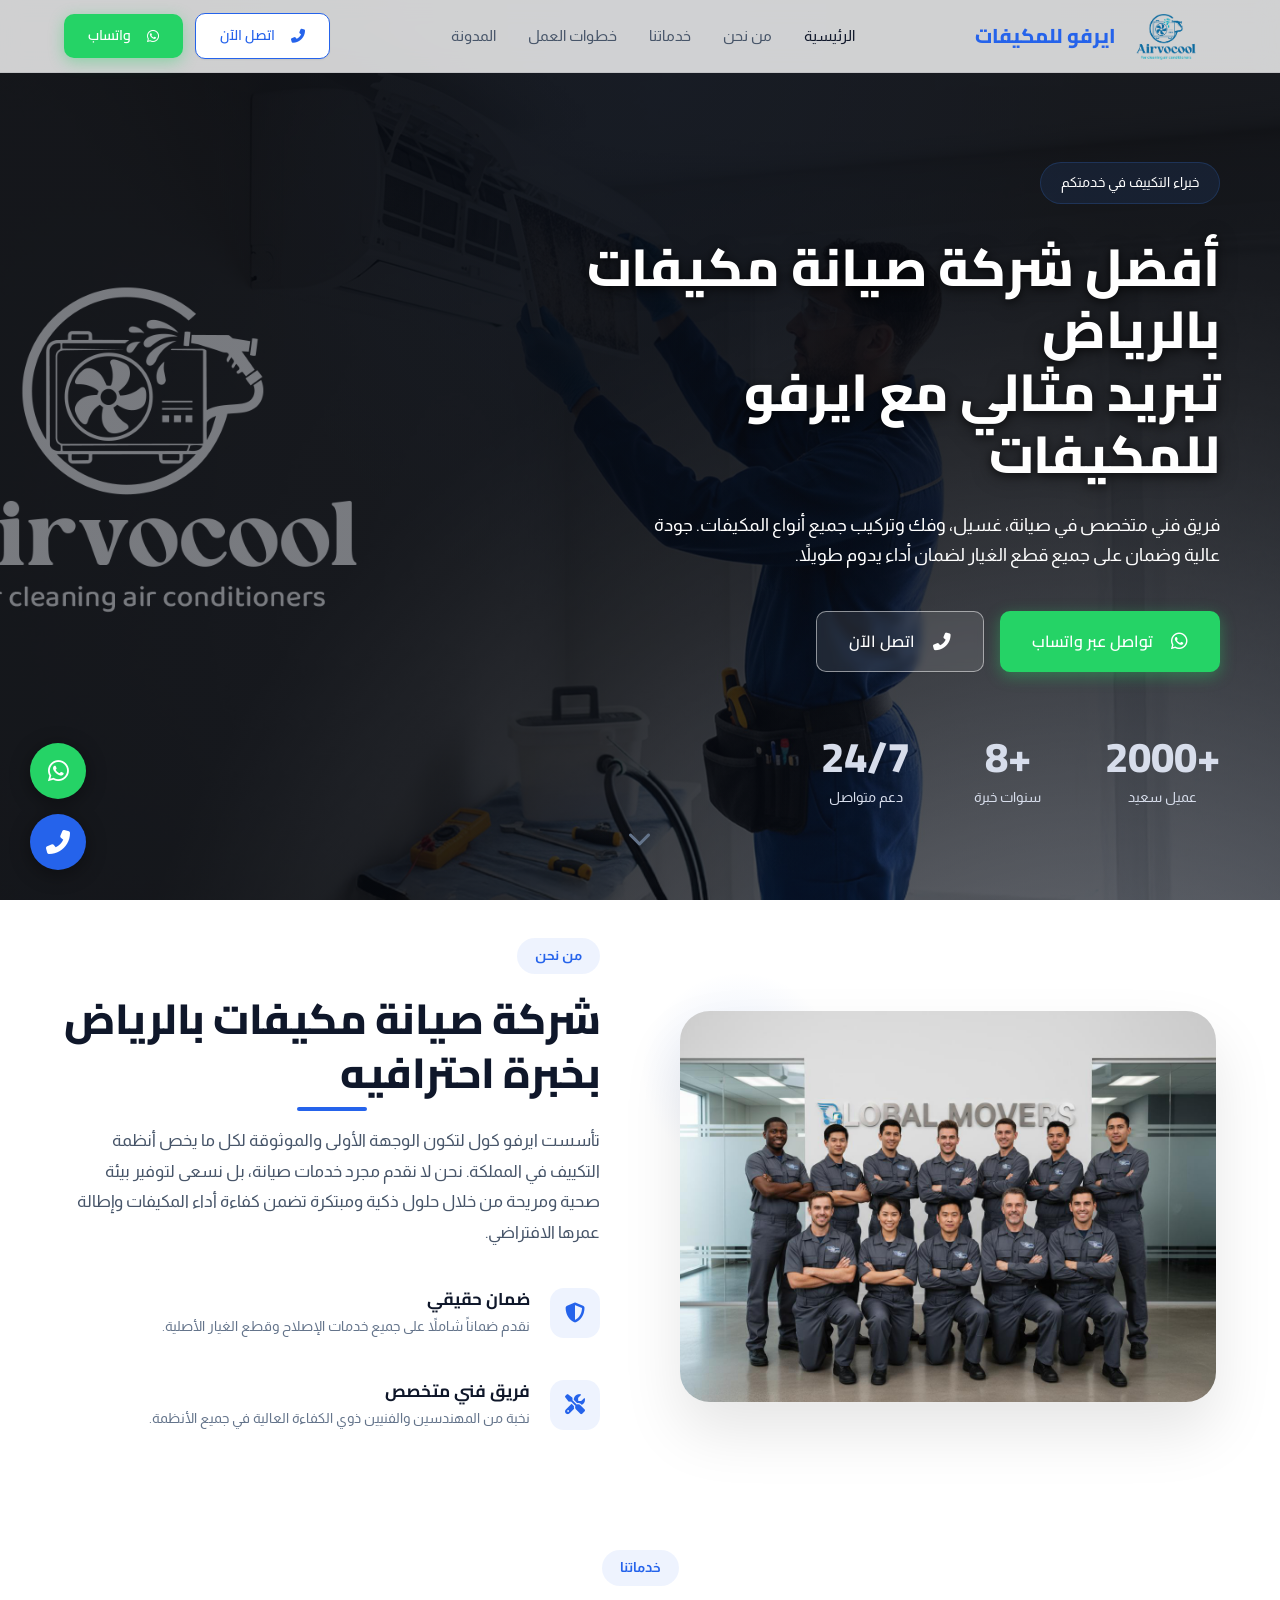
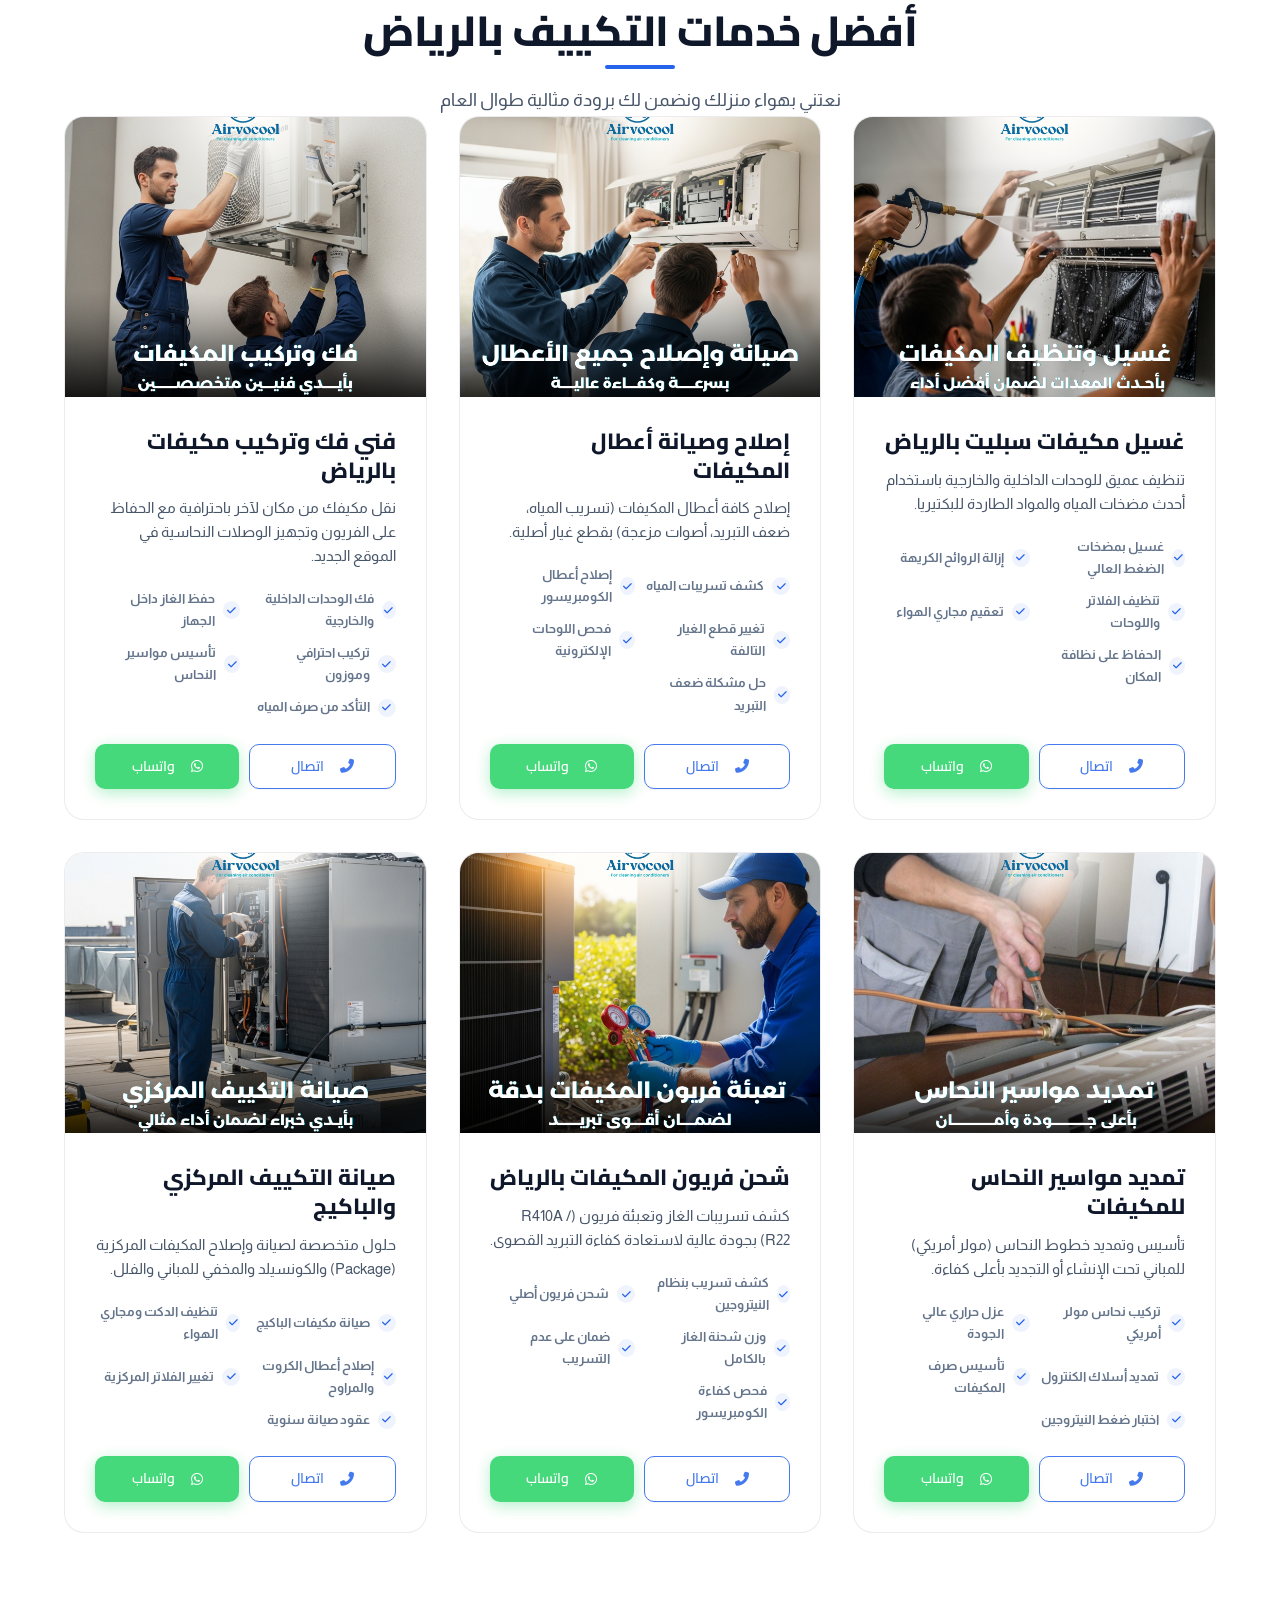
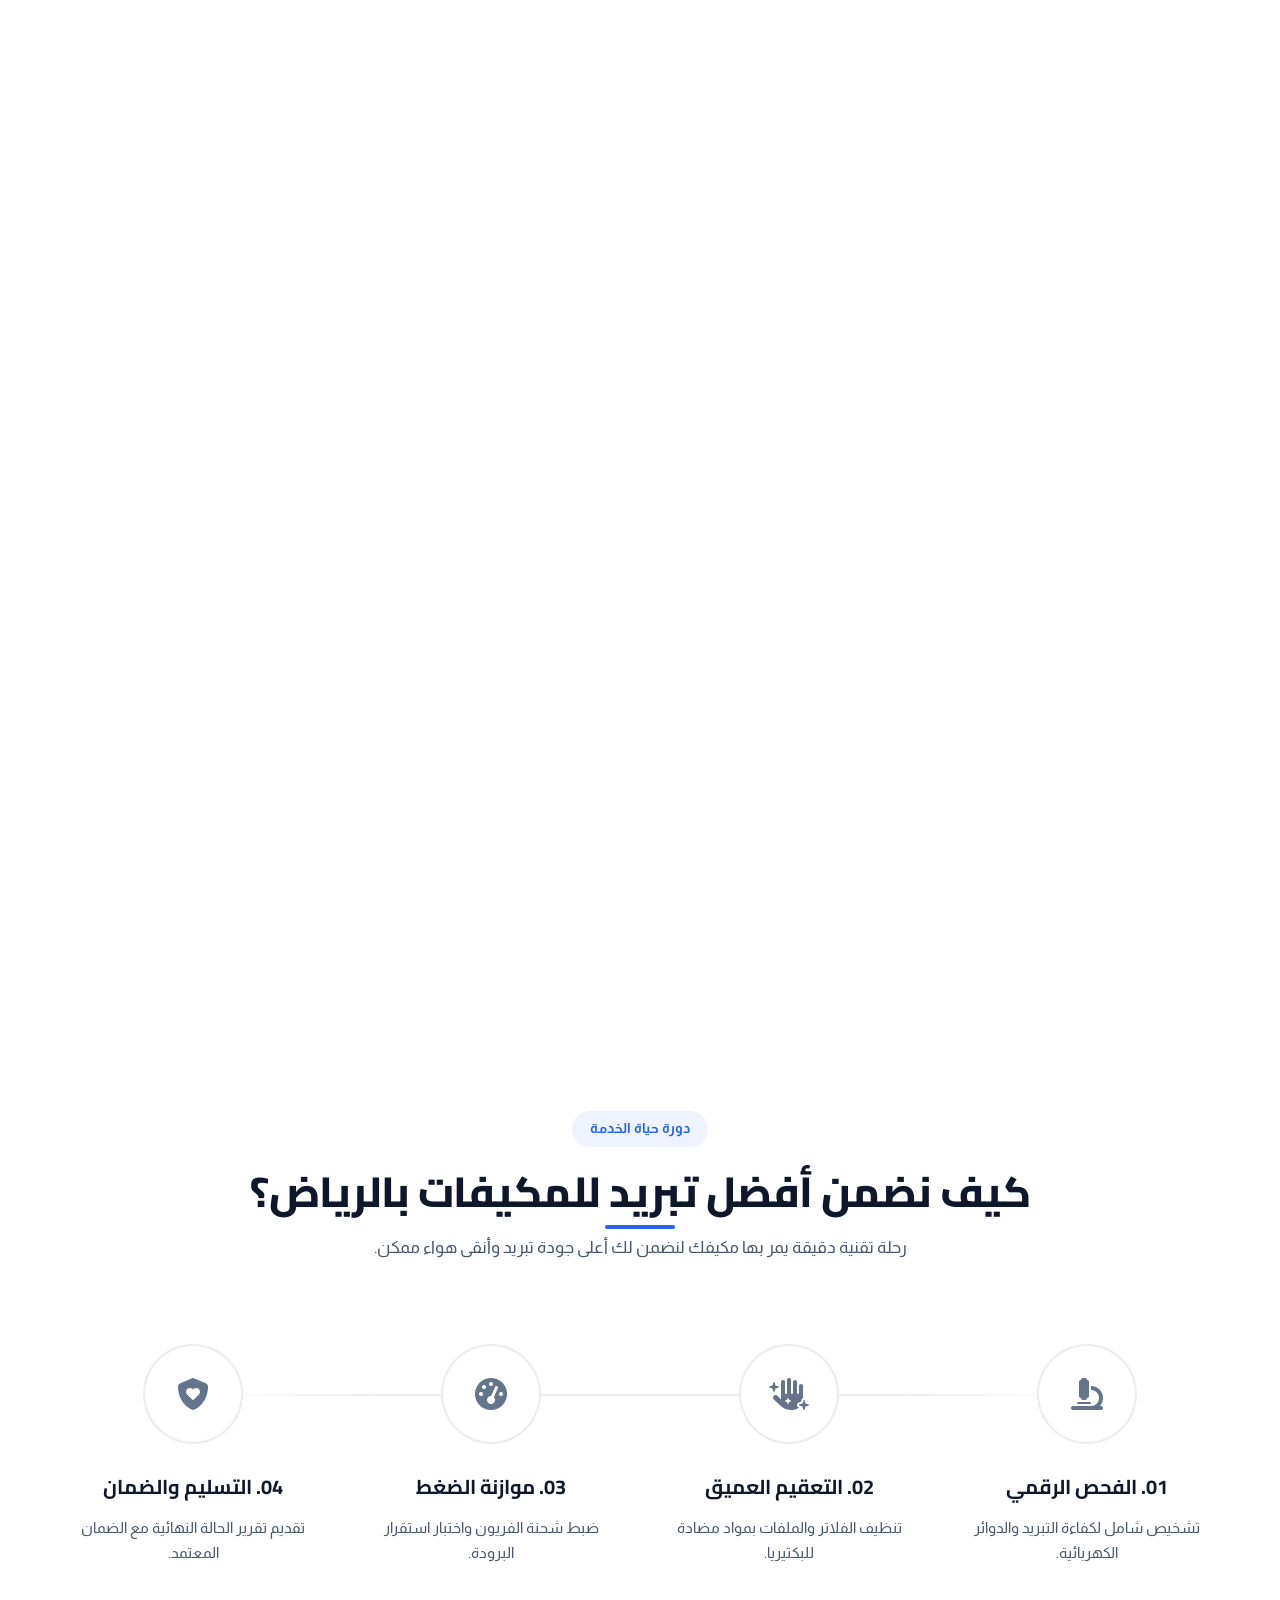
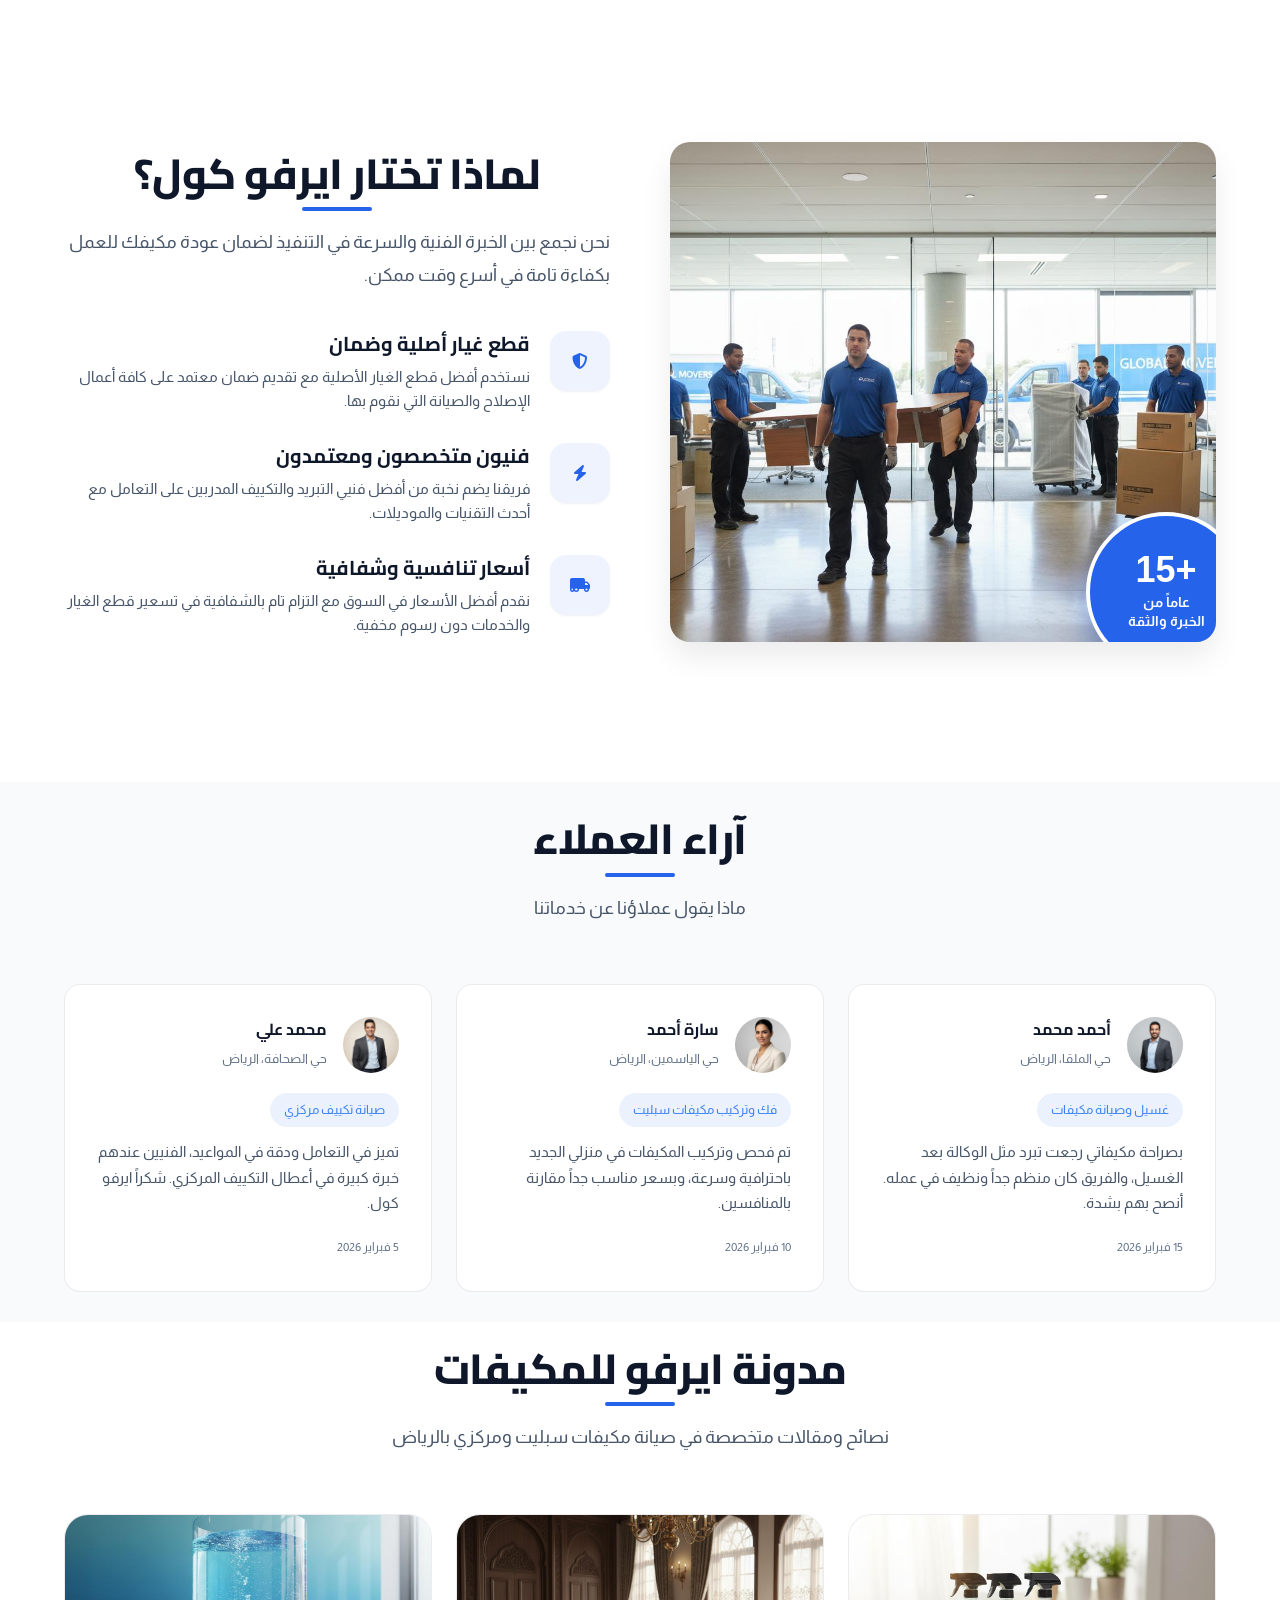
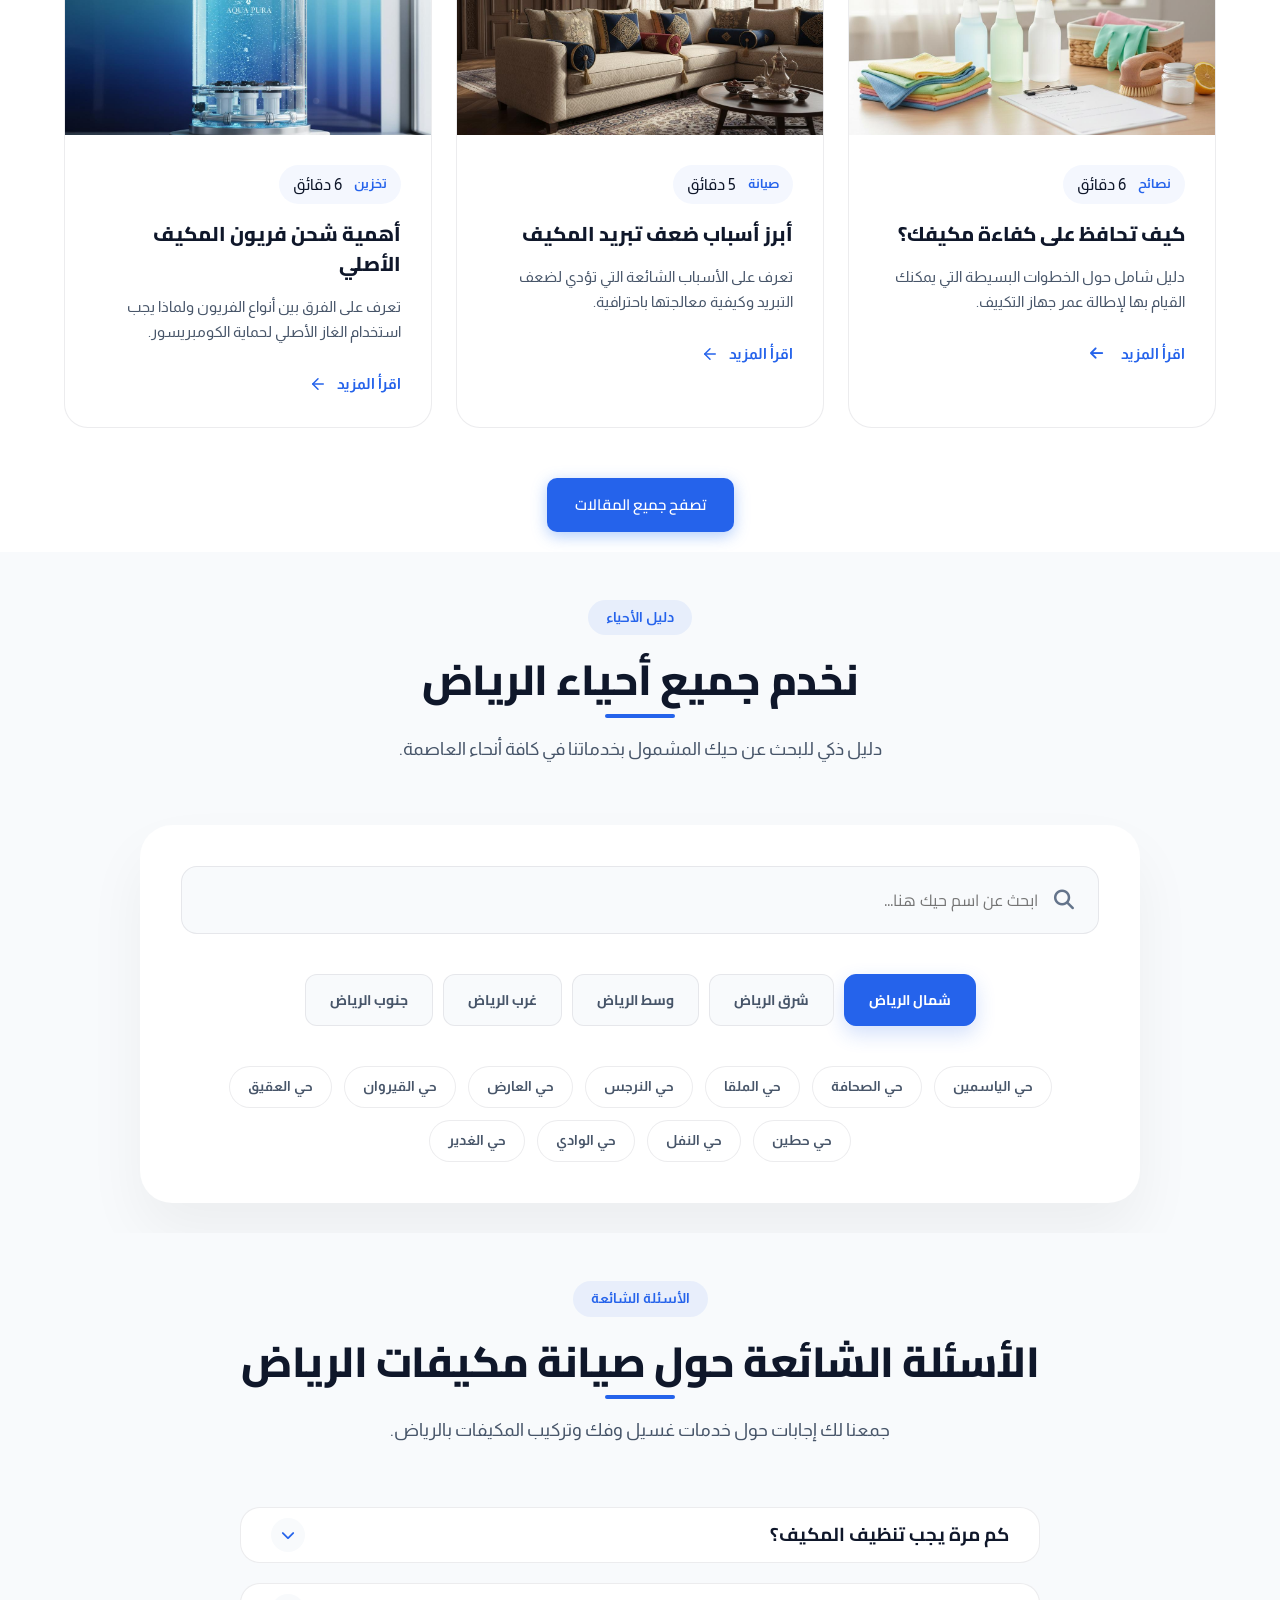
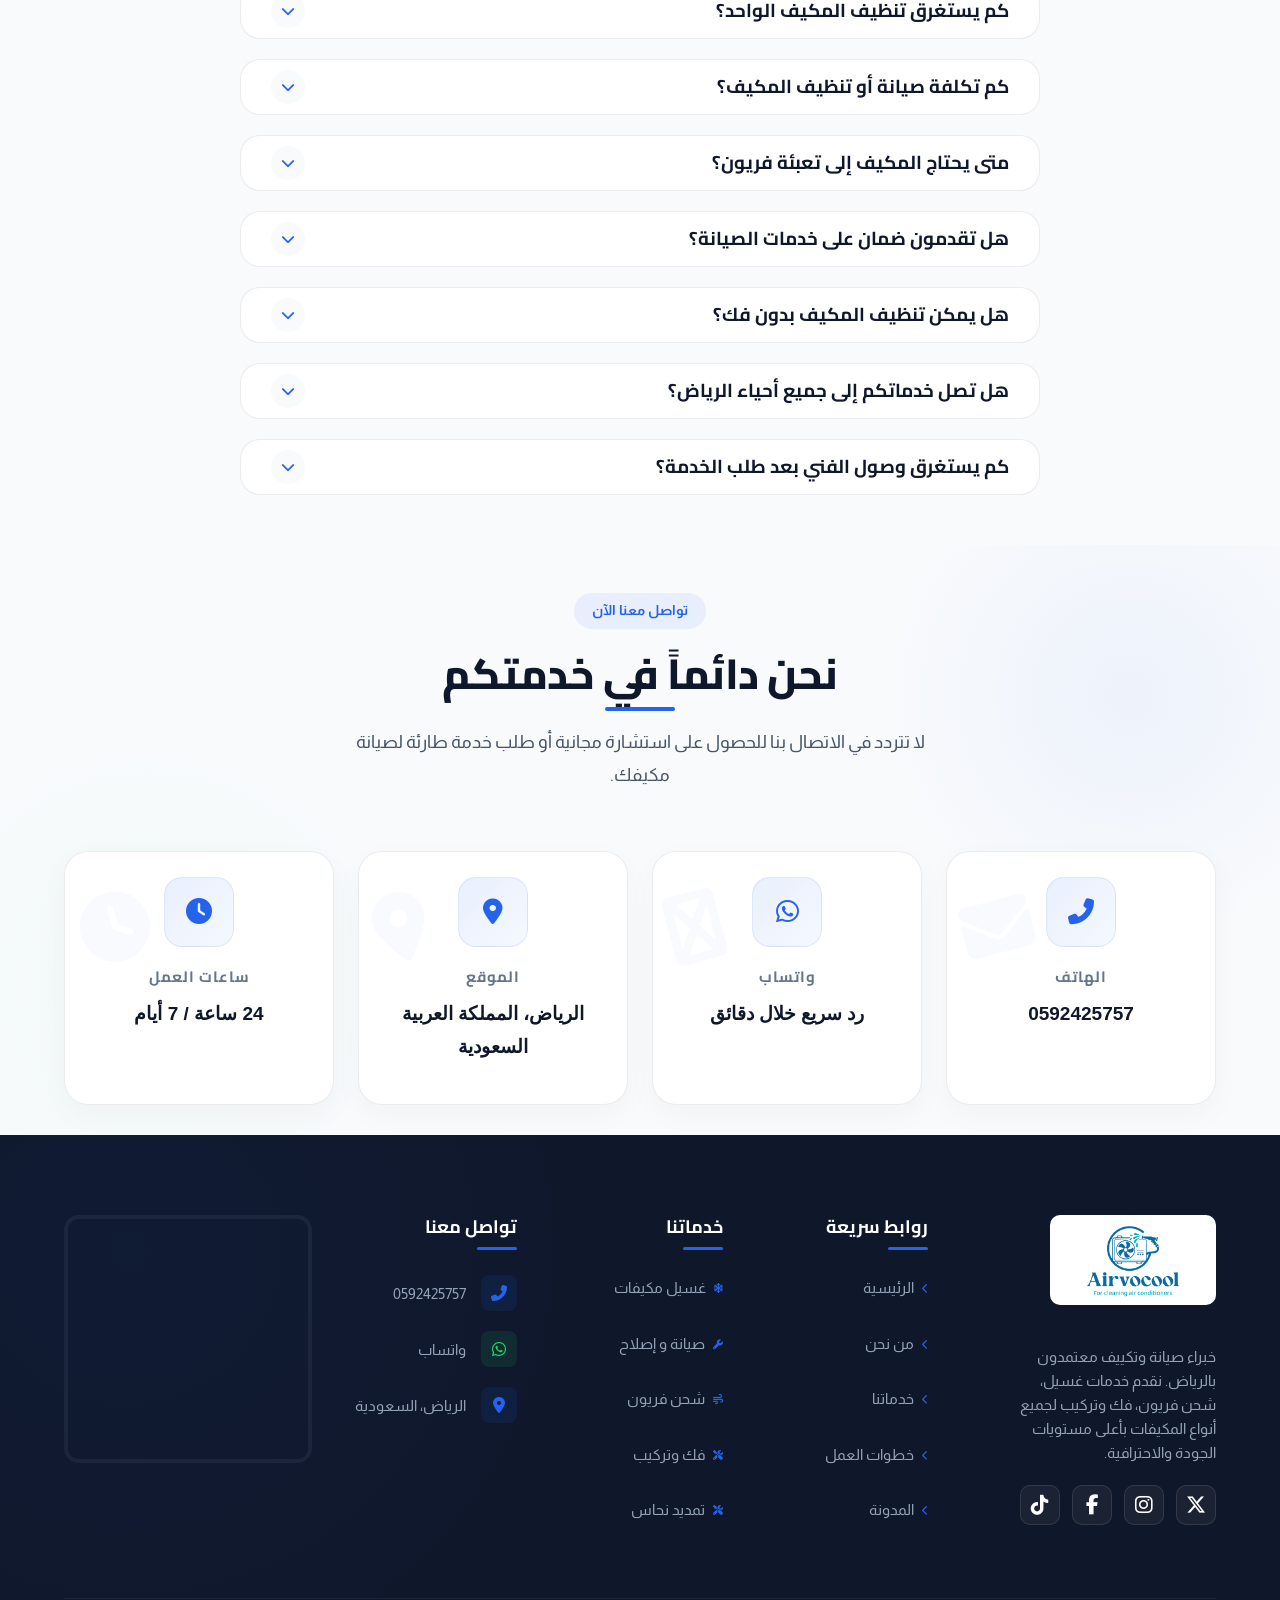
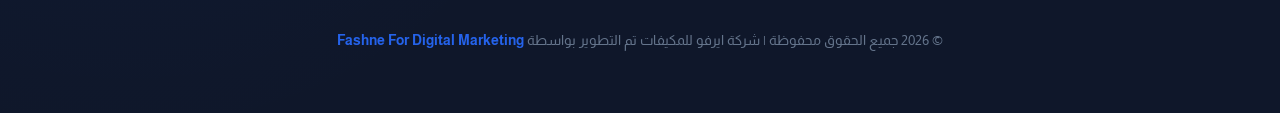
==== commit adb30125: "تعديل-4" ====
--- a/index.html
+++ b/index.html
@@ -7,19 +7,20 @@
   <meta charset="UTF-8">
   <meta name="viewport" content="width=device-width, initial-scale=1.0">
   <meta name="description"
-    content="ركاز لنقل العفش - شركة نقل عفش احترافية في جدة. نقدم خدمات نقل الأثاث، تغليف العفش، فك وتركيب، ونقل المكاتب والفلل. اتصل بنا الآن للحصول على أفضل خدمة.">
+    content="ايرفو للمكيفات - أفضل شركة صيانة مكيفات بالرياض. نقدم خدمات غسيل، فك وتركيب، وشحن فريون لجميع أنواع المكيفات (سبليت، مركزي، كاسيت) بأعلى جودة وضمان.">
   <meta name="keywords"
-    content="نقل عفش، شركة نقل أثاث، تغليف عفش، فك وتركيب أثاث، نقل مكاتب، نقل عفش بجدة، شركة ركاز">
-  <meta name="author" content="ركاز لنقل العفش">
+    content="صيانة مكيفات بالرياض، شركة غسيل مكيفات بالرياض، فك وتركيب مكيفات، فني مكيفات الرياض، شحن فريون، صيانة مكيفات سبليت، ايرفو للمكيفات">
+  <meta name="author" content="ايرفو للمكيفات">
   <meta name="robots" content="index, follow">
 
   <!-- Open Graph -->
-  <meta property="og:title" content="ركاز لنقل العفش | شركة نقل أثاث احترافية في جدة">
-  <meta property="og:description" content="نقل عفش احترافي للمنازل، الفلل، والمكاتب. فريق متخصص في الفك والتركيب والتغليف بأسعار تنافسية.">
+  <meta property="og:title" content="شركة صيانة مكيفات بالرياض | ايرفو للمكيفات | غسيل وتركيب">
+  <meta property="og:description"
+    content="خدمات تكييف احترافية بالرياض: صيانة، غسيل، فك وتركيب، وتعبئة فريون. فريق فني متخصص لراحة منزلك ومكتبك بأفضل الأسعار.">
   <meta property="og:type" content="website">
-  <meta property="og:url" content="https://rakaz-moving.com">
-
-  <title>ركاز لنقل العفش | شركة نقل أثاث احترافية في جدة</title>
+  <meta property="og:url" content="https://rakaz-ac.com">
+
+  <title>افضل شركة صيانة مكيفات بالرياض | ايرفو للمكيفات | غسيل وفك وتركيب</title>
 
   <!-- Fonts -->
   <link rel="preconnect" href="https://fonts.googleapis.com">
@@ -28,6 +29,10 @@
     href="https://fonts.googleapis.com/css2?family=Cairo:wght@400;500;600;700;800&family=Almarai:wght@300;400;700;800&display=swap"
     rel="stylesheet">
 
+  <!-- Font Awesome -->
+  <link rel="stylesheet" href="https://cdnjs.cloudflare.com/ajax/libs/font-awesome/6.5.1/css/all.min.css">
+
+
   <!-- Styles -->
   <link rel="stylesheet" href="assets/css/style.css">
 
@@ -40,23 +45,26 @@
   <header class="navbar">
     <div class="container navbar__container">
       <a href="index.html" class="navbar__logo">
-        <span>ركاز</span> لنقل العفش
+        <img src="./assets/images/airvocool-logo.webp" alt="ايرفو كول لخدمات التكييف" class="navbar__logo-img">
+        <span>ايرفو للمكيفات</span>
       </a>
 
       <nav class="navbar__menu">
         <a href="index.html" class="navbar__link active">الرئيسية</a>
-        <a href="#moving-services" class="navbar__link">خدمات النقل</a>
-        <a href="services.html" class="navbar__link">خدماتنا</a>
+        <a href="#about" class="navbar__link">من نحن</a>
+        <a href="#ac-services" class="navbar__link">خدماتنا</a>
+        <a href="#journey" class="navbar__link">خطوات العمل</a>
         <a href="blog/index.html" class="navbar__link">المدونة</a>
       </nav>
 
       <div class="navbar__cta">
-        <a href="tel:966XXXXXXXXX" class="btn btn--secondary" style="padding: 10px 20px; font-size: 14px;">
-          <svg xmlns="http://www.w3.org/2000/svg" width="16" height="16" viewBox="0 0 24 24" fill="none" stroke="currentColor" stroke-width="2" stroke-linecap="round" stroke-linejoin="round" style="margin-left:5px"><path d="M22 16.92v3a2 2 0 0 1-2.18 2 19.79 19.79 0 0 1-8.63-3.07 19.5 19.5 0 0 1-6-6 19.79 19.79 0 0 1-3.07-8.67A2 2 0 0 1 4.11 2h3a2 2 0 0 1 2 1.72 12.84 12.84 0 0 0 .7 2.81 2 2 0 0 1-.45 2.11L8.09 9.91a16 16 0 0 0 6 6l1.27-1.27a2 2 0 0 1 2.11-.45 12.84 12.84 0 0 0 2.81.7A2 2 0 0 1 22 16.92z"/></svg>
+        <a href="tel:0592425757" class="btn btn--secondary" style="padding: 10px 24px; font-size: 14px;">
+          <i class="fas fa-phone-alt" style="margin-left: 8px;"></i>
           اتصل الآن
         </a>
-        <a href="https://wa.me/966XXXXXXXXX?text=مرحبا%20أريد%20الاستفسار%20عن%20خدمات%20نقل%20العفش"
-          class="btn btn--whatsapp" style="padding: 10px 20px; font-size: 14px;" target="_blank" rel="noopener">
+        <a href="https://wa.me/966592425757?text=مرحبا%20أريد%20الاستفسار%20عن%20خدمات%20التكييف"
+          class="btn btn--whatsapp" style="padding: 10px 24px; font-size: 14px;" target="_blank" rel="noopener">
+          <i class="fab fa-whatsapp" style="margin-left: 8px;"></i>
           واتساب
         </a>
       </div>
@@ -74,23 +82,24 @@
     <section class="hero" id="home">
       <div class="hero__content">
         <div class="hero__badge">
-          خدمات نقل عفش احترافية
+          خبراء التكييف في خدمتكم
         </div>
         <h1 class="hero__title">
-          خبراء نقل العفش لراحة بالك<br>
-          أمان وجودة تدوم مع ركاز
+          أفضل شركة صيانة مكيفات بالرياض<br>
+          تبريد مثالي مع ايرفو للمكيفات
         </h1>
         <p class="hero__description">
-          فريق متخصص في نقل الأثاث بأحدث الأساليب وسيارات مجهزة. تغليف احترافي يضمن سلامة ممتلكاتك من الخدش أو الكسر.
+          فريق فني متخصص في صيانة، غسيل، وفك وتركيب جميع أنواع المكيفات. جودة عالية وضمان على جميع قطع الغيار لضمان أداء
+          يدوم طويلاً.
         </p>
         <div class="hero__buttons">
-          <a href="https://wa.me/966XXXXXXXXX?text=مرحبا%20أريد%20الاستفسار%20عن%20خدمات%20نقل%20العفش"
+          <a href="https://wa.me/966592425757?text=مرحبا%20أريد%20الاستفسار%20عن%20خدمات%20التكييف"
             class="btn btn--whatsapp btn--large" target="_blank" rel="noopener">
-            <span>💬</span>
+            <i class="fab fa-whatsapp" style="margin-left: 10px; font-size: 1.2em;"></i>
             تواصل عبر واتساب
           </a>
-          <a href="tel:966XXXXXXXXX" class="btn btn--secondary hero-btn btn--large">
-            <svg xmlns="http://www.w3.org/2000/svg" width="20" height="20" viewBox="0 0 24 24" fill="none" stroke="currentColor" stroke-width="2" stroke-linecap="round" stroke-linejoin="round" style="margin-left:5px"><path d="M22 16.92v3a2 2 0 0 1-2.18 2 19.79 19.79 0 0 1-8.63-3.07 19.5 19.5 0 0 1-6-6 19.79 19.79 0 0 1-3.07-8.67A2 2 0 0 1 4.11 2h3a2 2 0 0 1 2 1.72 12.84 12.84 0 0 0 .7 2.81 2 2 0 0 1-.45 2.11L8.09 9.91a16 16 0 0 0 6 6l1.27-1.27a2 2 0 0 1 2.11-.45 12.84 12.84 0 0 0 2.81.7A2 2 0 0 1 22 16.92z"/></svg>
+          <a href="tel:0592425757" class="btn btn--secondary hero-btn btn--large">
+            <i class="fas fa-phone-alt" style="margin-left: 10px; font-size: 1.1em;"></i>
             اتصل الآن
           </a>
         </div>
@@ -112,96 +121,61 @@
       </div>
 
       <div class="hero__scroll">
-        <span>↓</span>
+        <i class="fas fa-chevron-down"></i>
       </div>
     </section>
-    <section class="about" id="about">
-      <div class="container about__container">
-
-        <!-- Image -->
-
-        <!-- Content -->
-        <section class="about-rich" id="about">
-
-          <div class="container">
-
-            <!-- Header -->
-            <div class="about-rich__header">
-              <span class="about-rich__badge">من نحن</span>
-
-              <h2 class="about-rich__title">
-                خبرة حقيقية في تقديم
-                <span class="highlight">خدمات نقل عفش احترافية</span>
-              </h2>
-
-              <p class="about-rich__description">
-                في ركاز نؤمن أن نقل العفش ليس مجرد تحريك أثاث،
-                بل عملية تتطلب الدقة والأمان لضمان سلامة ممتلكاتك.
-                نقدم خدمات نقل متكاملة تشمل الفك، التغليف، والتركيب
-                بأيدي فنيين محترفين وسيارات مجهزة.
-              </p>
-            </div>
-
-            <!-- Philosophy -->
-            <div class="about-rich__cards">
-
-              <div class="about-box">
-                <h3>فلسفتنا</h3>
-                <p>
-                  تقديم تجربة نقل آمنة وسلسة تركز على حماية كل
-                  قطعة أثاث وكأنها ملكنا الخاص.
-                </p>
-              </div>
-
-              <div class="about-box">
-                <h3>رؤيتنا</h3>
-                <p>
-                  أن نكون الاسم الأكثر ثقة في مجال نقل العفش
-                  من خلال الالتزام بالمواعيد ومعايير الأمان العالمية.
-                </p>
-              </div>
-
-            </div>
-
-            <!-- Features -->
-            <ul class="about-rich__features">
-              <li>✔ فريق متخصص في الفك والتركيب</li>
-              <li>✔ تغليف احترافي بمواد عالية الجودة</li>
-              <li>✔ التزام كامل بالمواعيد المتفق عليها</li>
-              <li>✔ سيارات نقل مجهزة ومغلقة</li>
-              <li>✔ أحدث معدات الرفع والهيدروليك</li>
-              <li>✔ خدمة عملاء لمتابعة حالة النقل</li>
-            </ul>
-
-            <!-- Stats -->
-            <div class="about-rich__stats">
-              <div><strong>1200+</strong><span>عميل سعيد</span></div>
-              <div><strong>5+</strong><span>سنوات خبرة</span></div>
-              <div><strong>98%</strong><span>رضا العملاء</span></div>
-            </div>
-
-            <!-- CTA -->
-            <div class="about-rich__cta">
-              <a href="#contact" class="btn btn--primary  btn--large">
-                احجز خدمتك الآن
-              </a>
-            </div>
-
-          </div>
-        </section>
-
+    <section class="about-premium" id="about">
+      <div class="container about-premium__container">
+        <div class="about-premium__image animate-on-scroll">
+          <div class="about-premium__img-wrapper">
+            <img src="./assets/images/why-us.webp" alt="عن شركة ايرفو كول لخدمات التكييف" loading="lazy">
+
+          </div>
+          <div class="about-premium__decoration"></div>
+        </div>
+
+        <div class="about-premium__content animate-on-scroll">
+          <span class="section-badge"> من نحن </span>
+          <h2 class="section-title">شركة <span>صيانة مكيفات بالرياض</span> بخبرة احترافيه </h2>
+          <p class="section-description">
+            تأسست ايرفو كول لتكون الوجهة الأولى والموثوقة لكل ما يخص أنظمة التكييف في المملكة. نحن لا نقدم مجرد خدمات
+            صيانة،
+            بل نسعى لتوفير بيئة صحية ومريحة من خلال حلول ذكية ومبتكرة تضمن كفاءة أداء المكيفات وإطالة عمرها الافتراضي.
+          </p>
+
+          <div class="about-premium__features">
+            <div class="feature-item">
+              <div class="feature-item__icon"><i class="fas fa-shield-alt"></i></div>
+              <div class="feature-item__text">
+                <h4>ضمان حقيقي</h4>
+                <p>نقدم ضماناً شاملاً على جميع خدمات الإصلاح وقطع الغيار الأصلية.</p>
+              </div>
+            </div>
+            <div class="feature-item">
+              <div class="feature-item__icon"><i class="fas fa-tools"></i></div>
+              <div class="feature-item__text">
+                <h4>فريق فني متخصص</h4>
+                <p>نخبة من المهندسين والفنيين ذوي الكفاءة العالية في جميع الأنظمة.</p>
+              </div>
+            </div>
+          </div>
+
+
+
+
+        </div>
       </div>
     </section>
     <!-- Moving Services Section -->
-    <section class="services-grid" id="moving-services">
+    <section class="services-grid" id="ac-services">
       <div class="container">
         <div class="services-grid__header">
           <span class="section-badge">خدماتنا</span>
 
-          <h2 class="section-title">حلول النقل المتكاملة</h2>
+          <h2 class="section-title">أفضل خدمات التكييف بالرياض</h2>
 
           <p class="section-subtitle">
-            نعتني بأثاثك وننقله بأمان إلى وجهتك الجديدة
+            نعتني بهواء منزلك ونضمن لك برودة مثالية طوال العام
           </p>
         </div>
 
@@ -210,29 +184,32 @@
           <!-- نقل عفش المنازل -->
           <article class="service-grid-card animate-on-scroll">
             <div class="service-grid-card__image">
-              <img src="./assets/images/service-moving.webp" alt="نقل عفش المنازل" loading="lazy">
+              <img src="./assets/images/air-conditioner-cleaning-and-washing.webp" alt="تنظيف مكيفات سبليت"
+                loading="lazy">
             </div>
 
             <div class="service-grid-card__content">
-              <h3 class="service-grid-card__title">نقل عفش المنازل</h3>
+              <h3 class="service-grid-card__title">غسيل مكيفات سبليت بالرياض</h3>
 
               <p class="service-grid-card__description">
-                نقل شامل لأثاث المنازل مع الفك والتركيب لضمان تجربة انتقال مريحة وخالية من الإجهاد.
+                تنظيف عميق للوحدات الداخلية والخارجية باستخدام أحدث مضخات المياه والمواد الطاردة للبكتيريا.
               </p>
 
               <ul class="service-grid-card__list">
-                <li>فك وتركيب غرف النوم</li>
-                <li>تغليف شامل للأثاث</li>
-                <li>نقل الأجهزة الكهربائية</li>
-                <li>حماية التحف والزجاج</li>
-                <li>عمالة مدربة ومحترفة</li>
+                <li>غسيل بمضخات الضغط العالي</li>
+                <li>إزالة الروائح الكريهة</li>
+                <li>تنظيف الفلاتر واللوحات</li>
+                <li>تعقيم مجاري الهواء</li>
+                <li>الحفاظ على نظافة المكان</li>
               </ul>
 
               <div class="service-grid-card__actions">
-                <a href="tel:966XXXXXXXXX" class="btn btn--secondary">
-                  <svg xmlns="http://www.w3.org/2000/svg" width="16" height="16" viewBox="0 0 24 24" fill="none" stroke="currentColor" stroke-width="2" stroke-linecap="round" stroke-linejoin="round" style="margin-left:8px"><path d="M22 16.92v3a2 2 0 0 1-2.18 2 19.79 19.79 0 0 1-8.63-3.07 19.5 19.5 0 0 1-6-6 19.79 19.79 0 0 1-3.07-8.67A2 2 0 0 1 4.11 2h3a2 2 0 0 1 2 1.72 12.84 12.84 0 0 0 .7 2.81 2 2 0 0 1-.45 2.11L8.09 9.91a16 16 0 0 0 6 6l1.27-1.27a2 2 0 0 1 2.11-.45 12.84 12.84 0 0 0 2.81.7A2 2 0 0 1 22 16.92z"/></svg> اتصال
+                <a href="tel:0592425757" class="btn btn--secondary">
+                  <i class="fas fa-phone-alt" style="margin-left: 8px;"></i> اتصال
                 </a>
-                <a href="https://wa.me/966XXXXXXXXX" class="btn btn--whatsapp" target="_blank">💬 واتساب</a>
+                <a href="https://wa.me/966592425757" class="btn btn--whatsapp" target="_blank">
+                  <i class="fab fa-whatsapp" style="margin-left: 8px;"></i> واتساب
+                </a>
               </div>
             </div>
           </article>
@@ -240,29 +217,31 @@
           <!-- صيانة المكيفات (AC) -->
           <article class="service-grid-card animate-on-scroll">
             <div class="service-grid-card__image">
-              <img src="./assets/images/villa-truns.webp" alt="غسيل وصيانة المكيفات" loading="lazy">
+              <img src="./assets/images/maintenance-and-repair-faults.webp" alt="صيانة وإصلاح المكيفات" loading="lazy">
             </div>
 
             <div class="service-grid-card__content">
-              <h3 class="service-grid-card__title">غسيل وصيانة المكيفات</h3>
+              <h3 class="service-grid-card__title">إصلاح وصيانة أعطال المكيفات</h3>
 
               <p class="service-grid-card__description">
-                تنظيف دقيق بأحدث المعدات لضمان هواء نقي، أداء تبريد يفوق التوقعات، وإطالة عمر جهازك.
+                إصلاح كافة أعطال المكيفات (تسريب المياه، ضعف التبريد، أصوات مزعجة) بقطع غيار أصلية.
               </p>
 
               <ul class="service-grid-card__list">
-                <li>غسيل الفلاتر واللوحات</li>
-                <li>إزالة الأتربة والبكتيريا</li>
-                <li>تسليك مجرى التصريف</li>
-                <li>فحص كفاءة التبريد</li>
-                <li>فنيون متخصصون</li>
+                <li>كشف تسريبات المياه</li>
+                <li>إصلاح أعطال الكومبريسور</li>
+                <li>تغيير قطع الغيار التالفة</li>
+                <li>فحص اللوحات الإلكترونية</li>
+                <li>حل مشكلة ضعف التبريد</li>
               </ul>
 
               <div class="service-grid-card__actions">
-                <a href="tel:966XXXXXXXXX" class="btn btn--secondary">
-                  <svg xmlns="http://www.w3.org/2000/svg" width="16" height="16" viewBox="0 0 24 24" fill="none" stroke="currentColor" stroke-width="2" stroke-linecap="round" stroke-linejoin="round" style="margin-left:8px"><path d="M22 16.92v3a2 2 0 0 1-2.18 2 19.79 19.79 0 0 1-8.63-3.07 19.5 19.5 0 0 1-6-6 19.79 19.79 0 0 1-3.07-8.67A2 2 0 0 1 4.11 2h3a2 2 0 0 1 2 1.72 12.84 12.84 0 0 0 .7 2.81 2 2 0 0 1-.45 2.11L8.09 9.91a16 16 0 0 0 6 6l1.27-1.27a2 2 0 0 1 2.11-.45 12.84 12.84 0 0 0 2.81.7A2 2 0 0 1 22 16.92z"/></svg> اتصال
+                <a href="tel:0592425757" class="btn btn--secondary">
+                  <i class="fas fa-phone-alt" style="margin-left: 8px;"></i> اتصال
                 </a>
-                <a href="https://wa.me/966XXXXXXXXX" class="btn btn--whatsapp" target="_blank">💬 واتساب</a>
+                <a href="https://wa.me/966592425757" class="btn btn--whatsapp" target="_blank">
+                  <i class="fab fa-whatsapp" style="margin-left: 8px;"></i> واتساب
+                </a>
               </div>
             </div>
           </article>
@@ -270,29 +249,32 @@
           <!-- فك وتركيب الأثاث -->
           <article class="service-grid-card animate-on-scroll">
             <div class="service-grid-card__image">
-              <img src="./assets/images/fak-and-tarkep.webp" alt="فك وتركيب الأثاث" loading="lazy">
+              <img src="./assets/images/air-conditioner-installation-and-removal.webp" alt="فك وتركيب المكيفات"
+                loading="lazy">
             </div>
 
             <div class="service-grid-card__content">
-              <h3 class="service-grid-card__title">فك وتركيب الأثاث</h3>
+              <h3 class="service-grid-card__title">فني فك وتركيب مكيفات بالرياض</h3>
 
               <p class="service-grid-card__description">
-                فنيون متخصصون في فك وتركيب جميع أنواع الأثاث (غرف نوم، مطابخ، ستائر) بدقة عالية.
+                نقل مكيفك من مكان لآخر باحترافية مع الحفاظ على الفريون وتجهيز الوصلات النحاسية في الموقع الجديد.
               </p>
 
               <ul class="service-grid-card__list">
-                <li>فك وتركيب المطابخ</li>
-                <li>نجارون متخصصون</li>
-                <li>فك وتركيب الستائر</li>
-                <li>تركيب غرف ايكيا</li>
-                <li>صيانة بسيطة للأثاث</li>
+                <li>فك الوحدات الداخلية والخارجية</li>
+                <li>حفظ الغاز داخل الجهاز</li>
+                <li>تركيب احترافي وموزون</li>
+                <li>تأسيس مواسير النحاس</li>
+                <li>التأكد من صرف المياه</li>
               </ul>
 
               <div class="service-grid-card__actions">
-                <a href="tel:966XXXXXXXXX" class="btn btn--secondary">
-                  <svg xmlns="http://www.w3.org/2000/svg" width="16" height="16" viewBox="0 0 24 24" fill="none" stroke="currentColor" stroke-width="2" stroke-linecap="round" stroke-linejoin="round" style="margin-left:8px"><path d="M22 16.92v3a2 2 0 0 1-2.18 2 19.79 19.79 0 0 1-8.63-3.07 19.5 19.5 0 0 1-6-6 19.79 19.79 0 0 1-3.07-8.67A2 2 0 0 1 4.11 2h3a2 2 0 0 1 2 1.72 12.84 12.84 0 0 0 .7 2.81 2 2 0 0 1-.45 2.11L8.09 9.91a16 16 0 0 0 6 6l1.27-1.27a2 2 0 0 1 2.11-.45 12.84 12.84 0 0 0 2.81.7A2 2 0 0 1 22 16.92z"/></svg> اتصال
+                <a href="tel:0592425757" class="btn btn--secondary">
+                  <i class="fas fa-phone-alt" style="margin-left: 8px;"></i> اتصال
                 </a>
-                <a href="https://wa.me/966XXXXXXXXX" class="btn btn--whatsapp" target="_blank">💬 واتساب</a>
+                <a href="https://wa.me/966592425757" class="btn btn--whatsapp" target="_blank">
+                  <i class="fab fa-whatsapp" style="margin-left: 8px;"></i> واتساب
+                </a>
               </div>
             </div>
           </article>
@@ -300,29 +282,31 @@
           <!-- فك وتركيب المكيفات (AC) -->
           <article class="service-grid-card animate-on-scroll">
             <div class="service-grid-card__image">
-              <img src="./assets/images/offe-trust.webp" alt="فك وتركيب المكيفات" loading="lazy">
+              <img src="./assets/images/copper-pipe-installation.webp" alt="تمديد مواسير النحاس" loading="lazy">
             </div>
 
             <div class="service-grid-card__content">
-              <h3 class="service-grid-card__title">فك وتركيب المكيفات</h3>
+              <h3 class="service-grid-card__title">تمديد مواسير النحاس للمكيفات</h3>
 
               <p class="service-grid-card__description">
-                فريق فني متخصص لفك وتجهيز مكيفاتك للنقل، ثم تركيبها باحترافية في الموقع الجديد دون أي خسائر.
+                تأسيس وتمديد خطوط النحاس (مولر أمريكي) للمباني تحت الإنشاء أو التجديد بأعلى كفاءة.
               </p>
 
               <ul class="service-grid-card__list">
-                <li>حفظ غاز الفريون</li>
-                <li>فك الوحدات الداخلية</li>
-                <li>فك الوحدات الخارجية</li>
-                <li>نقل آمن للمكيف</li>
-                <li>تركيب احترافي</li>
+                <li>تركيب نحاس مولر أمريكي</li>
+                <li>عزل حراري عالي الجودة</li>
+                <li>تمديد أسلاك الكنترول</li>
+                <li>تأسيس صرف المكيفات</li>
+                <li>اختبار ضغط النيتروجين</li>
               </ul>
 
               <div class="service-grid-card__actions">
-                <a href="tel:966XXXXXXXXX" class="btn btn--secondary">
-                  <svg xmlns="http://www.w3.org/2000/svg" width="16" height="16" viewBox="0 0 24 24" fill="none" stroke="currentColor" stroke-width="2" stroke-linecap="round" stroke-linejoin="round" style="margin-left:8px"><path d="M22 16.92v3a2 2 0 0 1-2.18 2 19.79 19.79 0 0 1-8.63-3.07 19.5 19.5 0 0 1-6-6 19.79 19.79 0 0 1-3.07-8.67A2 2 0 0 1 4.11 2h3a2 2 0 0 1 2 1.72 12.84 12.84 0 0 0 .7 2.81 2 2 0 0 1-.45 2.11L8.09 9.91a16 16 0 0 0 6 6l1.27-1.27a2 2 0 0 1 2.11-.45 12.84 12.84 0 0 0 2.81.7A2 2 0 0 1 22 16.92z"/></svg> اتصال
+                <a href="tel:0592425757" class="btn btn--secondary">
+                  <i class="fas fa-phone-alt" style="margin-left: 8px;"></i> اتصال
                 </a>
-                <a href="https://wa.me/966XXXXXXXXX" class="btn btn--whatsapp" target="_blank">💬 واتساب</a>
+                <a href="https://wa.me/966592425757" class="btn btn--whatsapp" target="_blank">
+                  <i class="fab fa-whatsapp" style="margin-left: 8px;"></i> واتساب
+                </a>
               </div>
             </div>
           </article>
@@ -330,29 +314,31 @@
           <!-- تغليف العفش -->
           <article class="service-grid-card animate-on-scroll">
             <div class="service-grid-card__image">
-              <img src="./assets/images/service-packing.webp" alt="تغليف العفش" loading="lazy">
+              <img src="./assets/images/air-conditioner-freon-refilling.webp" alt="تعبئة فريون المكيفات" loading="lazy">
             </div>
 
             <div class="service-grid-card__content">
-              <h3 class="service-grid-card__title">تغليف العفش الاحترافي</h3>
+              <h3 class="service-grid-card__title">شحن فريون المكيفات بالرياض</h3>
 
               <p class="service-grid-card__description">
-                نستخدم أفضل خامات التغليف لضمان حماية الأثاث من الخدوش والأتربة أثناء عملية النقل.
+                كشف تسريبات الغاز وتعبئة فريون (R410A / R22) بجودة عالية لاستعادة كفاءة التبريد القصوى.
               </p>
 
               <ul class="service-grid-card__list">
-                <li>تغليف كرتوني متين</li>
-                <li>استخدام الفقاعات الهوائية</li>
-                <li>تغليف النايلون لحماية الجلود</li>
-                <li>صناديق مبطنة للزجاج</li>
-                <li>تغليف السجاد والمفروشات</li>
+                <li>كشف تسريب بنظام النيتروجين</li>
+                <li>شحن فريون أصلي</li>
+                <li>وزن شحنة الغاز بالكامل</li>
+                <li>ضمان على عدم التسريب</li>
+                <li>فحص كفاءة الكومبريسور</li>
               </ul>
 
               <div class="service-grid-card__actions">
-                <a href="tel:966XXXXXXXXX" class="btn btn--secondary">
-                  <svg xmlns="http://www.w3.org/2000/svg" width="16" height="16" viewBox="0 0 24 24" fill="none" stroke="currentColor" stroke-width="2" stroke-linecap="round" stroke-linejoin="round" style="margin-left:8px"><path d="M22 16.92v3a2 2 0 0 1-2.18 2 19.79 19.79 0 0 1-8.63-3.07 19.5 19.5 0 0 1-6-6 19.79 19.79 0 0 1-3.07-8.67A2 2 0 0 1 4.11 2h3a2 2 0 0 1 2 1.72 12.84 12.84 0 0 0 .7 2.81 2 2 0 0 1-.45 2.11L8.09 9.91a16 16 0 0 0 6 6l1.27-1.27a2 2 0 0 1 2.11-.45 12.84 12.84 0 0 0 2.81.7A2 2 0 0 1 22 16.92z"/></svg> اتصال
+                <a href="tel:0592425757" class="btn btn--secondary">
+                  <i class="fas fa-phone-alt" style="margin-left: 8px;"></i> اتصال
                 </a>
-                <a href="https://wa.me/966XXXXXXXXX" class="btn btn--whatsapp" target="_blank">💬 واتساب</a>
+                <a href="https://wa.me/966592425757" class="btn btn--whatsapp" target="_blank">
+                  <i class="fab fa-whatsapp" style="margin-left: 8px;"></i> واتساب
+                </a>
               </div>
             </div>
           </article>
@@ -360,29 +346,32 @@
           <!-- تعبئة الفريون (AC) -->
           <article class="service-grid-card animate-on-scroll">
             <div class="service-grid-card__image">
-              <img src="./assets/images/strong-trust.webp" alt="تعبئة وتمديد الفريون" loading="lazy">
+              <img src="./assets/images/central-air-conditioning-maintenance.webp" alt="صيانة التكييف المركزي"
+                loading="lazy">
             </div>
 
             <div class="service-grid-card__content">
-              <h3 class="service-grid-card__title">تعبئة وتمديد الفريون</h3>
+              <h3 class="service-grid-card__title">صيانة التكييف المركزي والباكيج</h3>
 
               <p class="service-grid-card__description">
-                خدمات كشف التسربات وتعبئة غاز الفريون الأصلي ليعود تبريد مكيفك كما كان جديداً بأعلى كفاءة.
+                حلول متخصصة لصيانة وإصلاح المكيفات المركزية (Package) والكونسيلد والمخفي للمباني والفلل.
               </p>
 
               <ul class="service-grid-card__list">
-                <li>كشف تسربات الغاز</li>
-                <li>معالجة المشكلة من جذورها</li>
-                <li>غاز فريون أصلي ومعتمد</li>
-                <li>قياس دقيق للضغط</li>
-                <li>ضمان على التعبئة</li>
+                <li>صيانة مكيفات الباكيج</li>
+                <li>تنظيف الدكت ومجاري الهواء</li>
+                <li>إصلاح أعطال الكروت والمراوح</li>
+                <li>تغيير الفلاتر المركزية</li>
+                <li>عقود صيانة سنوية</li>
               </ul>
 
               <div class="service-grid-card__actions">
-                <a href="tel:966XXXXXXXXX" class="btn btn--secondary">
-                  <svg xmlns="http://www.w3.org/2000/svg" width="16" height="16" viewBox="0 0 24 24" fill="none" stroke="currentColor" stroke-width="2" stroke-linecap="round" stroke-linejoin="round" style="margin-left:8px"><path d="M22 16.92v3a2 2 0 0 1-2.18 2 19.79 19.79 0 0 1-8.63-3.07 19.5 19.5 0 0 1-6-6 19.79 19.79 0 0 1-3.07-8.67A2 2 0 0 1 4.11 2h3a2 2 0 0 1 2 1.72 12.84 12.84 0 0 0 .7 2.81 2 2 0 0 1-.45 2.11L8.09 9.91a16 16 0 0 0 6 6l1.27-1.27a2 2 0 0 1 2.11-.45 12.84 12.84 0 0 0 2.81.7A2 2 0 0 1 22 16.92z"/></svg> اتصال
+                <a href="tel:0592425757" class="btn btn--secondary">
+                  <i class="fas fa-phone-alt" style="margin-left: 8px;"></i> اتصال
                 </a>
-                <a href="https://wa.me/966XXXXXXXXX" class="btn btn--whatsapp" target="_blank">💬 واتساب</a>
+                <a href="https://wa.me/966592425757" class="btn btn--whatsapp" target="_blank">
+                  <i class="fab fa-whatsapp" style="margin-left: 8px;"></i> واتساب
+                </a>
               </div>
             </div>
           </article>
@@ -391,222 +380,212 @@
       </div>
     </section>
 
-    <!-- Service Detail 1: نقل عفش المنازل -->
-    <!-- Feature Detail 1: أسطول سيارات -->
-    <section class="service-detail-section">
-      <div class="container service-detail-section__container">
-        <div class="service-detail-section__image">
-          <img src="./assets/images/astole.webp" alt="أسطول سيارات مجهز" loading="lazy">
-        </div>
-        <div class="service-detail-section__content">
-
-  <h2 class="service-main-title">
-    أسطول سيارات مجهز
-    <span>سيارات حديثة مغلقة ومبطنة لحماية مقتنياتك</span>
-  </h2>
-
-  <div class="service-columns">
-
-    <!-- ما نقدمه -->
-    <div class="service-block">
-      <h3>كيف نحمي أثاثك؟</h3>
-      <ul class="feature-list">
-        <li>صناديق مبطنة من الداخل لامتصاص الصدمات</li>
-        <li>أحجام متنوعة تناسب حمولة المنازل والشركات</li>
-        <li>أماكن مخصصة للتحف والزجاج والأشياء القابلة للكسر</li>
-        <li>حماية من العوامل الجوية والأتربة</li>
-        <li>صيانة دورية للسيارات لضمان عدم التعطل</li>
-      </ul>
-    </div>
-
-    <!-- المميزات -->
-    <div class="service-block">
-      <h3>النتيجة</h3>
-      <ul class="feature-list">
-        <li>وصول آمن لممتلكاتك بنسبة 100%</li>
-        <li>سرعة ومرونة في التنقل داخل وخارج جدة</li>
-        <li>حفاظ تام على الخصوصية والممتلكات</li>
-      </ul>
-    </div>
-
-  </div>
-
-  <!-- أهمية الخدمة -->
-  <div class="service-highlight">
-    نحرص دائماً على تجهيز أسطول مركباتنا بأحدث المواصفات العالمية ليلبي جميع احتياجات النقل بأمان وسرعة، ليمنحك تجربة خالية من القلق.
-  </div>
-
-</div>
+    <!-- Rqaze Operational Hub (Interactive Journey) -->
+    <section class="operational-hub animate-on-scroll" id="journey">
+      <div class="container hub-container">
+        <div class="services-grid__header">
+          <span class="section-badge">منهجية العمل</span>
+          <h2 class="section-title">خطوات فحص و <span>صيانة المكيفات</span> بالرياض</h2>
+          <p class="section-subtitle">نتبع خطوات تقنية مدروسة في ايرفو للمكيفات لضمان استعادة الأداء الأصلي للجهاز بنسبة
+            100%.</p>
+        </div>
+
+        <!-- Hub Navigation -->
+        <nav class="hub-nav">
+          <button class="hub-nav-btn active" data-hub="diagnosis">
+            <span>STEP 01</span> التشخيص الرقمي
+          </button>
+          <button class="hub-nav-btn" data-hub="washing">
+            <span>STEP 02</span> التنظيف العميق
+          </button>
+          <button class="hub-nav-btn" data-hub="balancing">
+            <span>STEP 03</span> معايرة الضغط
+          </button>
+          <button class="hub-nav-btn" data-hub="guarantee">
+            <span>STEP 04</span> الاختبار والضمان
+          </button>
+        </nav>
+
+        <!-- Hub Content Panes -->
+        <div class="hub-panes">
+
+          <!-- Pane 1: Diagnosis -->
+          <div class="hub-pane active" id="diagnosis">
+            <div class="hub-details">
+              <div class="hub-step-badge">Phase 01: Analysis</div>
+              <h2>التشخيص الرقمي <span>الشامل</span></h2>
+              <p>نبدأ برحلة فحص دقيقة باستخدام أجهزة الاستشعار الحرارية وقياس استهلاك التيار الكهربائي لتحديد نقاط الضعف
+                بدقة قبل البدء بأي عمل.</p>
+
+              <div class="hub-spec-grid">
+                <div class="spec-item">
+                  <i class="fas fa-temperature-half"></i>
+                  <span>فحص حراري</span>
+                  <p>قياس كفاءة التبريد قبل وبعد الخدمة.</p>
+                </div>
+                <div class="spec-item">
+                  <i class="fas fa-bolt-lightning"></i>
+                  <span>اختبار الدوائر</span>
+                  <p>فحص استقرار التيار الكهربائي والكومبريسور.</p>
+                </div>
+              </div>
+            </div>
+
+            <div class="hub-visual">
+              <div class="visual-hub-icon"><i class="fas fa-microscope"></i></div>
+              <div class="visual-nodes">
+                <div class="node-point p1"></div>
+                <div class="node-point p2"></div>
+                <div class="node-point p3"></div>
+                <div class="node-point p4"></div>
+              </div>
+            </div>
+          </div>
+
+          <!-- Pane 2: Washing -->
+          <div class="hub-pane" id="washing">
+            <div class="hub-details">
+              <div class="hub-step-badge">Phase 02: Execution</div>
+              <h2>التنظيف العميق <span>بالضغط</span></h2>
+              <p>نستخدم أنظمة (Inverter Pumps) المتطورة التي تضمن تغلغل المياه للمبردات بعمق 100%، مع حماية أثاث منزلك
+                عبر نظام الغسيل المغلق.</p>
+
+              <div class="hub-spec-grid">
+                <div class="spec-item">
+                  <i class="fas fa-shield-heart"></i>
+                  <span>حماية الأثاث</span>
+                  <p>أغلفة واقية مخصصة (Covers) لمنع أي تسرب.</p>
+                </div>
+                <div class="spec-item">
+                  <i class="fas fa-hand-sparkles"></i>
+                  <span>تعقيم كيميائي</span>
+                  <p>مواد إيطالية آمنة لقتل 99% من البكتيريا.</p>
+                </div>
+              </div>
+            </div>
+
+            <div class="hub-visual">
+              <div class="visual-hub-icon"><i class="fas fa-droplet"></i></div>
+              <div class="visual-nodes">
+                <div class="node-point p1"></div>
+                <div class="node-point p2"></div>
+                <div class="node-point p3"></div>
+                <div class="node-point p4"></div>
+              </div>
+            </div>
+          </div>
+
+          <!-- Pane 3: Balancing -->
+          <div class="hub-pane" id="balancing">
+            <div class="hub-details">
+              <div class="hub-step-badge">Phase 03: Optimization</div>
+              <h2>معايرة الضغط <span>والشحن</span></h2>
+              <p>عملية احترافية لضبط مستوى غاز الفريون بأجهزة قياس رقمية، لضمان أعلى كفاءة تبريد بأقل استهلاك للطاقة
+                الكهربائية.</p>
+
+              <div class="hub-spec-grid">
+                <div class="spec-item">
+                  <i class="fas fa-gauge-high"></i>
+                  <span>ضبط الفريون</span>
+                  <p>استعادة مستويات الضغط القياسية للمصنع.</p>
+                </div>
+                <div class="spec-item">
+                  <i class="fas fa-fan"></i>
+                  <span>تطهير المسارات</span>
+                  <p>إزالة أي عوائق في مجاري التصريف ومراوح الدفع.</p>
+                </div>
+              </div>
+            </div>
+
+            <div class="hub-visual">
+              <div class="visual-hub-icon"><i class="fas fa-wind"></i></div>
+              <div class="visual-nodes">
+                <div class="node-point p1"></div>
+                <div class="node-point p2"></div>
+                <div class="node-point p3"></div>
+                <div class="node-point p4"></div>
+              </div>
+            </div>
+          </div>
+
+          <!-- Pane 4: Guarantee -->
+          <div class="hub-pane" id="guarantee">
+            <div class="hub-details">
+              <div class="hub-step-badge">Phase 04: Handover</div>
+              <h2>الاختبار النهائي <span>والضمان</span></h2>
+              <p>لا نغادر منزلك إلا بعد اختبار المكيف تحت أقصى الظروف، ونسلمك تقرير الحالة الفنية مع ضمان معتمد يضمن لك
+                راحة البال.</p>
+
+              <div class="hub-spec-grid">
+                <div class="spec-item">
+                  <i class="fas fa-file-shield"></i>
+                  <span>شهادة ضمان</span>
+                  <p>ضمان موثق على جودة العمل وقطع الغيار.</p>
+                </div>
+                <div class="spec-item">
+                  <i class="fas fa-house-chimney-check"></i>
+                  <span>نظافة الموقع</span>
+                  <p>نلتزم بترك المكان نظيفاً كما كان تماماً.</p>
+                </div>
+              </div>
+            </div>
+
+            <div class="hub-visual">
+              <div class="visual-hub-icon"><i class="fas fa-award"></i></div>
+              <div class="visual-nodes">
+                <div class="node-point p1"></div>
+                <div class="node-point p2"></div>
+                <div class="node-point p3"></div>
+                <div class="node-point p4"></div>
+              </div>
+            </div>
+          </div>
+
+        </div>
       </div>
     </section>
 
-    <!-- Service Detail 2: نقل أثاث الفلل -->
-    <!-- Feature Detail 2: أوناش رفع -->
-    <section class="service-detail-section">
-  <div class="container service-detail-section__container">
-
-    <div class="service-detail-section__content">
-
-      <h2 class="service-main-title">
-        احترافية في فك وتركيب المكيفات
-        <span>فريق فني متخصص للتعامل مع جميع أنواع أجهزة التكييف</span>
-      </h2>
-
-      <div class="service-columns">
-
-        <!-- ما نقدمه -->
-        <div class="service-block">
-          <h3>خطوات العمل</h3>
-          <ul class="feature-list">
-            <li>فحص المكيف قبل الفك لضمان كفاءة التبريد</li>
-            <li>تعبئة وحفظ غاز الفريون قبل عملية الفك</li>
-            <li>فك الوحدات الداخلية والخارجية بحذر شديد</li>
-            <li>تجهيز الوصلات والمواسير للنقل الآمن</li>
-            <li>تركيب احترافي في الموقع الجديد والتشغيل التجريبي</li>
-          </ul>
-        </div>
-
-        <!-- المميزات -->
-        <div class="service-block">
-          <h3>لماذا تختارنا؟</h3>
-          <ul class="feature-list">
-            <li>فنيين تبريد وتكييف ذوي خبرة ومعتمدة</li>
-            <li>الحفاظ التام على أجزاء المكيف وغاز الفريون</li>
-            <li>ضمان على دقة وجودة التركيب</li>
-          </ul>
-        </div>
-
-      </div>
-
-      <!-- أهمية الخدمة -->
-      <div class="service-highlight">
-        نقل المكيفات ليس عملية سهلة، بل تحتاج إلى خبراء ومختصين لضمان عدم تسرب الفريون أو تلف الأجزاء الداخلية، ليظل مكيفك يعمل بكفاءة تامة.
-      </div>
-
-
-
-    </div>
-
-    <div class="service-detail-section__image">
-      <img src="./assets/images/service-lift.webp" alt="أوناش رفع الأثاث" loading="lazy">
-    </div>
-
-  </div>
-</section>
-
-    <!-- Service Detail 3: نقل عفش الشقق -->
-<!-- Feature Detail 3: فريق العمل -->
-<section class="service-detail-section">
-  <div class="container service-detail-section__container">
-
-    <div class="service-detail-section__image">
-      <img src="./assets/images/service-company.webp" alt="فريق عمل احترافي" loading="lazy">
-    </div>
-
-    <div class="service-detail-section__content">
-
-      <h2 class="service-main-title">
-        فريق عمل احترافي
-        <span>عمالة مدربة على أعلى مستوى من الكفاءة والدقة</span>
-      </h2>
-
-      <div class="service-columns">
-
-        <!-- ما نقدمه -->
-        <div class="service-block">
-          <h3>معايير اختيار فريقنا</h3>
-          <ul class="feature-list">
-            <li>تدريب مكثف على أساليب الحمل والنقل الآمنة</li>
-            <li>خبرة طويلة في التعامل مع أغلى قطع الأثاث</li>
-            <li>فنيين متخصصين في فك وتركيب المطابخ والمكيفات</li>
-            <li>سرعة الاستجابة وحسن التعامل مع عملائنا</li>
-            <li>الاهتمام بأدق التفاصيل لضمان راحتك</li>
-          </ul>
-        </div>
-
-        <!-- المميزات -->
-        <div class="service-block">
-          <h3>ما يميزنا</h3>
-          <ul class="feature-list">
-            <li>أمانة وموثوقية في كل خطوة</li>
-            <li>تنسيق مسبق لتجنب الفوضى</li>
-            <li>إنجاز المهام بهدوء واحترافية</li>
-          </ul>
-        </div>
-
-      </div>
-
-      <!-- أهمية الخدمة -->
-      <div class="service-highlight">
-        أساس نجاحنا هو العنصر البشري المرن والمدرب، لا تقلق على أي من ممتلكاتك لأنها ستكون بين أيدي أمينة تدرك تماماً قيمة أشيائك.
-      </div>
-
-
-
-    </div>
-
-  </div>
-</section>
-
-    <!-- Service Detail 4: نقل المكاتب -->
-<!-- Feature Detail 4: التغليف -->
-<section class="service-detail-section">
-  <div class="container service-detail-section__container">
-
-    <div class="service-detail-section__content">
-
-      <h2 class="service-main-title">
-        خدمة شاملة لتنظيف وصيانة المكيفات
-        <span>نقاء وهواء منعش وأداء مثالي يدوم طويلاً</span>
-      </h2>
-
-      <div class="service-columns">
-
-        <!-- ما نقدمه -->
-        <div class="service-block">
-          <h3>ما الذي تتضمنه الخدمة؟</h3>
-          <ul class="feature-list">
-            <li>تنظيف الفلاتر واللوحات الأمامية بضخ المياه المعقمة</li>
-            <li>إزالة الأتربة والشوائب من الوحدة الداخلية والمراوح</li>
-            <li>تأكد من فتح وتشليك مجرى التصريف لمنع التسريب</li>
-            <li>فحص غاز الفريون وقياس مستوى التبريد</li>
-            <li>تنظيف الوحدة الخارجية بشكل كامل وإزالة العوائق</li>
-          </ul>
-        </div>
-
-        <!-- المميزات -->
-        <div class="service-block">
-          <h3>أهم فوائد الصيانة</h3>
-          <ul class="feature-list">
-            <li>تحسين جودة الهواء وتنشق هواء صحي وآمن</li>
-            <li>خفض استهلاك الكهرباء وزيادة كفاءة التبريد</li>
-            <li>إطالة عمر جهاز التكييف والحد من الأعطال المفاجئة</li>
-          </ul>
-        </div>
-
-      </div>
-
-      <!-- أهمية الخدمة -->
-      <div class="service-highlight">
-        تراكم الأتربة والبكتيريا يقلل من جودة التبريد ويهدد صحتك. لذلك، نوفر لك صيانة وتنظيف دوري باستخدام أحدث المعدات لحماية عائلتك وجهازك.
-      </div>
-
-
-    </div>
-
-    <div class="service-detail-section__image">
-      <img src="./assets/images/taghlef.webp" alt="مواد تغليف قياسية" loading="lazy">
-    </div>
-
-  </div>
-</section>
+    <!-- Unified Lifecycle Roadmap -->
+    <section class="lifecycle-roadmap animate-on-scroll">
+      <div class="container">
+        <div class="roadmap-header">
+          <span class="section-badge">دورة حياة الخدمة</span>
+          <h2 class="section-title">كيف نضمن <span>أفضل تبريد</span> للمكيفات بالرياض؟</h2>
+          <p class="section-description">رحلة تقنية دقيقة يمر بها مكيفك لنضمن لك أعلى جودة تبريد وأنقى هواء ممكن.</p>
+        </div>
+
+        <div class="roadmap-steps-refined">
+          <div class="ref-step animate-on-scroll">
+            <div class="ref-icon-box"><i class="fas fa-microscope"></i></div>
+            <h3>01. الفحص الرقمي</h3>
+            <p>تشخيص شامل لكفاءة التبريد والدوائر الكهربائية.</p>
+          </div>
+          <div class="ref-step animate-on-scroll">
+            <div class="ref-icon-box"><i class="fas fa-hand-sparkles"></i></div>
+            <h3>02. التعقيم العميق</h3>
+            <p>تنظيف الفلاتر والملفات بمواد مضادة للبكتيريا.</p>
+          </div>
+          <div class="ref-step animate-on-scroll">
+            <div class="ref-icon-box"><i class="fas fa-gauge-high"></i></div>
+            <h3>03. موازنة الضغط</h3>
+            <p>ضبط شحنة الفريون واختبار استقرار البرودة.</p>
+          </div>
+          <div class="ref-step animate-on-scroll">
+            <div class="ref-icon-box"><i class="fas fa-shield-heart"></i></div>
+            <h3>04. التسليم والضمان</h3>
+            <p>تقديم تقرير الحالة النهائية مع الضمان المعتمد.</p>
+          </div>
+        </div>
+      </div>
+    </section>
     <!-- Why Choose Us Section -->
     <section class="why-choose-premium">
       <div class="container">
         <div class="why-premium__inner">
           <div class="why-premium__image-col animate-on-scroll">
             <div class="img-wrapper">
-              <img src="./assets/images/service-company.webp" alt="لماذا تختار ركاز للنقل" loading="lazy">
+              <img src="./assets/images/service-company.webp" alt="أفضل فني مكيفات بالرياض - ايرفو للمكيفات"
+                loading="lazy">
               <div class="experience-badge">
                 <span class="number">+15</span>
                 <span class="text">عاماً من<br>الخبرة والثقة</span>
@@ -614,37 +593,39 @@
             </div>
           </div>
           <div class="why-premium__content-col animate-on-scroll" style="transition-delay: 0.2s">
-            <h2 class="section-title" style="text-align: right; margin-bottom: 20px;">لماذا تختارنا؟</h2>
-            <p class="section-subtitle" style="text-align: right; margin-bottom: 40px; margin-right: 0;">نبني الثقة من خلال الجودة والاحترافية في كل خدمة نقدمها. نلتزم بمعايير صارمة لنضمن لك تجربة انتقال خالية من الإجهاد.</p>
-            
+            <h2 class="section-title" style="text-align: right; margin-bottom: 20px;">لماذا تختار ايرفو كول؟</h2>
+            <p class="section-subtitle" style="text-align: right; margin-bottom: 40px; margin-right: 0;">نحن نجمع بين
+              الخبرة الفنية والسرعة في التنفيذ لضمان عودة مكيفك للعمل بكفاءة تامة في أسرع وقت ممكن.</p>
+
             <div class="why-features-list">
               <div class="why-feature-item">
                 <div class="why-feature-icon">
-                  <svg xmlns="http://www.w3.org/2000/svg" width="28" height="28" viewBox="0 0 24 24" fill="none" stroke="currentColor" stroke-width="2" stroke-linecap="round" stroke-linejoin="round"><path d="M12 22s8-4 8-10V5l-8-3-8 3v7c0 6 8 10 8 10z"/></svg>
+                  <i class="fas fa-shield-alt"></i>
                 </div>
                 <div class="why-feature-text">
-                  <h4>أمان كامل وحماية فائقة</h4>
-                  <p>نضمن سلامة أثاثك من الخدش أو الكسر باستخدام أحدث مواد التغليف الآمنة والمخصصة لكل قطعة.</p>
+                  <h4>قطع غيار أصلية وضمان</h4>
+                  <p>نستخدم أفضل قطع الغيار الأصلية مع تقديم ضمان معتمد على كافة أعمال الإصلاح والصيانة التي نقوم بها.
+                  </p>
                 </div>
               </div>
 
               <div class="why-feature-item">
                 <div class="why-feature-icon">
-                  <svg xmlns="http://www.w3.org/2000/svg" width="28" height="28" viewBox="0 0 24 24" fill="none" stroke="currentColor" stroke-width="2" stroke-linecap="round" stroke-linejoin="round"><circle cx="12" cy="12" r="10"/><polyline points="12 6 12 12 16 14"/></svg>
+                  <i class="fas fa-bolt"></i>
                 </div>
                 <div class="why-feature-text">
-                  <h4>سرعة ومرونة في التنفيذ</h4>
-                  <p>نلتزم الصارم بالجدول الزمني المحدد لنوفر لك الوقت والجهد، مع فريق جاهز لخدمتك على مدار الساعة.</p>
+                  <h4>فنيون متخصصون ومعتمدون</h4>
+                  <p>فريقنا يضم نخبة من أفضل فنيي التبريد والتكييف المدربين على التعامل مع أحدث التقنيات والموديلات.</p>
                 </div>
               </div>
 
               <div class="why-feature-item">
                 <div class="why-feature-icon">
-                  <svg xmlns="http://www.w3.org/2000/svg" width="28" height="28" viewBox="0 0 24 24" fill="none" stroke="currentColor" stroke-width="2" stroke-linecap="round" stroke-linejoin="round"><rect x="1" y="3" width="15" height="13"/><polygon points="16 8 20 8 23 11 23 16 16 16 16 8"/><circle cx="5.5" cy="18.5" r="2.5"/><circle cx="18.5" cy="18.5" r="2.5"/></svg>
+                  <i class="fas fa-truck-moving"></i>
                 </div>
                 <div class="why-feature-text">
-                  <h4>أسطول سيارات متكامل</h4>
-                  <p>سيارات نقل مغلقة وحديثة بمقاسات مختلفة لتلبية كافة الاحتياجات والحفاظ على أقصى درجات الخصوصية.</p>
+                  <h4>أسعار تنافسية وشفافية</h4>
+                  <p>نقدم أفضل الأسعار في السوق مع التزام تام بالشفافية في تسعير قطع الغيار والخدمات دون رسوم مخفية.</p>
                 </div>
               </div>
             </div>
@@ -653,32 +634,7 @@
       </div>
     </section>
 
-    <!-- Statistics Section -->
-    <!-- <section class="stats">
-      <div class="container">
-        <div class="stats__grid">
-          <div class="stat-card animate-on-scroll">
-            <div class="stat-card__number" data-counter="2000">+2000</div>
-            <div class="stat-card__label">عميل سعيد</div>
-          </div>
-
-          <div class="stat-card animate-on-scroll">
-            <div class="stat-card__number" data-counter="98">98%</div>
-            <div class="stat-card__label">نسبة الرضا</div>
-          </div>
-
-          <div class="stat-card animate-on-scroll">
-            <div class="stat-card__number" data-counter="24">24/7</div>
-            <div class="stat-card__label">ساعات الدعم</div>
-          </div>
-
-          <div class="stat-card animate-on-scroll">
-            <div class="stat-card__number" data-counter="4.9">4.9</div>
-            <div class="stat-card__label">تقييم العملاء</div>
-          </div>
-        </div>
-      </div>
-    </section> -->
+
 
     <!-- Testimonials Section -->
     <section class="testimonials">
@@ -694,12 +650,12 @@
               <img src="assets/images/avatar-1.webp" alt="أحمد محمد" class="testimonial-card__avatar">
               <div class="testimonial-card__info">
                 <h4>أحمد محمد</h4>
-                <span>حي الروضة، جدة</span>
-              </div>
-            </div>
-            <span class="testimonial-card__service">نقل عفش منزل</span>
+                <span>حي الملقا، الرياض</span>
+              </div>
+            </div>
+            <span class="testimonial-card__service">غسيل وصيانة مكيفات</span>
             <p class="testimonial-card__text">
-              خدمة ممتازة وفريق محترف جداً. تم نقل العفش بدون أي خدش واحد. التعامل كان راقياً جداً.
+              بصراحة مكيفاتي رجعت تبرد مثل الوكالة بعد الغسيل، والفريق كان منظم جداً ونظيف في عمله. أنصح بهم بشدة.
             </p>
             <span class="testimonial-card__date">15 فبراير 2026</span>
           </div>
@@ -709,12 +665,12 @@
               <img src="assets/images/avatar-2.webp" alt="سارة أحمد" class="testimonial-card__avatar">
               <div class="testimonial-card__info">
                 <h4>سارة أحمد</h4>
-                <span>حي الشاطئ، جدة</span>
-              </div>
-            </div>
-            <span class="testimonial-card__service">نقل أثاث فيلا</span>
+                <span>حي الياسمين، الرياض</span>
+              </div>
+            </div>
+            <span class="testimonial-card__service">فك وتركيب مكيفات سبليت</span>
             <p class="testimonial-card__text">
-              تجربة رائعة مع ركاز. نقلوا فيلتي بالكامل في وقت قياسي وباحترافية عالية في الفك والتركيب.
+              تم فحص وتركيب المكيفات في منزلي الجديد باحترافية وسرعة، وبسعر مناسب جداً مقارنة بالمنافسين.
             </p>
             <span class="testimonial-card__date">10 فبراير 2026</span>
           </div>
@@ -724,12 +680,12 @@
               <img src="./assets/images/avatar-3.webp" alt="محمد علي" class="testimonial-card__avatar">
               <div class="testimonial-card__info">
                 <h4>محمد علي</h4>
-                <span>حي الصفا، جدة</span>
-              </div>
-            </div>
-            <span class="testimonial-card__service">نقل مكتب</span>
+                <span>حي الصحافة، الرياض</span>
+              </div>
+            </div>
+            <span class="testimonial-card__service">صيانة تكييف مركزي</span>
             <p class="testimonial-card__text">
-              احترافية عالية في نقل المكاتب. لم يتعطل عملنا أبداً بفضل تنظيمهم الرائع. شكراً لكم.
+              تميز في التعامل ودقة في المواعيد، الفنيين عندهم خبرة كبيرة في أعطال التكييف المركزي. شكراً ايرفو كول.
             </p>
             <span class="testimonial-card__date">5 فبراير 2026</span>
           </div>
@@ -741,74 +697,285 @@
     <section class="blog-preview">
       <div class="container">
         <div class="blog-preview__header">
-          <h2 class="section-title">المدونة</h2>
-          <p class="section-subtitle">نصائح ومقالات متخصصة في نقل العفش</p>
+          <h2 class="section-title">مدونة ايرفو للمكيفات</h2>
+          <p class="section-subtitle">نصائح ومقالات متخصصة في صيانة مكيفات سبليت ومركزي بالرياض</p>
         </div>
 
         <div class="blog-preview__grid">
           <article class="blog-preview-card animate-on-scroll">
             <div class="blog-preview-card__image">
-              <img src="./assets/images/blog-1.webp" alt="نصائح نقل العفش" loading="lazy">
+              <img src="./assets/images/blog-1.webp" alt="فني صيانة مكيفات بالرياض" loading="lazy">
             </div>
             <div class="blog-preview-card__content">
               <div class="blog-preview-card__meta">
                 <span class="blog-preview-card__category">نصائح</span>
-                <span class="blog-preview-card__time">5 دقائق</span>
-              </div>
-              <h3 class="blog-preview-card__title">10 نصائح لنقل عفش منزلك بأمان</h3>
+                <span class="blog-preview-card__time">6 دقائق</span>
+              </div>
+              <h3 class="blog-preview-card__title">كيف تحافظ على كفاءة مكيفك؟</h3>
               <p class="blog-preview-card__excerpt">
-                تعرف على أهم النصائح التي تساعدك في تنظيم عملية النقل وحماية أثاثك.
+                دليل شامل حول الخطوات البسيطة التي يمكنك القيام بها لإطالة عمر جهاز التكييف.
               </p>
               <a href="blog/article.html" class="blog-preview-card__link">
-                اقرأ المزيد 
-                <svg xmlns="http://www.w3.org/2000/svg" width="18" height="18" viewBox="0 0 24 24" fill="none" stroke="currentColor" stroke-width="2" stroke-linecap="round" stroke-linejoin="round"><path d="M19 12H5"/><path d="m12 19-7-7 7-7"/></svg>
+                اقرأ المزيد
+                <i class="fas fa-arrow-left" style="margin-right: 8px;"></i>
               </a>
             </div>
           </article>
 
           <article class="blog-preview-card animate-on-scroll">
             <div class="blog-preview-card__image">
-              <img src="./assets/images/blog-2.webp" alt="تغليف الأثاث" loading="lazy">
+              <img src="./assets/images/blog-2.webp" alt="شركة غسيل مكيفات بالرياض" loading="lazy">
             </div>
             <div class="blog-preview-card__content">
               <div class="blog-preview-card__meta">
-                <span class="blog-preview-card__category">تغليف</span>
-                <span class="blog-preview-card__time">4 دقائق</span>
-              </div>
-              <h3 class="blog-preview-card__title">كيف تختار مواد التغليف المناسبة؟</h3>
+                <span class="blog-preview-card__category">صيانة</span>
+                <span class="blog-preview-card__time">5 دقائق</span>
+              </div>
+              <h3 class="blog-preview-card__title">أبرز أسباب ضعف تبريد المكيف</h3>
               <p class="blog-preview-card__excerpt">
-                دليلك الشامل لأنواع مواد التغليف وكيفية استخدامها لحماية ممتلكاتك.
+                تعرف على الأسباب الشائعة التي تؤدي لضعف التبريد وكيفية معالجتها باحترافية.
               </p>
               <a href="./blog/article.html" class="blog-preview-card__link">
-                اقرأ المزيد 
-                <svg xmlns="http://www.w3.org/2000/svg" width="18" height="18" viewBox="0 0 24 24" fill="none" stroke="currentColor" stroke-width="2" stroke-linecap="round" stroke-linejoin="round"><path d="M19 12H5"/><path d="m12 19-7-7 7-7"/></svg>
+                اقرأ المزيد
+                <svg xmlns="http://www.w3.org/2000/svg" width="18" height="18" viewBox="0 0 24 24" fill="none"
+                  stroke="currentColor" stroke-width="2" stroke-linecap="round" stroke-linejoin="round">
+                  <path d="M19 12H5" />
+                  <path d="m12 19-7-7 7-7" />
+                </svg>
               </a>
             </div>
           </article>
 
           <article class="blog-preview-card animate-on-scroll">
             <div class="blog-preview-card__image">
-              <img src="./assets/images/blog-3.webp" alt="تخزين العفش" loading="lazy">
+              <img src="./assets/images/blog-3.webp" alt="قطع غيار مكيفات أصلية الرياض" loading="lazy">
             </div>
             <div class="blog-preview-card__content">
               <div class="blog-preview-card__meta">
                 <span class="blog-preview-card__category">تخزين</span>
                 <span class="blog-preview-card__time">6 دقائق</span>
               </div>
-              <h3 class="blog-preview-card__title">أهمية تخزين العفش في مستودعات مؤمنة</h3>
+              <h3 class="blog-preview-card__title">أهمية شحن فريون المكيف الأصلي</h3>
               <p class="blog-preview-card__excerpt">
-                تعرف على مميزات تخزين الأثاث والمواصفات الواجب توفرها في المستودعات.
+                تعرف على الفرق بين أنواع الفريون ولماذا يجب استخدام الغاز الأصلي لحماية الكومبريسور.
               </p>
               <a href="./blog/" class="blog-preview-card__link">
-                اقرأ المزيد 
-                <svg xmlns="http://www.w3.org/2000/svg" width="18" height="18" viewBox="0 0 24 24" fill="none" stroke="currentColor" stroke-width="2" stroke-linecap="round" stroke-linejoin="round"><path d="M19 12H5"/><path d="m12 19-7-7 7-7"/></svg>
+                اقرأ المزيد
+                <svg xmlns="http://www.w3.org/2000/svg" width="18" height="18" viewBox="0 0 24 24" fill="none"
+                  stroke="currentColor" stroke-width="2" stroke-linecap="round" stroke-linejoin="round">
+                  <path d="M19 12H5" />
+                  <path d="m12 19-7-7 7-7" />
+                </svg>
               </a>
             </div>
           </article>
         </div>
 
         <div class="blog-preview__footer">
-          <a href="./blog/" class="btn btn--primary">تصفح جميع المقالات</a>
+          <a href="./blog/" class="btn btn--primary text-white">تصفح جميع المقالات</a>
+        </div>
+      </div>
+    </section>
+
+    <!-- Riyadh Neighborhood Explorer Section -->
+    <section class="riyadh-regions animate-on-scroll">
+      <div class="container">
+        <div class="contact__header">
+          <span class="section-badge">دليل الأحياء</span>
+          <h2 class="section-title">نخدم جميع <span>أحياء الرياض</span></h2>
+          <p class="section-subtitle">دليل ذكي للبحث عن حيك المشمول بخدماتنا في كافة أنحاء العاصمة.</p>
+        </div>
+
+        <div class="neighborhood-explorer">
+          <!-- Search Bar -->
+          <div class="explorer-search-wrapper">
+            <input type="text" class="explorer-search-input" id="nb-search" placeholder="ابحث عن اسم حيك هنا...">
+            <i class="fas fa-search"></i>
+          </div>
+
+          <!-- Tabs Controls -->
+          <div class="explorer-tabs">
+            <button class="explorer-tab-btn active" data-pane="north">شمال الرياض</button>
+            <button class="explorer-tab-btn" data-pane="east">شرق الرياض</button>
+            <button class="explorer-tab-btn" data-pane="center">وسط الرياض</button>
+            <button class="explorer-tab-btn" data-pane="west">غرب الرياض</button>
+            <button class="explorer-tab-btn" data-pane="south">جنوب الرياض</button>
+          </div>
+
+          <!-- Content Panes -->
+          <div class="explorer-panes">
+            <!-- شمال الرياض -->
+            <div class="explorer-pane active" id="north">
+              <span class="neighborhood-chip">حي الياسمين</span> <span class="neighborhood-chip">حي الصحافة</span>
+              <span class="neighborhood-chip">حي الملقا</span> <span class="neighborhood-chip">حي النرجس</span>
+              <span class="neighborhood-chip">حي العارض</span> <span class="neighborhood-chip">حي القيروان</span>
+              <span class="neighborhood-chip">حي العقيق</span> <span class="neighborhood-chip">حي حطين</span>
+              <span class="neighborhood-chip">حي النفل</span> <span class="neighborhood-chip">حي الوادي</span>
+              <span class="neighborhood-chip">حي الغدير</span>
+            </div>
+
+            <!-- شرق الرياض -->
+            <div class="explorer-pane" id="east">
+              <span class="neighborhood-chip">حي المونسية</span> <span class="neighborhood-chip">حي اليرموك</span>
+              <span class="neighborhood-chip">حي قرطبة</span> <span class="neighborhood-chip">حي القادسية</span>
+              <span class="neighborhood-chip">حي الرمال</span> <span class="neighborhood-chip">حي الروضة</span>
+              <span class="neighborhood-chip">حي الريان</span> <span class="neighborhood-chip">حي السلام</span>
+              <span class="neighborhood-chip">حي النسيم</span> <span class="neighborhood-chip">حي الحمراء</span>
+              <span class="neighborhood-chip">حي غرناطة</span>
+            </div>
+
+            <!-- وسط الرياض -->
+            <div class="explorer-pane" id="center">
+              <span class="neighborhood-chip">حي العليا</span> <span class="neighborhood-chip">حي السليمانية</span>
+              <span class="neighborhood-chip">حي المربع</span> <span class="neighborhood-chip">حي الملز</span>
+              <span class="neighborhood-chip">حي البطحاء</span> <span class="neighborhood-chip">حي الوزارات</span>
+              <span class="neighborhood-chip">حي الديرة</span>
+            </div>
+
+            <!-- غرب الرياض -->
+            <div class="explorer-pane" id="west">
+              <span class="neighborhood-chip">حي لبن</span> <span class="neighborhood-chip">حي طويق</span>
+              <span class="neighborhood-chip">حي ظهرة لبن</span> <span class="neighborhood-chip">حي مهدية</span>
+              <span class="neighborhood-chip">حي السويدي</span> <span class="neighborhood-chip">حي البديعة</span>
+              <span class="neighborhood-chip">حي الدرعية</span> <span class="neighborhood-chip">حي عرقة</span>
+              <span class="neighborhood-chip">حي العريجاء</span>
+            </div>
+
+            <!-- جنوب الرياض -->
+            <div class="explorer-pane" id="south">
+              <span class="neighborhood-chip">حي الشفا</span> <span class="neighborhood-chip">حي العزيزية</span>
+              <span class="neighborhood-chip">حي الحاير</span> <span class="neighborhood-chip">حي الدار البيضاء</span>
+              <span class="neighborhood-chip">حي المصانع</span> <span class="neighborhood-chip">حي بدر</span>
+              <span class="neighborhood-chip">حي المنصورة</span> <span class="neighborhood-chip">حي الخالدية</span>
+            </div>
+
+            <!-- Empty State for Search -->
+            <div class="explorer-empty" id="search-not-found">
+              <i class="fas fa-location-dot-slash"></i>
+              <p>عذراً، لم نتمكن من العثور على هذا الحي. نحن نتوسع باستمرار!</p>
+            </div>
+          </div>
+        </div>
+      </div>
+    </section>
+
+    <!-- FAQ Section -->
+    <section class="faq-section animate-on-scroll" id="faq">
+      <div class="container">
+        <div class="contact__header">
+          <span class="section-badge">الأسئلة الشائعة</span>
+          <h2 class="section-title">الأسئلة الشائعة حول <span>صيانة مكيفات الرياض</span></h2>
+          <p class="section-subtitle">جمعنا لك إجابات حول خدمات غسيل وفك وتركيب المكيفات بالرياض.</p>
+        </div>
+
+        <div class="faq-container">
+          <!-- Q1 -->
+          <div class="faq__item animate-on-scroll">
+            <div class="faq__question">
+              <h3>كم مرة يجب تنظيف المكيف؟</h3>
+              <div class="faq-icon"><i class="fas fa-chevron-down"></i></div>
+            </div>
+            <div class="faq-answer">
+              <div class="faq-answer-inner">
+                <p>ينصح بتنظيف المكيف كل 3 إلى 6 أشهر للحفاظ على كفاءة التبريد وتقليل استهلاك الكهرباء ومنع تراكم الغبار
+                  والبكتيريا داخل الفلاتر.</p>
+              </div>
+            </div>
+          </div>
+
+          <!-- Q2 -->
+          <div class="faq__item animate-on-scroll">
+            <div class="faq__question">
+              <h3>كم يستغرق تنظيف المكيف الواحد؟</h3>
+              <div class="faq-icon"><i class="fas fa-chevron-down"></i></div>
+            </div>
+            <div class="faq-answer">
+              <div class="faq-answer-inner">
+                <p>غالباً يستغرق تنظيف المكيف السبليت من 30 إلى 60 دقيقة حسب حالة الجهاز ودرجة الاتساخ.</p>
+              </div>
+            </div>
+          </div>
+
+          <!-- Q3 -->
+          <div class="faq__item animate-on-scroll">
+            <div class="faq__question">
+              <h3>كم تكلفة صيانة أو تنظيف المكيف؟</h3>
+              <div class="faq-icon"><i class="fas fa-chevron-down"></i></div>
+            </div>
+            <div class="faq-answer">
+              <div class="faq-answer-inner">
+                <p>تختلف التكلفة حسب نوع الخدمة المطلوبة مثل التنظيف أو الصيانة أو تعبئة الفريون، ويتم تحديد السعر بعد
+                  فحص المكيف من قبل الفني.</p>
+              </div>
+            </div>
+          </div>
+
+          <!-- Q4 -->
+          <div class="faq__item animate-on-scroll">
+            <div class="faq__question">
+              <h3>متى يحتاج المكيف إلى تعبئة فريون؟</h3>
+              <div class="faq-icon"><i class="fas fa-chevron-down"></i></div>
+            </div>
+            <div class="faq-answer">
+              <div class="faq-answer-inner">
+                <p>يحتاج المكيف إلى تعبئة فريون عند ملاحظة ضعف التبريد أو خروج هواء غير بارد، وغالباً يكون السبب تسريب
+                  في الغاز.</p>
+              </div>
+            </div>
+          </div>
+
+          <!-- Q5 -->
+          <div class="faq__item animate-on-scroll">
+            <div class="faq__question">
+              <h3>هل تقدمون ضمان على خدمات الصيانة؟</h3>
+              <div class="faq-icon"><i class="fas fa-chevron-down"></i></div>
+            </div>
+            <div class="faq-answer">
+              <div class="faq-answer-inner">
+                <p>نعم، يتم تقديم ضمان على أعمال الصيانة وقطع الغيار لضمان جودة الخدمة وراحة العميل.</p>
+              </div>
+            </div>
+          </div>
+
+          <!-- Q6 -->
+          <div class="faq__item animate-on-scroll">
+            <div class="faq__question">
+              <h3>هل يمكن تنظيف المكيف بدون فك؟</h3>
+              <div class="faq-icon"><i class="fas fa-chevron-down"></i></div>
+            </div>
+            <div class="faq-answer">
+              <div class="faq-answer-inner">
+                <p>نعم، يمكن تنظيف المكيف باستخدام مضخات ضغط المياه وأدوات متخصصة دون الحاجة إلى فك كامل الجهاز في معظم
+                  الحالات.</p>
+              </div>
+            </div>
+          </div>
+
+          <!-- Q7 -->
+          <div class="faq__item animate-on-scroll">
+            <div class="faq__question">
+              <h3>هل تصل خدماتكم إلى جميع أحياء الرياض؟</h3>
+              <div class="faq-icon"><i class="fas fa-chevron-down"></i></div>
+            </div>
+            <div class="faq-answer">
+              <div class="faq-answer-inner">
+                <p>نعم، نقدم خدمات صيانة وتنظيف المكيفات في جميع أحياء الرياض مع سرعة في الوصول وتنفيذ الخدمة.</p>
+              </div>
+            </div>
+          </div>
+
+          <!-- Q8 -->
+          <div class="faq__item animate-on-scroll">
+            <div class="faq__question">
+              <h3>كم يستغرق وصول الفني بعد طلب الخدمة؟</h3>
+              <div class="faq-icon"><i class="fas fa-chevron-down"></i></div>
+            </div>
+            <div class="faq-answer">
+              <div class="faq-answer-inner">
+                <p>عادة يصل الفني خلال وقت قصير حسب الموقع داخل الرياض، ويتم تحديد موعد مناسب للعميل عند التواصل.</p>
+              </div>
+            </div>
+          </div>
         </div>
       </div>
     </section>
@@ -817,55 +984,46 @@
     <section class="contact" id="contact">
       <div class="container">
         <div class="contact__header">
-          <h2 class="section-title">تواصل معنا</h2>
-          <p class="section-subtitle">نحن هنا لمساعدتك في أي وقت</p>
+          <span class="section-badge">تواصل معنا الآن</span>
+          <h2 class="section-title">نحن دائماً في <span>خدمتكم</span></h2>
+          <p class="section-subtitle">لا تتردد في الاتصال بنا للحصول على استشارة مجانية أو طلب خدمة طارئة لصيانة مكيفك.
+          </p>
         </div>
 
         <div class="contact__grid">
           <div class="contact-card animate-on-scroll">
             <div class="contact-card__icon">
-              <svg xmlns="http://www.w3.org/2000/svg" width="32" height="32" viewBox="0 0 24 24" fill="none" stroke="currentColor" stroke-width="2" stroke-linecap="round" stroke-linejoin="round"><path d="M22 16.92v3a2 2 0 0 1-2.18 2 19.79 19.79 0 0 1-8.63-3.07 19.5 19.5 0 0 1-6-6 19.79 19.79 0 0 1-3.07-8.67A2 2 0 0 1 4.11 2h3a2 2 0 0 1 2 1.72 12.84 12.84 0 0 0 .7 2.81 2 2 0 0 1-.45 2.11L8.09 9.91a16 16 0 0 0 6 6l1.27-1.27a2 2 0 0 1 2.11-.45 12.84 12.84 0 0 0 2.81.7A2 2 0 0 1 22 16.92z"/></svg>
+              <i class="fas fa-phone-alt"></i>
             </div>
             <h3 class="contact-card__title">الهاتف</h3>
-            <p class="contact-card__info">+966 XX XXX XXXX</p>
+            <p class="contact-card__info">0592425757</p>
           </div>
 
           <div class="contact-card animate-on-scroll">
             <div class="contact-card__icon">
-              <svg xmlns="http://www.w3.org/2000/svg" width="32" height="32" viewBox="0 0 24 24" fill="none" stroke="currentColor" stroke-width="2" stroke-linecap="round" stroke-linejoin="round"><path d="M21 11.5a8.38 8.38 0 0 1-.9 3.8 8.5 8.5 0 0 1-7.6 4.7 8.38 8.38 0 0 1-3.8-.9L3 21l1.9-5.7a8.38 8.38 0 0 1-.9-3.8 8.5 8.5 0 0 1 4.7-7.6 8.38 8.38 0 0 1 3.8-.9h.5a8.48 8.48 0 0 1 8 8v.5z"/></svg>
+              <i class="fab fa-whatsapp"></i>
             </div>
             <h3 class="contact-card__title">واتساب</h3>
-            <p class="contact-card__info">تواصل فوري</p>
+            <p class="contact-card__info">رد سريع خلال دقائق</p>
           </div>
 
           <div class="contact-card animate-on-scroll">
             <div class="contact-card__icon">
-              <svg xmlns="http://www.w3.org/2000/svg" width="32" height="32" viewBox="0 0 24 24" fill="none" stroke="currentColor" stroke-width="2" stroke-linecap="round" stroke-linejoin="round"><path d="M21 10c0 7-9 13-9 13s-9-6-9-13a9 9 0 0 1 18 0z"/><circle cx="12" cy="10" r="3"/></svg>
+              <i class="fas fa-map-marker-alt"></i>
             </div>
             <h3 class="contact-card__title">الموقع</h3>
-            <p class="contact-card__info">جدة، المملكة العربية السعودية</p>
+            <p class="contact-card__info">الرياض، المملكة العربية السعودية</p>
           </div>
 
           <div class="contact-card animate-on-scroll">
             <div class="contact-card__icon">
-              <svg xmlns="http://www.w3.org/2000/svg" width="32" height="32" viewBox="0 0 24 24" fill="none" stroke="currentColor" stroke-width="2" stroke-linecap="round" stroke-linejoin="round"><circle cx="12" cy="12" r="10"/><polyline points="12 6 12 12 16 14"/></svg>
+              <i class="fas fa-clock"></i>
             </div>
             <h3 class="contact-card__title">ساعات العمل</h3>
             <p class="contact-card__info">24 ساعة / 7 أيام</p>
           </div>
         </div>
 
-        <div class="contact__cta">
-          <a href="tel:966XXXXXXXXX" class="btn btn--secondary btn--large">
-            <svg xmlns="http://www.w3.org/2000/svg" width="20" height="20" viewBox="0 0 24 24" fill="none" stroke="currentColor" stroke-width="2" stroke-linecap="round" stroke-linejoin="round"><path d="M22 16.92v3a2 2 0 0 1-2.18 2 19.79 19.79 0 0 1-8.63-3.07 19.5 19.5 0 0 1-6-6 19.79 19.79 0 0 1-3.07-8.67A2 2 0 0 1 4.11 2h3a2 2 0 0 1 2 1.72 12.84 12.84 0 0 0 .7 2.81 2 2 0 0 1-.45 2.11L8.09 9.91a16 16 0 0 0 6 6l1.27-1.27a2 2 0 0 1 2.11-.45 12.84 12.84 0 0 0 2.81.7A2 2 0 0 1 22 16.92z"/></svg>
-            اتصل الآن
-          </a>
-          <a href="https://wa.me/966XXXXXXXXX?text=مرحبا%20أريد%20الاستفسار%20عن%20خدمات%20نقل%20العفش"
-            class="btn btn--whatsapp btn--large" target="_blank" rel="noopener">
-            <svg xmlns="http://www.w3.org/2000/svg" width="20" height="20" viewBox="0 0 24 24" fill="none" stroke="currentColor" stroke-width="2" stroke-linecap="round" stroke-linejoin="round"><path d="M21 11.5a8.38 8.38 0 0 1-.9 3.8 8.5 8.5 0 0 1-7.6 4.7 8.38 8.38 0 0 1-3.8-.9L3 21l1.9-5.7a8.38 8.38 0 0 1-.9-3.8 8.5 8.5 0 0 1 4.7-7.6 8.38 8.38 0 0 1 3.8-.9h.5a8.48 8.48 0 0 1 8 8v.5z"/></svg>
-            تواصل عبر واتساب
-          </a>
-        </div>
       </div>
     </section>
   </main>
@@ -874,65 +1032,102 @@
   <footer class="footer">
     <div class="container">
       <div class="footer__grid">
+        <!-- قسم البراند واللوجو -->
         <div class="footer__brand">
           <a href="index.html" class="footer__logo">
-            <span>ركاز</span> لنقل العفش
+            <img src="./assets/images/airvocool-logo.webp" alt="ايرفو كول لخدمات التكييف" class="footer__logo-img">
           </a>
           <p class="footer__description">
-            شركة متخصصة في نقل العفش والأثاث بأعلى معايير الجودة والأمان. نقدم خدمات نقل شاملة للمنازل، الفلل، والمكاتب مع الفك والتركيب.
+            خبراء صيانة وتكييف معتمدون بالرياض. نقدم خدمات غسيل، شحن فريون، فك وتركيب لجميع أنواع المكيفات بأعلى مستويات
+            الجودة والاحترافية.
           </p>
           <div class="footer__social">
-            <a href="#" class="footer__social-link" aria-label="تويتر">🐦</a>
-            <a href="#" class="footer__social-link" aria-label="انستغرام">📷</a>
-            <a href="#" class="footer__social-link" aria-label="فيسبوك">f</a>
-          </div>
-        </div>
-
+            <a href="#" class="footer__social-link" aria-label="تويتر"><i class="fab fa-x-twitter"></i></a>
+            <a href="#" class="footer__social-link" aria-label="انستغرام"><i class="fab fa-instagram"></i></a>
+            <a href="#" class="footer__social-link" aria-label="فيسبوك"><i class="fab fa-facebook-f"></i></a>
+            <a href="#" class="footer__social-link" aria-label="تيك توك"><i class="fab fa-tiktok"></i></a>
+          </div>
+        </div>
+
+        <!-- روابط سريعة -->
         <div class="footer__column">
           <h4 class="footer__title">روابط سريعة</h4>
           <ul class="footer__links">
-            <li><a href="index.html">الرئيسية</a></li>
-            <li><a href="services.html">خدماتنا</a></li>
-            <li><a href="blog/index.html">المدونة</a></li>
+            <li><a href="index.html"><i class="fas fa-chevron-left"></i> الرئيسية</a></li>
+            <li><a href="#about"><i class="fas fa-chevron-left"></i> من نحن</a></li>
+            <li><a href="#ac-services"><i class="fas fa-chevron-left"></i> خدماتنا</a></li>
+            <li><a href="#journey"><i class="fas fa-chevron-left"></i> خطوات العمل</a></li>
+            <li><a href="blog/index.html"><i class="fas fa-chevron-left"></i> المدونة</a></li>
           </ul>
         </div>
 
+        <!-- خدماتنا -->
         <div class="footer__column">
           <h4 class="footer__title">خدماتنا</h4>
           <ul class="footer__links">
-            <li><a href="services.html">نقل عفش المنازل</a></li>
-            <li><a href="services.html">نقل أثاث الفلل</a></li>
-            <li><a href="services.html">تغليف العفش</a></li>
-            <li><a href="services.html">فك وتركيب الأثاث</a></li>
+            <li><a href="#ac-services"><i class="fas fa-snowflake"></i> غسيل مكيفات</a></li>
+            <li><a href="#ac-services"><i class="fas fa-wrench"></i> صيانة و إصلاح</a></li>
+            <li><a href="#ac-services"><i class="fas fa-wind"></i> شحن فريون</a></li>
+            <li><a href="#ac-services"><i class="fas fa-tools"></i> فك وتركيب</a></li>
+            <li><a href="#ac-services"><i class="fas fa-screwdriver-wrench"></i> تمديد نحاس</a></li>
           </ul>
         </div>
 
+        <!-- تواصل معنا -->
         <div class="footer__column">
           <h4 class="footer__title">تواصل معنا</h4>
-          <ul class="footer__links">
-            <li><a href="tel:966XXXXXXXXX" style="display:flex; align-items:center; gap:8px;"><svg xmlns="http://www.w3.org/2000/svg" width="16" height="16" viewBox="0 0 24 24" fill="none" stroke="currentColor" stroke-width="2" stroke-linecap="round" stroke-linejoin="round"><path d="M22 16.92v3a2 2 0 0 1-2.18 2 19.79 19.79 0 0 1-8.63-3.07 19.5 19.5 0 0 1-6-6 19.79 19.79 0 0 1-3.07-8.67A2 2 0 0 1 4.11 2h3a2 2 0 0 1 2 1.72 12.84 12.84 0 0 0 .7 2.81 2 2 0 0 1-.45 2.11L8.09 9.91a16 16 0 0 0 6 6l1.27-1.27a2 2 0 0 1 2.11-.45 12.84 12.84 0 0 0 2.81.7A2 2 0 0 1 22 16.92z"/></svg> +966 XX XXX XXXX</a></li>
-            <li><a href="https://wa.me/966XXXXXXXXX">💬 واتساب</a></li>
-            <li><span>📍 جدة، السعودية</span></li>
+          <ul class="footer__contact-list">
+            <li>
+              <div class="footer__contact-icon"><i class="fas fa-phone-alt"></i></div>
+              <div class="footer__contact-info">
+                <a href="tel:0592425757">0592425757</a>
+              </div>
+            </li>
+            <li>
+              <div class="footer__contact-icon footer__contact-icon--whatsapp"><i class="fab fa-whatsapp"></i></div>
+              <div class="footer__contact-info">
+                <a href="https://wa.me/966592425757">واتساب</a>
+              </div>
+            </li>
+            <li>
+              <div class="footer__contact-icon"><i class="fas fa-map-marker-alt"></i></div>
+              <div class="footer__contact-info">
+                <p>الرياض، السعودية</p>
+              </div>
+            </li>
           </ul>
+        </div>
+
+        <!-- خريطة الرياض (المربع) -->
+        <div class="footer__column footer__column--map">
+          <div class="footer__map-square">
+            <iframe
+              src="https://www.google.com/maps/embed?pb=!1m18!1m12!1m3!1d463878.0384498862!2d46.54193795!3d24.725195!2m3!1f0!2f0!3f0!3m2!1i1024!2i768!4f13.1!3m3!1m2!1s0x3e2f03890d489399%3A0xba974d1c98e79fd5!2z2KfZhNix2YrYp9i2!5e0!3m2!1sar!2ssa!4v1710000000000!5m2!1sar!2ssa"
+              width="100%" height="100%" style="border:0;" allowfullscreen="" loading="lazy"
+              referrerpolicy="no-referrer-when-downgrade">
+            </iframe>
+          </div>
         </div>
       </div>
 
       <div class="footer__bottom">
         <p class="footer__copyright">
-          © 2026 ركاز لنقل العفش — جميع الحقوق محفوظة | شركة نقل عفش في جدة
+          © 2026 جميع الحقوق محفوظة | شركة ايرفو للمكيفات تم التطوير بواسطة <a href="https://fashne.net/"
+            target="_blank" rel="noopener" style="color: var(--accent-primary); font-weight: 700;">Fashne For Digital
+            Marketing</a>
         </p>
       </div>
     </div>
   </footer>
 
   <!-- Floating Buttons -->
-  <div class="floating-buttons">
-    <a href="https://wa.me/966XXXXXXXXX?text=مرحبا%20أريد%20الاستفسار%20عن%20خدمات%20نقل%20العفش"
+  <div class="floating-buttons" style="display: flex; flex-direction: column; gap: 15px;">
+    <a href="https://wa.me/966592425757?text=مرحبا%20أريد%20الاستفسار%20عن%20خدمات%20التكييف"
       class="floating-btn floating-btn--whatsapp" target="_blank" rel="noopener" aria-label="تواصل عبر واتساب">
-      <span>💬</span>
+      <i class="fab fa-whatsapp"></i>
     </a>
-    <a href="tel:966XXXXXXXXX" class="floating-btn floating-btn--call" aria-label="اتصل بنا">
-      <svg xmlns="http://www.w3.org/2000/svg" width="24" height="24" viewBox="0 0 24 24" fill="none" stroke="currentColor" stroke-width="2" stroke-linecap="round" stroke-linejoin="round"><path d="M22 16.92v3a2 2 0 0 1-2.18 2 19.79 19.79 0 0 1-8.63-3.07 19.5 19.5 0 0 1-6-6 19.79 19.79 0 0 1-3.07-8.67A2 2 0 0 1 4.11 2h3a2 2 0 0 1 2 1.72 12.84 12.84 0 0 0 .7 2.81 2 2 0 0 1-.45 2.11L8.09 9.91a16 16 0 0 0 6 6l1.27-1.27a2 2 0 0 1 2.11-.45 12.84 12.84 0 0 0 2.81.7A2 2 0 0 1 22 16.92z"/></svg>
+    <a href="tel:0592425757" class="floating-btn floating-btn--call" aria-label="اتصل بنا">
+      <i class="fas fa-phone-alt"></i>
     </a>
   </div>
 
--- a/assets/css/style.css
+++ b/assets/css/style.css
@@ -1,5 +1,5 @@
 /* ============================================
-   ركاز لنقل العفش - Premium Furniture Moving Services Website
+   ايرفو كول لخدمات التكييف - Premium AC Services Website
    Dark Theme Design
    ============================================ */
 
@@ -144,7 +144,7 @@
 
 .btn--primary {
   background: var(--accent-primary);
-  color: var(--text-primary);
+  color: white;
   box-shadow: 0 4px 15px rgba(59, 130, 246, 0.4);
 }
 
@@ -210,12 +210,18 @@
 
 .navbar__logo {
   font-family: 'Cairo', sans-serif;
-  font-size: 24px;
+  font-size: 20px;
   font-weight: 800;
   color: var(--text-primary);
   display: flex;
   align-items: center;
-  gap: 8px;
+}
+
+.navbar__logo-img {
+  height: 70px;
+  width: 100px;
+  border-radius: 8px;
+  object-fit: contain;
 }
 
 .navbar__logo span {
@@ -273,12 +279,12 @@
   display: flex;
   flex-direction: column;
   justify-content: center;
-  align-items: center;
+  align-items: flex-start;
   padding-top: 72px;
   position: relative;
   overflow: hidden;
 
-  background-image: url('../images/hero-moving.webp');
+  background-image: url('../images/cover.webp');
   background-size: cover;
   background-position: center;
   background-repeat: no-repeat;
@@ -301,136 +307,192 @@
   pointer-events: none;
 }
 
-.about-rich {
-  padding: 120px 0;
+/* ============================================
+   About Premium Section
+   ============================================ */
+.about-premium {
+  padding: 20px 0;
   background-color: var(--bg-primary);
-}
-
-.about-rich__header {
+  overflow: hidden;
+}
+
+.about-premium__container {
+  display: grid;
+  grid-template-columns: 1fr 1fr;
+  gap: 80px;
+  align-items: center;
+}
+
+.about-premium__image {
+  position: relative;
+}
+
+.about-premium__img-wrapper {
+  position: relative;
+  border-radius: 30px;
+  overflow: hidden;
+  box-shadow: 0 30px 60px rgba(0, 0, 0, 0.1);
+  z-index: 2;
+}
+
+.about-premium__img-wrapper img {
+  width: 100%;
+  height: auto;
+  display: block;
+}
+
+.about-premium__experience {
+  position: absolute;
+  bottom: 30px;
+  right: 30px;
+  background: var(--accent-primary);
+  color: #ffffff;
+  padding: 24px;
+  border-radius: 20px;
   text-align: center;
-  max-width: 780px;
-  margin: 0 auto 70px;
-  padding: 40px 30px;
-  position: relative;
-
-  background: rgba(255, 255, 255, 0.6);
-  backdrop-filter: blur(10px);
-
-  border-radius: 20px;
-}
-
-.about-rich__badge {
-  display: inline-block;
-  font-size: 14px;
+  box-shadow: 0 15px 30px rgba(37, 99, 235, 0.4);
+  z-index: 3;
+}
+
+.about-premium__experience .number {
+  display: block;
+  font-size: 36px;
+  font-weight: 800;
+  line-height: 1;
+  margin-bottom: 5px;
+}
+
+.about-premium__experience .label {
+  font-size: 13px;
+  font-weight: 600;
+  opacity: 0.9;
+}
+
+.about-premium__decoration {
+  position: absolute;
+  top: -40px;
+  left: -40px;
+  width: 200px;
+  height: 200px;
+  background: radial-gradient(circle, var(--accent-primary) 0%, transparent 70%);
+  opacity: 0.1;
+  z-index: 1;
+}
+
+.about-premium__content .section-title {
+  margin-bottom: 25px;
+  text-align: right;
+}
+
+.section-description {
+  font-size: 17px;
+  line-height: 1.8;
+  color: var(--text-secondary);
+  margin-bottom: 40px;
+}
+
+.about-premium__features {
+  display: grid;
+  gap: 25px;
+  margin-bottom: 45px;
+}
+
+.feature-item {
+  display: flex;
+  gap: 20px;
+  align-items: flex-start;
+}
+
+.feature-item__icon {
+  width: 50px;
+  height: 50px;
+  background: rgba(37, 99, 235, 0.08);
   color: var(--accent-primary);
-  background: rgba(37, 99, 235, 0.08);
-  padding: 6px 18px;
-  border-radius: 50px;
-  margin-bottom: 18px;
-  font-weight: 600;
-}
-
-.about-rich__cards {
-  display: grid;
-  grid-template-columns: repeat(2, 1fr);
-  gap: 28px;
-  margin-bottom: 50px;
-}
-
-.about-box {
-  background: #ffffff;
-  padding: 35px;
-  border-radius: 18px;
-  border: 1px solid var(--border-color);
-  box-shadow: var(--shadow-sm);
-  transition: var(--transition-normal);
-  position: relative;
-  overflow: hidden;
-}
-
-.about-box::before {
-  content: "";
-  position: absolute;
-  top: 0;
-  right: 0;
-  width: 6px;
-  height: 100%;
-  background: var(--accent-primary);
-  opacity: 0.7;
-}
-
-.about-box:hover {
-  transform: translateY(-6px);
-  box-shadow: var(--shadow-lg);
-}
-
-.about-rich__features {
-  display: grid;
-  grid-template-columns: repeat(2, 1fr);
-  gap: 14px;
-  margin-bottom: 50px;
-  color: var(--text-secondary);
-}
-
-.about-rich__stats {
-  display: flex;
+  border-radius: 14px;
+  display: flex;
+  align-items: center;
   justify-content: center;
-  gap: 60px;
-  margin-bottom: 40px;
-}
-
-.about-rich__stats strong {
-  font-size: 36px;
-  color: var(--accent-primary);
-  display: block;
-  text-align: center;
-}
-
-.about-rich__stats span {
+  font-size: 20px;
+  flex-shrink: 0;
+}
+
+.feature-item__text h4 {
+  font-size: 17px;
+  margin-bottom: 5px;
+  color: var(--text-primary);
+}
+
+.feature-item__text p {
   font-size: 14px;
   color: var(--text-muted);
 }
 
-.btn--primary,
-.btn--primary:link,
-.btn--primary:visited {
-  color: #fff;
-}
-
-.about-rich__cta {
+.about-premium__stats {
+  display: grid;
+  grid-template-columns: repeat(3, 1fr);
+  gap: 20px;
+  margin-bottom: 45px;
+  padding: 30px 0;
+  border-top: 1px solid var(--border-color);
+  border-bottom: 1px solid var(--border-color);
+}
+
+.stat-box {
   text-align: center;
 }
 
-.about-rich__title {
-  font-size: 38px;
-  line-height: 1.4;
-  margin-bottom: 18px;
-  letter-spacing: -0.5px;
-}
-
-.about-rich__title .highlight {
-  color: var(--accent-primary);
-  position: relative;
-}
-
-.about-rich__title .highlight::after {
-  content: "";
-  position: absolute;
-  right: 0;
-  bottom: -6px;
-  width: 100%;
-  height: 8px;
-  background: rgba(37, 99, 235, 0.15);
-  border-radius: 4px;
-  z-index: -1;
+.stat-box__number {
+  display: block;
+  font-size: 28px;
+  font-weight: 800;
+  color: var(--text-primary);
+  margin-bottom: 5px;
+}
+
+.stat-box__label {
+  font-size: 13px;
+  color: var(--text-muted);
+}
+
+.about-premium__footer {
+  display: flex;
+  align-items: center;
+  gap: 40px;
+}
+
+.about-premium__founder {
+  display: flex;
+  flex-direction: column;
+}
+
+.about-premium__founder strong {
+  font-size: 16px;
+  color: var(--text-primary);
+}
+
+.about-premium__founder span {
+  font-size: 13px;
+  color: var(--text-muted);
+}
+
+@media (max-width: 991px) {
+  .about-premium__container {
+    grid-template-columns: 1fr;
+    gap: 60px;
+  }
+  .about-premium__image {
+    max-width: 500px;
+    margin: 0 auto;
+  }
 }
 
 .hero__content {
-  text-align: center;
+  text-align: right;
   position: relative;
   z-index: 1;
   max-width: 800px;
-  padding: 0 24px;
+  padding: 0 60px;
+  width: 100%;
 }
 
 .hero__badge {
@@ -479,21 +541,19 @@
   color: #ffffff;
   margin-bottom: 2.5rem;
   max-width: 600px;
-  margin-left: auto;
-  margin-right: auto;
 }
 
 .hero__buttons {
   display: flex;
   gap: 16px;
-  justify-content: center;
+  justify-content: flex-start;
   flex-wrap: wrap;
   margin-bottom: 4rem;
 }
 
 .hero__stats {
   display: flex;
-  justify-content: center;
+  justify-content: flex-start;
   gap: 4rem;
   flex-wrap: wrap;
 }
@@ -550,7 +610,7 @@
    ============================================ */
 
 .ac-maintenance {
-  padding: 100px 0;
+  padding: 140px 0;
   background: linear-gradient(135deg, var(--bg-primary) 0%, var(--bg-secondary) 100%);
   position: relative;
   overflow: hidden;
@@ -781,78 +841,86 @@
   padding: 6px 18px;
   border-radius: 50px;
   margin-bottom: 18px;
+  margin-top: 18px;
 }
 
 .services-grid__header {
   text-align: center;
 }
 
-.service-grid-card {
-  background: #fff;
-  border-radius: 18px;
-  overflow: hidden;
-  border: 1px solid var(--border-color);
-  transition: var(--transition-normal);
-  position: relative;
-  cursor: pointer;
-}
-
-.service-grid-card:hover {
-  transform: translateY(-10px);
-  box-shadow: var(--shadow-lg);
+/* ============================================
+   Services Grid
+   ============================================ */
+.services-grid {
+  padding: 20px 0;
+  background-color: var(--bg-primary);
 }
 
 .services-grid__container {
   display: grid;
   grid-template-columns: repeat(3, 1fr);
-  gap: 24px;
+  gap: 32px;
 }
 
 .service-grid-card {
-  background: var(--bg-card);
-  border-radius: 16px;
+  background: var(--bg-card); /* Changed from #ffffff */
+  border-radius: 20px;
   overflow: hidden;
   border: 1px solid var(--border-color);
-  transition: var(--transition-fast);
+  transition: all 0.4s cubic-bezier(0.4, 0, 0.2, 1);
+  position: relative;
+  display: flex;
+  flex-direction: column;
 }
 
 .service-grid-card:hover {
-  background: var(--bg-card-hover);
-  transform: translateY(-4px);
-  border-color: rgba(59, 130, 246, 0.3);
-  box-shadow: var(--shadow-glow);
+  transform: translateY(-12px);
+  box-shadow: 0 20px 40px rgba(37, 99, 235, 0.12);
+  border-color: rgba(37, 99, 235, 0.3);
 }
 
 .service-grid-card__image {
-  height: 220px;
+  height: 280px;
   overflow: hidden;
   position: relative;
+}
+
+.service-grid-card__image::after {
+  content: '';
+  position: absolute;
+  inset: 0;
+  background: linear-gradient(to bottom, transparent 60%, rgba(0, 0, 0, 0.4));
+  opacity: 0;
+  transition: 0.4s;
+}
+
+.service-grid-card:hover .service-grid-card__image::after {
+  opacity: 1;
 }
 
 .service-grid-card__image img {
   width: 100%;
   height: 100%;
   object-fit: cover;
-  transition: transform .6s ease;
-}
-
-.service-grid-card:hover img {
-  transform: scale(1.08);
+  transition: transform 0.6s cubic-bezier(0.4, 0, 0.2, 1);
 }
 
 .service-grid-card:hover .service-grid-card__image img {
-  transform: scale(1.05);
+  transform: scale(1.1);
 }
 
 .service-grid-card__content {
-  padding: 26px;
+  padding: 30px;
+  flex-grow: 1;
+  display: flex;
+  flex-direction: column;
 }
 
 .service-grid-card__title {
-  font-size: 20px;
-  margin-bottom: 10px;
-  font-weight: 700;
-  transition: .3s;
+  font-size: 22px;
+  font-weight: 800;
+  margin-bottom: 12px;
+  color: var(--text-primary);
 }
 
 .service-grid-card:hover .service-grid-card__title {
@@ -860,71 +928,68 @@
 }
 
 .service-grid-card__description {
-  font-size: 14px;
-  line-height: 1.7;
+  font-size: 15px;
   color: var(--text-secondary);
-}
-
-.service-grid-card::before {
-  content: "";
-  position: absolute;
-  bottom: 0;
-  right: 0;
-  height: 3px;
-  width: 0;
-  background: var(--accent-primary);
-  transition: .4s;
-}
-
-.service-grid-card:hover::before {
-  width: 100%;
-}
-
-.services-grid__container {
-  display: grid;
-  grid-template-columns: repeat(3, 1fr);
-  gap: 32px;
-}
-
-.service-grid-card:hover {
-  box-shadow:
-    0 20px 40px rgba(37, 99, 235, 0.12),
-    0 5px 15px rgba(0, 0, 0, 0.06);
+  line-height: 1.6;
+  margin-bottom: 20px;
 }
 
 .service-grid-card__list {
   display: grid;
   grid-template-columns: repeat(2, 1fr);
-  gap: 8px 14px;
-  margin: 18px 0 22px;
+  gap: 10px;
+  margin-bottom: 25px;
+  padding: 0;
+  list-style: none;
+}
+
+.service-grid-card__list li {
   font-size: 13px;
-  color: var(--text-secondary);
-}
-
-.service-grid-card__list li {
-  position: relative;
-  padding-right: 18px;
+  font-weight: 600;
+  color: var(--text-muted);
+  display: flex;
+  align-items: center;
+  gap: 8px;
 }
 
 .service-grid-card__list li::before {
-  content: "✓";
+  content: "\f00c";
+  font-family: "Font Awesome 6 Free";
+  font-weight: 900;
+  color: var(--accent-primary);
+  font-size: 10px;
+  width: 18px;
+  height: 18px;
+  background: rgba(37, 99, 235, 0.08);
+  border-radius: 50%;
+  display: flex;
+  align-items: center;
+  justify-content: center;
+}
+
+.service-grid-card::after {
+  content: '';
   position: absolute;
-  right: 0;
-  color: var(--accent-primary);
-  font-weight: 700;
-  font-size: 12px;
-}
-
-.service-grid-card__description {
-  font-size: 15px;
-  line-height: 1.8;
-  margin-bottom: 8px;
+  top: 0;
+  left: 0;
+  width: 100%;
+  height: 4px;
+  background: var(--accent-primary);
+  transform: scaleX(0);
+  transition: 0.4s;
+  transform-origin: right;
+}
+
+.service-grid-card:hover::after {
+  transform: scaleX(1);
 }
 
 .service-grid-card__actions {
   display: flex;
   gap: 10px;
   margin-top: auto;
+  opacity: .85;
+  transition: .3s;
 }
 
 .service-grid-card__actions .btn {
@@ -933,135 +998,418 @@
   font-size: 14px;
 }
 
-.service-grid-card {
-  display: flex;
-  flex-direction: column;
-}
-
-.service-grid-card__content {
-  display: flex;
-  flex-direction: column;
-  flex: 1;
-}
-
-.service-grid-card__actions {
-  opacity: .85;
-  transition: .3s;
-}
-
 .service-grid-card:hover .service-grid-card__actions {
   opacity: 1;
 }
 
-.service-main-title {
-  font-size: 40px;
-  margin-bottom: 10px;
-  line-height: 1.3;
-}
-
-.service-main-title span {
+/* ============================================
+   Operational Hub (Interactive Tech Journey)
+   ============================================ */
+
+.operational-hub {
+  padding: 80px 0;
+  background: #ffffff;
+  position: relative;
+  overflow: hidden;
+}
+
+/* Animations */
+.animate-on-scroll {
+  opacity: 0;
+  transform: translateY(30px);
+  transition: all 0.8s cubic-bezier(0.4, 0, 0.2, 1);
+}
+
+.animate-on-scroll.animated {
+  opacity: 1;
+  transform: translateY(0);
+}
+
+.hub-container {
+  max-width: 1200px;
+  margin: 0 auto;
+}
+
+/* Hub Navigation (Technical Tabs) */
+.hub-nav {
+  display: flex;
+  justify-content: center;
+  gap: 20px;
+  margin-bottom: 80px;
+  border-bottom: 2px solid var(--border-color);
+  padding-bottom: 20px;
+}
+
+.hub-nav-btn {
+  background: none;
+  border: none;
+  padding: 15px 30px;
+  font-family: 'Cairo', sans-serif;
+  font-weight: 800;
+  font-size: 18px;
+  color: var(--text-muted);
+  cursor: pointer;
+  position: relative;
+  transition: 0.4s;
+}
+
+.hub-nav-btn::after {
+  content: '';
+  position: absolute;
+  bottom: -22px;
+  left: 0;
+  width: 0;
+  height: 4px;
+  background: var(--accent-primary);
+  transition: 0.4s;
+}
+
+.hub-nav-btn.active {
+  color: var(--accent-primary);
+}
+
+.hub-nav-btn.active::after {
+  width: 100%;
+}
+
+.hub-nav-btn span {
+  font-size: 13px;
   display: block;
-  font-size: 16px;
-  color: var(--text-muted);
-  font-weight: 400;
-  margin-top: 6px;
-}
-
-/* ============================================
-   Service Details Section
-   ============================================ */
-
-.service-detail-section {
-  padding: 100px 0;
-  background: var(--bg-primary);
-}
-
-.service-detail-section:nth-child(even) {
-  background: var(--bg-secondary);
-}
-
-.service-detail-section__container {
+  opacity: 0.6;
+  font-weight: 600;
+  margin-bottom: 5px;
+}
+
+/* Hub Content Area */
+.hub-panes {
+  position: relative;
+  min-height: 550px;
+}
+
+.hub-pane {
+  display: none;
+  grid-template-columns: 1fr 1fr;
+  gap: 100px;
+  align-items: center;
+  animation: hubFade 0.6s cubic-bezier(0.4, 0, 0.2, 1) forwards;
+}
+
+.hub-pane.active {
+  display: grid;
+}
+
+@keyframes hubFade {
+  from { opacity: 0; transform: scale(0.98) translateY(20px); }
+  to { opacity: 1; transform: scale(1) translateY(0); }
+}
+
+/* Technical Details Side */
+.hub-details {
+  max-width: 500px;
+}
+
+.hub-step-badge {
+  color: var(--accent-primary);
+  font-weight: 900;
+  font-size: 14px;
+  letter-spacing: 2px;
+  margin-bottom: 20px;
+  display: flex;
+  align-items: center;
+  gap: 10px;
+}
+
+.hub-step-badge::before {
+  content: '';
+  width: 30px;
+  height: 2px;
+  background: var(--accent-primary);
+}
+
+.hub-details h2 {
+  font-size: 44px;
+  font-weight: 900;
+  color: var(--text-primary);
+  margin-bottom: 30px;
+  line-height: 1.2;
+}
+
+.hub-details p {
+  color: var(--text-secondary);
+  font-size: 18px;
+  line-height: 1.8;
+  margin-bottom: 40px;
+}
+
+/* Diagram System */
+.hub-spec-grid {
   display: grid;
   grid-template-columns: 1fr 1fr;
-  gap: 60px;
-  align-items: center;
-}
-
-.service-detail-section__image {
-  border-radius: 20px;
-  overflow: hidden;
-  box-shadow: var(--shadow-lg);
-}
-
-.service-detail-section__image img {
-  width: 100%;
-  height: 100%;
-  object-fit: cover;
-}
-
-.service-detail-section__content h2 {
+  gap: 30px;
+}
+
+.spec-item {
+  display: flex;
+  flex-direction: column;
+  gap: 10px;
+}
+
+.spec-item i {
+  color: var(--accent-primary);
+  font-size: 24px;
+}
+
+.spec-item span {
+  font-weight: 800;
+  color: var(--text-primary);
+  font-size: 16px;
+}
+
+.spec-item p {
+  font-size: 14px !important;
+  margin: 0 !important;
+  opacity: 0.8;
+}
+
+/* Hub Visual (Immersive Diagram) */
+.hub-visual {
+  position: relative;
+  height: 500px;
+  background: radial-gradient(circle at center, rgba(37, 99, 235, 0.05) 0%, transparent 70%);
+  border-radius: 40px;
+  display: flex;
+  align-items: center;
+  justify-content: center;
+}
+
+.visual-hub-icon {
+  width: 180px;
+  height: 180px;
+  background: #fff;
+  border-radius: 40px;
+  display: flex;
+  align-items: center;
+  justify-content: center;
+  font-size: 70px;
+  color: var(--accent-primary);
+  box-shadow: 0 30px 60px rgba(37, 99, 235, 0.15);
+  position: relative;
+  z-index: 2;
+  border: 1px solid rgba(37, 99, 235, 0.1);
+}
+
+/* Connecting Lines Effect */
+.visual-nodes {
+  position: absolute;
+  inset: 0;
+  z-index: 1;
+}
+
+.node-point {
+  position: absolute;
+  width: 12px;
+  height: 12px;
+  background: var(--accent-primary);
+  border-radius: 50%;
+  box-shadow: 0 0 20px var(--accent-primary);
+}
+
+.node-point::after {
+  content: '';
+  position: absolute;
+  top: 50%;
+  right: 50%;
+  width: 150px;
+  height: 1px;
+  background: linear-gradient(to left, var(--accent-primary), transparent);
+  transform-origin: right center;
+  opacity: 0.2;
+}
+
+.p1 { top: 20%; right: 20%; }
+.p2 { top: 20%; left: 20%; }
+.p3 { bottom: 20%; right: 20%; }
+.p4 { bottom: 20%; left: 20%; }
+
+@media (max-width: 991px) {
+  .hub-pane {
+    grid-template-columns: 1fr;
+    gap: 60px;
+    text-align: center;
+  }
+  .hub-details {
+    max-width: 100%;
+  }
+  .hub-step-badge {
+    justify-content: center;
+  }
+  .hub-spec-grid {
+    grid-template-columns: 1fr;
+    gap: 20px;
+    text-align: right;
+  }
+  
+  .hub-nav {
+    justify-content: flex-start;
+    overflow-x: auto;
+    white-space: nowrap;
+    padding-bottom: 25px;
+    margin-bottom: 50px;
+    -webkit-overflow-scrolling: touch;
+    gap: 15px;
+    scrollbar-width: none; /* Hide scrollbar Firefox */
+  }
+  .hub-nav::-webkit-scrollbar {
+    display: none; /* Hide scrollbar Chrome/Safari */
+  }
+  
+  .hub-nav-btn {
+    flex: 0 0 auto;
+    padding: 10px 20px;
+    font-size: 15px;
+  }
+  
+  .hub-visual {
+    height: 300px;
+    margin-top: 20px;
+    background: radial-gradient(circle at center, rgba(37, 99, 235, 0.05) 0%, transparent 80%);
+  }
+  
+  .visual-hub-icon {
+    width: 110px;
+    height: 110px;
+    font-size: 40px;
+    border-radius: 25px;
+    box-shadow: 0 20px 40px rgba(37, 99, 235, 0.1);
+  }
+
+  .node-point {
+    width: 8px;
+    height: 8px;
+  }
+
+  .p1, .p2, .p3, .p4 {
+    top: auto;
+    bottom: auto;
+    left: auto;
+    right: auto;
+  }
+  
+  .p1 { top: 15%; right: 15%; }
+  .p2 { top: 15%; left: 15%; }
+  .p3 { bottom: 15%; right: 15%; }
+  .p4 { bottom: 15%; left: 15%; }
+}
+
+/* Lifecycle Roadmap (Refined & Professional) */
+.lifecycle-roadmap {
+  padding:20px 0;
+  background: #ffffff;
+  text-align: center;
+  position: relative;
+}
+
+.roadmap-header {
+  margin-bottom: 80px;
+}
+
+.roadmap-steps-refined {
+  display: grid;
+  grid-template-columns: repeat(4, 1fr);
+  gap: 40px;
+  margin-top: 60px;
+  position: relative;
+}
+
+.roadmap-steps-refined::before {
+  content: '';
+  position: absolute;
+  top: 50px;
+  left: 12.5%;
+  right: 12.5%;
+  height: 2px;
+  background: linear-gradient(90deg, 
+    transparent 0%, 
+    var(--border-color) 20%, 
+    var(--border-color) 80%, 
+    transparent 100%
+  );
+  z-index: 1;
+}
+
+.ref-step {
+  position: relative;
+  z-index: 2;
+}
+
+.ref-icon-box {
+  width: 100px;
+  height: 100px;
+  background: #ffffff;
+  border: 2px solid var(--border-color);
+  border-radius: 50%;
+  display: flex;
+  align-items: center;
+  justify-content: center;
+  margin: 0 auto 30px;
   font-size: 32px;
-  margin-bottom: 24px;
+  color: var(--text-muted);
+  transition: all 0.4s cubic-bezier(0.175, 0.885, 0.32, 1.275);
+}
+
+.ref-step:hover .ref-icon-box {
+  border-color: var(--accent-primary);
+  color: var(--accent-primary);
+  transform: translateY(-10px) scale(1.1);
+  box-shadow: 0 15px 35px rgba(37, 99, 235, 0.15);
+}
+
+.ref-step h3 {
+  font-size: 20px;
+  margin-bottom: 15px;
   color: var(--text-primary);
-}
-
-.service-detail-section__content h3 {
-  font-size: 20px;
-  margin: 24px 0 12px;
-  color: var(--accent-secondary);
-}
-
-.service-detail-section__list {
-  display: grid;
-  gap: 12px;
-  margin: 18px 0 28px;
-}
-
-.service-detail-section__list li {
-  background: var(--bg-card);
-  padding: 14px 18px;
-  border-radius: 12px;
-  border: 1px solid var(--border-color);
-
-  display: flex;
-  align-items: center;
-  gap: 12px;
-
-  transition: .25s;
-}
-
-.service-detail-section__list li:hover {
-  transform: translateX(-6px);
-  box-shadow: var(--shadow-md);
-}
-
-.service-detail-section__list li::before {
-  content: "✓";
-  min-width: 26px;
-  height: 26px;
-  background: rgba(37, 99, 235, 0.1);
-  border-radius: 50%;
-
-  display: flex;
-  align-items: center;
-  justify-content: center;
-
-  color: var(--accent-primary);
-  font-size: 13px;
-  font-weight: bold;
-}
-
-.service-detail-section__description {
-  background: linear-gradient(135deg,
-      rgba(37, 99, 235, 0.06),
-      transparent);
-
-  padding: 22px;
-  border-radius: 14px;
-  border-right: 4px solid var(--accent-primary);
-
+  font-weight: 700;
+}
+
+.ref-step p {
   font-size: 15px;
-  line-height: 1.9;
+  color: var(--text-secondary);
+  line-height: 1.7;
+}
+
+@media (max-width: 991px) {
+  .narrative-container {
+    grid-template-columns: 1fr;
+    gap: 70px;
+    text-align: center;
+  }
+  .service-narrative:nth-child(even) .narrative-container {
+    direction: rtl;
+  }
+  .narrative-content {
+    max-width: 100%;
+  }
+  .narrative-features {
+    grid-template-columns: 1fr;
+    text-align: right;
+  }
+  .n-feature-item {
+    justify-content: center;
+  }
+  .roadmap-steps-refined {
+    grid-template-columns: 1fr;
+    gap: 60px;
+  }
+  .roadmap-steps-refined::before {
+    display: none;
+  }
+  .glass-circle {
+    width: 320px;
+    height: 320px;
+  }
+  .glass-circle i {
+    font-size: 100px;
+  }
 }
 
 /* توزيع العمودين */
@@ -1096,7 +1444,9 @@
 }
 
 .feature-list li::before {
-  content: "✓";
+  content: "\f00c";
+  font-family: "Font Awesome 6 Free";
+  font-weight: 900;
   position: absolute;
   right: 0;
   width: 22px;
@@ -1255,7 +1605,7 @@
    ============================================ */
 
 .stats {
-  padding: 80px 0;
+  padding: 100px 0;
   background: var(--bg-primary);
   position: relative;
 }
@@ -1303,7 +1653,7 @@
    ============================================ */
 
 .testimonials {
-  padding: 100px 0;
+  padding: 30px 0;
   background: var(--bg-secondary);
 }
 
@@ -1383,7 +1733,7 @@
    ============================================ */
 
 .blog-preview {
-  padding: 100px 0;
+  padding: 20px 0;
   background: var(--bg-primary);
 }
 
@@ -1398,85 +1748,102 @@
   gap: 24px;
 }
 
-.blog-preview-card {
-  background: var(--bg-card);
-  border-radius: 16px;
+.blog-preview-card, .blog-card {
+  background: #ffffff;
+  border-radius: 24px;
   overflow: hidden;
   border: 1px solid var(--border-color);
-  transition: var(--transition-fast);
-}
-
-.blog-preview-card:hover {
-  background: var(--bg-card-hover);
-  transform: translateY(-4px);
-  border-color: rgba(59, 130, 246, 0.3);
-}
-
-.blog-preview-card__image {
-  height: 180px;
+  transition: all 0.5s cubic-bezier(0.4, 0, 0.2, 1);
+  display: flex;
+  flex-direction: column;
+}
+
+.blog-preview-card:hover, .blog-card:hover {
+  transform: translateY(-15px);
+  border-color: var(--accent-primary);
+  box-shadow: 0 30px 60px rgba(37, 99, 235, 0.1);
+}
+
+.blog-preview-card__image, .blog-card__image {
+  height: 220px;
   overflow: hidden;
-}
-
-.blog-preview-card__image img {
+  position: relative;
+}
+
+.blog-preview-card__image::after, .blog-card__image::after {
+  content: '';
+  position: absolute;
+  inset: 0;
+  background: linear-gradient(to top, rgba(0, 0, 0, 0.4), transparent);
+  opacity: 0;
+  transition: 0.4s;
+}
+
+.blog-preview-card:hover .blog-preview-card__image::after, 
+.blog-card:hover .blog-card__image::after {
+  opacity: 1;
+}
+
+.blog-preview-card__image img, .blog-card__image img {
   width: 100%;
   height: 100%;
   object-fit: cover;
-  transition: var(--transition-fast);
-}
-
-.blog-preview-card:hover .blog-preview-card__image img {
-  transform: scale(1.05);
-}
-
-.blog-preview-card__content {
-  padding: 24px;
-}
-
-.blog-preview-card__meta {
-  display: flex;
-  align-items: center;
-  gap: 16px;
-  margin-bottom: 12px;
-}
-
-.blog-preview-card__category {
-  background: rgba(59, 130, 246, 0.1);
-  color: var(--accent-secondary);
-  padding: 4px 12px;
+  transition: transform 0.8s cubic-bezier(0.4, 0, 0.2, 1);
+}
+
+.blog-preview-card:hover .blog-preview-card__image img,
+.blog-card:hover .blog-card__image img {
+  transform: scale(1.1);
+}
+
+.blog-preview-card__content, .blog-card__content {
+  padding: 30px;
+  flex-grow: 1;
+}
+
+.blog-preview-card__meta, .blog-card__date {
+  display: inline-flex;
+  align-items: center;
+  gap: 12px;
+  margin-bottom: 15px;
+  background: rgba(37, 99, 235, 0.05);
+  padding: 6px 14px;
   border-radius: 50px;
-  font-size: 12px;
-}
-
-.blog-preview-card__time {
-  font-size: 12px;
-  color: var(--text-muted);
-}
-
-.blog-preview-card__title {
-  font-size: 18px;
-  margin-bottom: 10px;
+}
+
+.blog-preview-card__category, .blog-card__date {
+  font-size: 13px;
+  color: var(--accent-primary);
+  font-weight: 700;
+}
+
+.blog-preview-card__title, .blog-card__title {
+  font-size: 20px;
+  font-weight: 800;
+  margin-bottom: 15px;
   color: var(--text-primary);
-  line-height: 1.4;
-}
-
-.blog-preview-card__excerpt {
-  font-size: 14px;
-  color: var(--text-muted);
-  margin-bottom: 16px;
-  line-height: 1.6;
-}
-
-.blog-preview-card__link {
+  line-height: 1.5;
+}
+
+.blog-preview-card__excerpt, .blog-card__excerpt {
+  font-size: 15px;
+  color: var(--text-secondary);
+  margin-bottom: 25px;
+  line-height: 1.7;
+}
+
+.blog-preview-card__link, .blog-card__link {
   display: inline-flex;
   align-items: center;
-  gap: 8px;
-  color: var(--accent-secondary);
-  font-weight: 500;
-  font-size: 14px;
-}
-
-.blog-preview-card__link:hover {
+  gap: 10px;
   color: var(--accent-primary);
+  font-weight: 700;
+  font-size: 15px;
+  transition: 0.3s;
+}
+
+.blog-preview-card__link:hover, .blog-card__link:hover {
+  gap: 15px;
 }
 
 .blog-preview__footer {
@@ -1489,7 +1856,7 @@
    ============================================ */
 
 .contact {
-  padding: 100px 0;
+  padding: 30px 0;
   background: var(--bg-secondary);
   position: relative;
   overflow: hidden;
@@ -1498,25 +1865,25 @@
 .contact::before {
   content: '';
   position: absolute;
-  top: -150px;
-  right: -50px;
-  width: 400px;
-  height: 400px;
-  background: rgba(37, 99, 235, 0.04);
-  filter: blur(100px);
+  top: -100px;
+  right: -100px;
+  width: 500px;
+  height: 500px;
+  background: radial-gradient(circle, rgba(37, 99, 235, 0.05) 0%, transparent 70%);
   border-radius: 50%;
+  z-index: 0;
 }
 
 .contact::after {
   content: '';
   position: absolute;
-  bottom: -150px;
-  left: -50px;
-  width: 400px;
-  height: 400px;
-  background: rgba(37, 99, 235, 0.04);
-  filter: blur(100px);
+  bottom: -100px;
+  left: -100px;
+  width: 500px;
+  height: 500px;
+  background: radial-gradient(circle, rgba(37, 211, 102, 0.03) 0%, transparent 70%);
   border-radius: 50%;
+  z-index: 0;
 }
 
 .contact__header {
@@ -1535,74 +1902,85 @@
 }
 
 .contact-card {
-  background: var(--bg-card);
-  padding: 40px 24px;
-  border-radius: 20px;
+  background: #ffffff;
+  padding: 25px 20px;
+  border-radius: 24px;
   text-align: center;
   border: 1px solid var(--border-color);
-  transition: all 0.3s ease;
-  box-shadow: var(--shadow-sm);
+  transition: all 0.4s cubic-bezier(0.4, 0, 0.2, 1);
+  box-shadow: 0 10px 30px rgba(0, 0, 0, 0.03);
   position: relative;
   overflow: hidden;
-}
-
-.contact-card::before {
-  content: '';
+  display: flex;
+  flex-direction: column;
+  align-items: center;
+  z-index: 1;
+}
+
+.contact-card::after {
+  content: '\f0e0';
+  font-family: 'Font Awesome 6 Free';
+  font-weight: 900;
   position: absolute;
-  bottom: 0;
-  left: 0;
-  right: 0;
-  height: 4px;
-  background: var(--accent-primary);
-  transform: scaleX(0);
-  transition: transform 0.4s ease;
-  transform-origin: center;
-}
+  top: 15px;
+  left: 15px;
+  font-size: 70px;
+  color: rgba(37, 99, 235, 0.03);
+  transform: rotate(-15deg);
+  z-index: -1;
+  transition: 0.4s;
+}
+
+.contact-card:nth-child(2)::after { content: '\f232'; }
+.contact-card:nth-child(3)::after { content: '\f3c5'; }
+.contact-card:nth-child(4)::after { content: '\f017'; }
 
 .contact-card:hover {
-  transform: translateY(-8px);
-  box-shadow: var(--shadow-lg);
-  border-color: rgba(37, 99, 235, 0.2);
-  background: var(--bg-card-hover);
-}
-
-.contact-card:hover::before {
-  transform: scaleX(1);
+  transform: translateY(-12px);
+  box-shadow: 0 30px 60px rgba(37, 99, 235, 0.15);
+  border-color: var(--accent-primary);
+}
+
+.contact-card:hover::after {
+  transform: scale(1.1) rotate(0deg);
+  color: rgba(37, 99, 235, 0.06);
 }
 
 .contact-card__icon {
   width: 70px;
   height: 70px;
-  background: rgba(37, 99, 235, 0.08);
-  /* Light blue accent */
+  background: linear-gradient(135deg, rgba(37, 99, 235, 0.1) 0%, rgba(59, 130, 246, 0.05) 100%);
   color: var(--accent-primary);
-  border-radius: 50%;
+  border-radius: 18px;
   display: flex;
   align-items: center;
   justify-content: center;
-  margin: 0 auto 24px;
-  transition: all 0.3s ease;
+  margin-bottom: 20px;
+  font-size: 26px;
+  transition: all 0.4s cubic-bezier(0.4, 0, 0.2, 1);
+  border: 1px solid rgba(37, 99, 235, 0.1);
 }
 
 .contact-card:hover .contact-card__icon {
-  transform: scale(1.1);
+  transform: scale(1.1) rotate(5deg);
   background: var(--accent-primary);
   color: #ffffff;
-  box-shadow: 0 10px 20px rgba(37, 99, 235, 0.2);
+  box-shadow: 0 15px 30px rgba(37, 99, 235, 0.25);
 }
 
 .contact-card__title {
   font-size: 15px;
-  color: var(--text-secondary);
-  margin-bottom: 8px;
+  color: var(--text-muted);
+  margin-bottom: 12px;
   font-weight: 700;
+  text-transform: uppercase;
+  letter-spacing: 1px;
 }
 
 .contact-card__info {
-  font-size: 17px;
+  font-size: 19px;
   color: var(--text-primary);
-  font-weight: 700;
-  margin-bottom: 0;
+  font-weight: 800;
 }
 
 .contact__cta {
@@ -1617,7 +1995,7 @@
    ============================================ */
 
 .why-choose-premium {
-  padding: 100px 0;
+  padding: 140px 0;
   background: var(--bg-primary);
   overflow: hidden;
 }
@@ -1767,16 +2145,31 @@
    ============================================ */
 
 .footer {
-  background: var(--bg-primary);
-  padding: 60px 0 0;
-  border-top: 1px solid var(--border-color);
+  background: #05070a;
+  padding: 80px 0 0;
+  color: #e2e8f0;
+  position: relative;
+  overflow: hidden;
+}
+
+.footer::before {
+  content: "";
+  position: absolute;
+  top: 0;
+  left: 0;
+  width: 100%;
+  height: 100%;
+  background: radial-gradient(circle at 10% 20%, rgba(37, 99, 235, 0.05) 0%, transparent 40%);
+  pointer-events: none;
 }
 
 .footer__grid {
   display: grid;
   grid-template-columns: 2fr 1fr 1fr 1fr;
   gap: 40px;
-  margin-bottom: 40px;
+  margin-bottom: 60px;
+  position: relative;
+  z-index: 1;
 }
 
 .footer__brand {
@@ -1785,13 +2178,13 @@
 
 .footer__logo {
   font-family: 'Cairo', sans-serif;
-  font-size: 24px;
+  font-size: 28px;
   font-weight: 800;
-  color: var(--text-primary);
-  margin-bottom: 16px;
-  display: flex;
-  align-items: center;
-  gap: 8px;
+  color: #ffffff;
+  margin-bottom: 20px;
+  display: flex;
+  align-items: center;
+  gap: 10px;
 }
 
 .footer__logo span {
@@ -1799,65 +2192,85 @@
 }
 
 .footer__description {
-  color: var(--text-muted);
-  font-size: 14px;
+  color: #94a3b8;
+  font-size: 15px;
   line-height: 1.8;
-  margin-bottom: 24px;
+  margin-bottom: 30px;
+  max-width: 320px;
 }
 
 .footer__social {
   display: flex;
-  gap: 12px;
+  gap: 15px;
 }
 
 .footer__social-link {
-  width: 40px;
-  height: 40px;
-  background: var(--bg-card);
-  border-radius: 10px;
+  width: 44px;
+  height: 44px;
+  background: rgba(255, 255, 255, 0.05);
+  border-radius: 12px;
   display: flex;
   align-items: center;
   justify-content: center;
-  font-size: 18px;
-  transition: var(--transition-fast);
-  border: 1px solid var(--border-color);
+  font-size: 20px;
+  transition: var(--transition-normal);
+  border: 1px solid rgba(255, 255, 255, 0.1);
+  color: #ffffff;
 }
 
 .footer__social-link:hover {
   background: var(--accent-primary);
   border-color: var(--accent-primary);
+  transform: translateY(-5px);
+  box-shadow: 0 10px 20px rgba(37, 99, 235, 0.2);
 }
 
 .footer__title {
-  font-size: 16px;
-  color: var(--text-primary);
-  margin-bottom: 20px;
+  font-size: 18px;
+  color: #ffffff;
+  margin-bottom: 25px;
   font-family: 'Cairo', sans-serif;
-  font-weight: 600;
+  font-weight: 700;
+  position: relative;
+  padding-bottom: 12px;
+}
+
+.footer__title::after {
+  content: "";
+  position: absolute;
+  right: 0;
+  bottom: 0;
+  width: 30px;
+  height: 2px;
+  background: var(--accent-primary);
 }
 
 .footer__links li {
-  margin-bottom: 12px;
+  margin-bottom: 15px;
 }
 
 .footer__links a {
-  color: var(--text-muted);
-  font-size: 14px;
+  color: #94a3b8;
+  font-size: 15px;
   transition: var(--transition-fast);
+  display: inline-flex;
+  align-items: center;
+  gap: 8px;
 }
 
 .footer__links a:hover {
-  color: var(--accent-secondary);
+  color: #ffffff;
+  transform: translateX(-5px);
 }
 
 .footer__bottom {
-  border-top: 1px solid var(--border-color);
-  padding: 24px 0;
+  border-top: 1px solid rgba(255, 255, 255, 0.05);
+  padding: 30px 0;
   text-align: center;
 }
 
 .footer__copyright {
-  color: var(--text-muted);
+  color: #64748b;
   font-size: 14px;
   margin-bottom: 0;
 }
@@ -1958,67 +2371,98 @@
 }
 
 .blog-card {
-  background: var(--bg-card);
-  border-radius: 16px;
+  background: #ffffff;
+  border-radius: 24px;
   overflow: hidden;
   border: 1px solid var(--border-color);
-  transition: var(--transition-fast);
+  transition: all 0.5s cubic-bezier(0.4, 0, 0.2, 1);
+  display: flex;
+  flex-direction: column;
 }
 
 .blog-card:hover {
-  background: var(--bg-card-hover);
-  border-color: rgba(59, 130, 246, 0.3);
-  transform: translateY(-4px);
+  transform: translateY(-15px) scale(1.02);
+  border-color: var(--accent-primary);
+  box-shadow: 0 30px 60px rgba(0, 0, 0, 0.1);
 }
 
 .blog-card__image {
-  height: 180px;
+  height: 220px;
   overflow: hidden;
+  position: relative;
+}
+
+.blog-card__image::after {
+  content: '';
+  position: absolute;
+  inset: 0;
+  background: linear-gradient(to top, rgba(0, 0, 0, 0.4), transparent);
+  opacity: 0;
+  transition: 0.4s;
+}
+
+.blog-card:hover .blog-card__image::after {
+  opacity: 1;
 }
 
 .blog-card__image img {
   width: 100%;
   height: 100%;
   object-fit: cover;
-  transition: var(--transition-fast);
+  transition: transform 0.8s cubic-bezier(0.4, 0, 0.2, 1);
 }
 
 .blog-card:hover .blog-card__image img {
-  transform: scale(1.05);
+  transform: scale(1.15);
 }
 
 .blog-card__content {
-  padding: 24px;
+  padding: 30px;
+  flex-grow: 1;
 }
 
 .blog-card__date {
   font-size: 13px;
-  color: var(--text-muted);
+  color: var(--accent-primary);
+  font-weight: 700;
   margin-bottom: 12px;
-  display: block;
+  display: inline-block;
+  background: rgba(37, 99, 235, 0.05);
+  padding: 4px 12px;
+  border-radius: 50px;
 }
 
 .blog-card__title {
-  font-size: 18px;
-  margin-bottom: 12px;
+  font-size: 20px;
+  font-weight: 800;
+  margin-bottom: 15px;
   color: var(--text-primary);
-  line-height: 1.4;
+  line-height: 1.5;
 }
 
 .blog-card__excerpt {
-  font-size: 14px;
-  color: var(--text-muted);
-  margin-bottom: 16px;
-  line-height: 1.6;
+  font-size: 15px;
+  color: var(--text-secondary);
+  margin-bottom: 25px;
+  line-height: 1.7;
 }
 
 .blog-card__link {
   display: inline-flex;
   align-items: center;
-  gap: 8px;
-  color: var(--accent-secondary);
-  font-weight: 500;
-  font-size: 14px;
+  gap: 10px;
+  color: var(--accent-primary);
+  font-weight: 700;
+  font-size: 15px;
+  transition: 0.3s;
+}
+
+.blog-card__link i {
+  transition: transform 0.3s ease;
+}
+
+.blog-card__link:hover i {
+  transform: translateX(-5px);
 }
 
 .blog-card__link:hover {
@@ -2226,7 +2670,7 @@
 
   .ac-maintenance,
   .services-grid,
-  .about-rich,
+  .about-premium,
   .testimonials,
   .blog-preview,
   .why-choose-premium,
@@ -2304,8 +2748,7 @@
   .why-us__grid,
   .stats__grid,
   .contact__grid,
-  .about-rich__cards,
-  .about-rich__features {
+  .about-premium__features {
     grid-template-columns: 1fr;
   }
 
@@ -2717,4 +3160,497 @@
   .services-banner__title {
     font-size: 36px;
   }
+}
+
+/* ============================================
+   Riyadh Neighborhood Explorer (Interactive App Style)
+   ============================================ */
+
+.riyadh-regions {
+  padding: 30px 0;
+  background: #f8fafc;
+  position: relative;
+}
+
+.neighborhood-explorer {
+  max-width: 1000px;
+  margin: 60px auto 0;
+  background: #ffffff;
+  padding: 40px;
+  border-radius: 32px;
+  box-shadow: 0 30px 60px rgba(0, 0, 0, 0.05);
+  border: 1px solid rgba(255, 255, 255, 0.8);
+}
+
+/* Search Bar Area */
+.explorer-search-wrapper {
+  margin-bottom: 40px;
+  position: relative;
+}
+
+.explorer-search-input {
+  width: 100%;
+  padding: 18px 60px 18px 25px;
+  background: var(--bg-secondary);
+  border: 1px solid var(--border-color);
+  border-radius: 16px;
+  font-family: 'Cairo', sans-serif;
+  font-size: 16px;
+  color: var(--text-primary);
+  transition: all 0.3s ease;
+  outline: none;
+}
+
+.explorer-search-input:focus {
+  border-color: var(--accent-primary);
+  background: #fff;
+  box-shadow: 0 10px 25px rgba(37, 99, 235, 0.1);
+}
+
+.explorer-search-wrapper i {
+  position: absolute;
+  top: 50%;
+  right: 25px;
+  transform: translateY(-50%);
+  color: var(--text-muted);
+  font-size: 20px;
+  transition: 0.3s;
+}
+
+.explorer-search-input:focus + i {
+  color: var(--accent-primary);
+}
+
+/* Tabs System */
+.explorer-tabs {
+  display: flex;
+  justify-content: center;
+  gap: 10px;
+  margin-bottom: 40px;
+  flex-wrap: wrap;
+}
+
+.explorer-tab-btn {
+  padding: 12px 24px;
+  background: var(--bg-secondary);
+  border: 1px solid var(--border-color);
+  border-radius: 12px;
+  font-family: 'Cairo', sans-serif;
+  font-weight: 700;
+  font-size: 14px;
+  color: var(--text-secondary);
+  cursor: pointer;
+  transition: all 0.3s cubic-bezier(0.4, 0, 0.2, 1);
+}
+
+.explorer-tab-btn.active {
+  background: var(--accent-primary);
+  color: #fff;
+  border-color: var(--accent-primary);
+  box-shadow: 0 8px 20px rgba(37, 99, 235, 0.2);
+}
+
+.explorer-tab-btn:hover:not(.active) {
+  border-color: var(--accent-primary);
+  color: var(--accent-primary);
+}
+
+/* Panes Area */
+.explorer-panes {
+  position: relative;
+  min-height: 20px;
+}
+
+.explorer-pane {
+  display: none;
+  animation: fadeInDown 0.5s ease forwards;
+}
+
+.explorer-pane.active {
+  display: flex;
+  flex-wrap: wrap;
+  gap: 12px;
+  justify-content: center;
+}
+
+@keyframes fadeInDown {
+  from { opacity: 0; transform: translateY(-10px); }
+  to { opacity: 1; transform: translateY(0); }
+}
+
+/* Modern Chips */
+.neighborhood-chip {
+  padding: 8px 18px;
+  background: #ffffff;
+  border: 1px solid var(--border-color);
+  border-radius: 50px;
+  font-size: 14px;
+  font-weight: 600;
+  color: var(--text-secondary);
+  transition: all 0.3s ease;
+  cursor: default;
+}
+
+.neighborhood-chip:hover {
+  background: rgba(37, 99, 235, 0.05);
+  border-color: var(--accent-primary);
+  color: var(--accent-primary);
+  transform: translateY(-3px);
+  box-shadow: 0 5px 15px rgba(0, 0, 0, 0.05);
+}
+
+.neighborhood-chip.highlight {
+  background: var(--accent-primary);
+  color: #fff;
+  border-color: var(--accent-primary);
+  animation: pulse-active 2s infinite;
+}
+
+@keyframes pulse-active {
+  0% { box-shadow: 0 0 0 0 rgba(37, 99, 235, 0.4); }
+  70% { box-shadow: 0 0 0 10px rgba(37, 99, 235, 0); }
+  100% { box-shadow: 0 0 0 0 rgba(37, 99, 235, 0); }
+}
+
+/* Empty State */
+.explorer-empty {
+  display: none;
+  text-align: center;
+  padding: 40px 0;
+  color: var(--text-muted);
+}
+
+.explorer-empty i {
+  font-size: 40px;
+  margin-bottom: 15px;
+  opacity: 0.5;
+}
+
+@media (max-width: 768px) {
+  .neighborhood-explorer {
+    padding: 25px 15px;
+    border-radius: 24px;
+  }
+  .explorer-tabs {
+    gap: 8px;
+  }
+  .explorer-tab-btn {
+    padding: 10px 16px;
+    font-size: 13px;
+    flex-grow: 1;
+    text-align: center;
+  }
+}
+
+/* ============================================
+   FAQ Section (Refined Accordion)
+   ============================================ */
+
+.faq-section {
+  padding: 30px 0;
+  background: var(--bg-secondary);
+  position: relative;
+}
+
+.faq-container {
+  max-width: 800px;
+  margin: 60px auto 0;
+}
+
+.faq__item {
+  background: #ffffff;
+  border-radius: 20px;
+  margin-bottom: 20px;
+  border: 1px solid var(--border-color);
+  overflow: hidden;
+  transition: all 0.3s ease;
+}
+
+.faq__item:hover {
+  border-color: var(--accent-primary);
+  box-shadow: 0 10px 25px rgba(0, 0, 0, 0.05);
+}
+
+.faq__question {
+  width: 100%;
+  padding: 10px 30px;
+  display: flex;
+  align-items: center;
+  justify-content: space-between;
+  background: none;
+  border: none;
+  cursor: pointer;
+  text-align: right;
+  outline: none;
+}
+
+.faq-question h3 {
+  font-size: 18px;
+  font-weight: 700;
+  color: var(--text-primary);
+  margin: 0;
+  transition: 0.3s;
+}
+
+.faq-icon {
+  width: 34px;
+  height: 34px;
+  background: var(--bg-secondary);
+  border-radius: 50%;
+  display: flex;
+  align-items: center;
+  justify-content: center;
+  color: var(--accent-primary);
+  font-size: 14px;
+  transition: all 0.4s cubic-bezier(0.4, 0, 0.2, 1);
+}
+
+.faq__item.active .faq-icon {
+  background: var(--accent-primary);
+  color: #fff;
+  transform: rotate(180deg);
+}
+
+.faq__item.active .faq__question h3 {
+  color: var(--accent-primary);
+}
+
+.faq-answer {
+  max-height: 0;
+  overflow: hidden;
+  transition: max-height 0.4s cubic-bezier(0.4, 0, 0.2, 1);
+  background: rgba(37, 99, 235, 0.02);
+}
+
+.faq__item.active .faq-answer {
+  max-height: 500px;
+}
+
+.faq-answer-inner {
+  padding: 0 30px 25px;
+  color: var(--text-secondary);
+  font-size: 16px;
+  line-height: 1.8;
+}
+
+@media (max-width: 1200px) {
+  .regions-grid {
+    grid-template-columns: repeat(3, 1fr);
+  }
+}
+
+@media (max-width: 768px) {
+  .regions-grid {
+    grid-template-columns: 1fr;
+  }
+  .region-col {
+    padding: 25px;
+  }
+  .faq__question {
+    padding: 20px;
+  }
+  .faq__question h3 {
+    font-size: 16px;
+  }
+}
+
+/* ============================================
+   Footer Section
+   ============================================ */
+.footer {
+  padding: 80px 0 30px;
+  background: #0f172a;
+  color: #fff;
+  position: relative;
+  overflow: hidden;
+}
+
+.footer__grid {
+  display: grid;
+  grid-template-columns: 1.5fr 1fr 1fr 1fr 1.5fr;
+  gap: 40px;
+  margin-bottom: 60px;
+}
+
+.footer__brand {
+  display: flex;
+  flex-direction: column;
+  gap: 20px;
+}
+
+.footer__logo {
+  display: flex;
+  align-items: center;
+  gap: 12px;
+  font-family: 'Cairo', sans-serif;
+  font-size: 22px;
+  font-weight: 800;
+  color: #fff;
+}
+
+.footer__logo-img {
+  height: 90px;
+  width: auto;
+  border-radius: 10px;
+  background: #fff;
+  padding: 5px;
+}
+
+.footer__description {
+  color: #94a3b8;
+  font-size: 15px;
+  line-height: 1.6;
+  margin: 0;
+}
+
+.footer__social {
+  display: flex;
+  gap: 12px;
+}
+
+.footer__social-link {
+  width: 40px;
+  height: 40px;
+  background: rgba(255, 255, 255, 0.05);
+  display: flex;
+  align-items: center;
+  justify-content: center;
+  border-radius: 10px;
+  color: #fff;
+  transition: all 0.3s ease;
+}
+
+.footer__social-link:hover {
+  background: var(--accent-primary);
+  transform: translateY(-3px);
+}
+
+.footer__title {
+  font-family: 'Cairo', sans-serif;
+  font-size: 18px;
+  font-weight: 700;
+  margin-bottom: 25px;
+  position: relative;
+  padding-bottom: 12px;
+}
+
+.footer__title::after {
+  content: '';
+  position: absolute;
+  bottom: 0;
+  right: 0;
+  width: 40px;
+  height: 3px;
+  background: var(--accent-primary);
+  border-radius: 2px;
+}
+
+.footer__links {
+  display: flex;
+  flex-direction: column;
+  gap: 15px;
+}
+
+.footer__links li a {
+  color: #94a3b8;
+  font-size: 15px;
+  transition: all 0.3s ease;
+  display: flex;
+  align-items: center;
+  gap: 8px;
+}
+
+.footer__links li a i {
+  font-size: 10px;
+  color: var(--accent-primary);
+}
+
+.footer__links li a:hover {
+  color: #fff;
+  padding-right: 5px;
+}
+
+.footer__contact-list {
+  display: flex;
+  flex-direction: column;
+  gap: 20px;
+}
+
+.footer__contact-list li {
+  display: flex;
+  gap: 15px;
+  align-items: center;
+}
+
+.footer__contact-icon {
+  width: 36px;
+  height: 36px;
+  background: rgba(37, 99, 235, 0.1);
+  color: var(--accent-primary);
+  display: flex;
+  align-items: center;
+  justify-content: center;
+  border-radius: 8px;
+  font-size: 16px;
+}
+
+.footer__contact-icon--whatsapp {
+  background: rgba(37, 211, 102, 0.1);
+  color: #25d366;
+}
+
+.footer__contact-info a,
+.footer__contact-info p {
+  color: #94a3b8;
+  font-size: 15px;
+  margin: 0;
+}
+
+.footer__column--map {
+  display: flex;
+  flex-direction: column;
+}
+
+.footer__map-square {
+  width: 100%;
+  aspect-ratio: 1 / 1;
+  border-radius: 15px;
+  overflow: hidden;
+  border: 4px solid rgba(255, 255, 255, 0.05);
+}
+
+.footer__bottom {
+  padding-top: 30px;
+  border-top: 1px solid rgba(255, 255, 255, 0.05);
+  text-align: center;
+}
+
+.footer__copyright {
+  color: #64748b;
+  font-size: 14px;
+  margin: 0;
+}
+
+@media (max-width: 1024px) {
+  .footer__grid {
+    grid-template-columns: repeat(2, 1fr);
+  }
+  .footer__column--map {
+    grid-column: span 2;
+  }
+  .footer__map-square {
+    aspect-ratio: 2 / 1;
+  }
+}
+
+@media (max-width: 600px) {
+  .footer__grid {
+    grid-template-columns: 1fr;
+  }
+  .footer__column--map {
+    grid-column: span 1;
+  }
+  .footer__map-square {
+    aspect-ratio: 1 / 1;
+  }
 }
